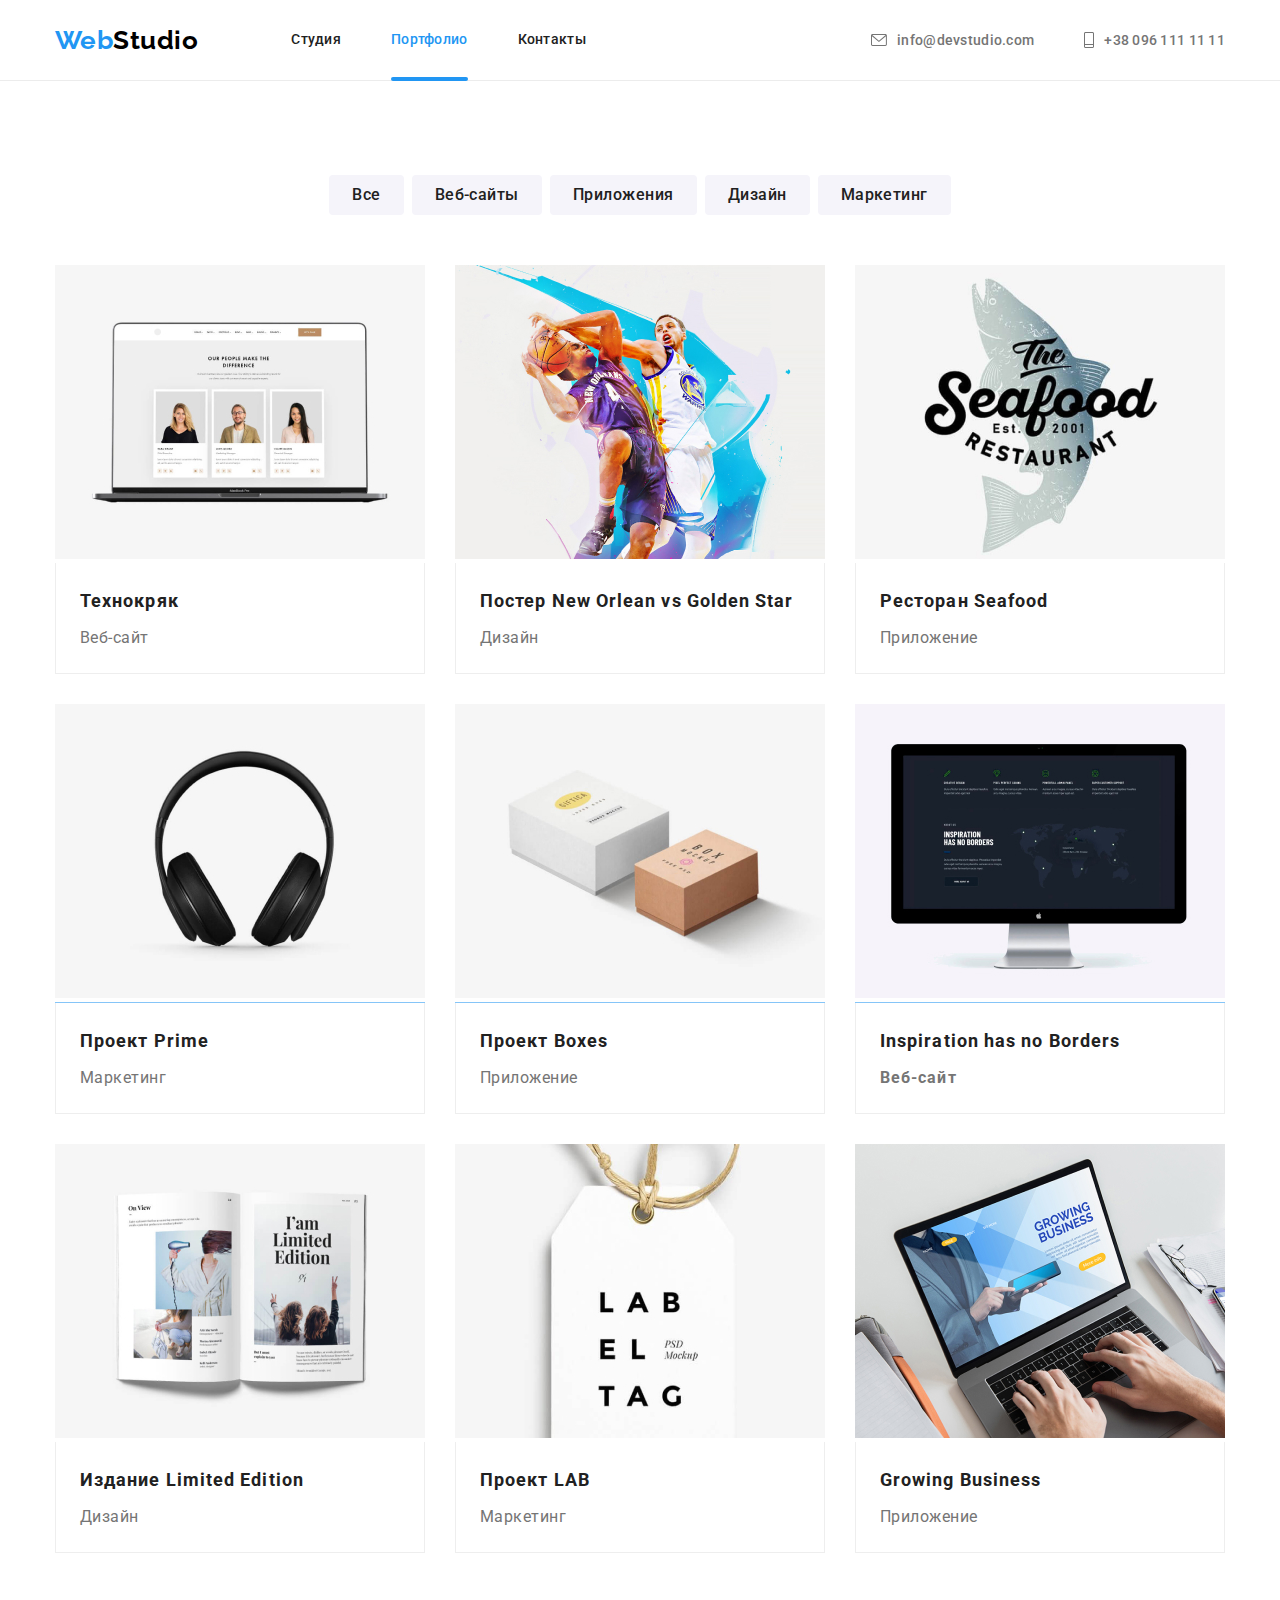
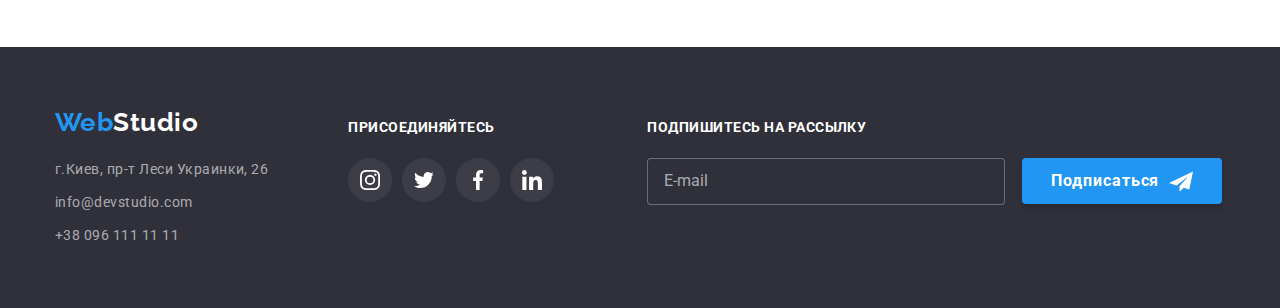
==== portfolio.html @ db6e4381 "start-08" ====
<!DOCTYPE html>
<html lang="ru">
  <head>
    <meta charset="UTF-8" />
    <meta http-equiv="X-UA-Compatible" content="IE=edge" />
    <meta name="viewport" content="width=device-width, initial-scale=1.0" />
    <title>Портфолио</title>
    <link rel="preconnect" href="https://fonts.googleapis.com" />
    <link rel="preconnect" href="https://fonts.gstatic.com" crossorigin />
    <link
      href="https://fonts.googleapis.com/css2?family=Raleway:wght@700&family=Roboto:wght@400;500;700;900&display=swap"
      rel="stylesheet"
    />
    <link rel="stylesheet" href="https://cdnjs.cloudflare.com/ajax/libs/modern-normalize/1.1.0/modern-normalize.min.css">
    <link rel="stylesheet" href="./css/main.min.css">
  </head>
  <body>
     <!-- Шапка -->
    <header class="header">
      <div class="container header__section">
        <nav class="header__nav">
          <a class="header__logo logo link" href="./index.html"
            >Web<span class="header__logo--black">Studio</span></a
          >
          <ul class="nav list">
            <li class="nav__item">
              <a class="nav__link link" href="./index.html"
                >Студия</a
              >
            </li>
            <li class="nav__item">
              <a class="nav__link link nav__link--current link" href="./portfolio.html"
                >Портфолио</a
              >
            </li>
            <li class="nav__item">
              <a class="nav__link link" href="">Контакты</a>
            </li>
          </ul>
        </nav>
        <ul class="header-contact header-contack__list list">
          <li class="header-contact__item">
            <a class="header-contact__link link" href="mailto:info@devstudio.com"
              ><svg class="header-contact__icon" width="16" height="12">
                <use href="./images/icons.svg#icon-envelope"></use>
              </svg>
              info@devstudio.com</a
            >
          </li>
          <li class="header-contact__item">
            <a class="header-contact__link link" href="tel:+380961111111"
              ><svg class="header-contact__icon" width="10" height="16">
                <use href="./images/icons.svg#icon-mobile"></use>
              </svg>
              +38 096 111 11 11</a
            >
          </li>
        </ul>
      </div> 
    </header>
      <!-- Основной контент -->
    <main>
      <section class="portfolio-section">
        <div class="container">
          <h1 hidden>Примеры работ</h1>
          <ul class="portfolio-btn-list list">
            <li class="portfolio-btn-item">
              <button class="portfolio-btn" type="button">Все</button>
            </li>
            <li class="portfolio-btn-item">
              <button class="portfolio-btn" type="button">Веб-сайты</button>
            </li>
            <li class="portfolio-btn-item">
              <button class="portfolio-btn" type="button">Приложения</button>
            </li>
            <li class="portfolio-btn-item">
              <button class="portfolio-btn" type="button">Дизайн</button>
            </li>
            <li class="portfolio-btn-item">
              <button class="portfolio-btn" type="button">Маркетинг</button>
            </li>
          </ul>
        </div>
        <div class="container">
          <ul class="portfolio-list list">
            <li class="portfolio-item">
              <div class="portfolio-description">
                <img
                src="./images/tehno.jpg"
                alt="открытый ноутбук с сайтом Технокряк"
                width="370"
                height="294"
                />
                <div class="portfolio-overlay">
                  <p class="portfolio-description-text">Технокряк это современная площадка распространения коронавируса. Компании используют эту платформу для цифрового шпионажа и атак на защищённые сервера конкурентов.</p>
                </div>
                </div>
              <div class="portfolio-border">
                <h2 class="portfolio-list-title">Технокряк</h2>
                <p class="portfolio-list-text">Веб-сайт</p>
              </div>
            </li>
            <li class="portfolio-item">
              <div class="portfolio-description">
                <img
                  src="./images/poster.jpg"
                  alt="парни играют в баскетбол"
                  width="370"
                  height="294"
                />
                <div class="portfolio-overlay">
                  <p class="portfolio-description-text">Технокряк это современная площадка распространения коронавируса. Компании используют эту платформу для цифрового шпионажа и атак на защищённые сервера конкурентов.</p>
                </div>
              </div>
                <div class="portfolio-border">
                <h2 class="portfolio-list-title">
                  Постер <span lang="en">New Orlean vs Golden Star</span> 
                </h2>
                <p class="portfolio-list-text">Дизайн</p>
              </div>
            </li>

            <li class="portfolio-item">
              <div class="portfolio-description">
                <img
                  src="./images/seafood.jpg"
                  alt="логотип ресторана Seafood"
                  width="370"
                  height="294"
                />
                <div class="portfolio-overlay">

                  <p class="portfolio-description-text">Технокряк это современная площадка распространения коронавируса. Компании используют эту платформу для цифрового шпионажа и атак на защищённые сервера конкурентов.</p>
                </div>
              </div>
              <div class="portfolio-border">
                <h2 class="portfolio-list-title">Ресторан <span lang="en">Seafood</span></h2>
                <p class="portfolio-list-text">Приложение</p>
              </div>
            </li>

            <li class="portfolio-item">
              <div class="portfolio-description">
                <img
                  src="./images/prime.jpg"
                  alt="наушники"
                  width="370"
                  height="294"
                />
                <div class="portfolio-overlay">
                  <p class="portfolio-description-text">Технокряк это современная площадка распространения коронавируса. Компании используют эту платформу для цифрового шпионажа и атак на защищённые сервера конкурентов.</p>
                </div>
              </div>
              <div class="portfolio-border">
                <h2 class="portfolio-list-title">Проект <span lang="en">Prime</span></h2>
                <p class="portfolio-list-text">Маркетинг</p>
              </div>
            </li>

            <li class="portfolio-item">
              <div class="portfolio-description">
                <img
                  src="./images/boxes.jpg"
                  alt="две коробки"
                  width="370"
                  height="294"
                />
                <div class="portfolio-overlay">
                  <p class="portfolio-description-text">Технокряк это современная площадка распространения коронавируса. Компании используют эту платформу для цифрового шпионажа и атак на защищённые сервера конкурентов.</p>
                </div>
              </div>
              <div class="portfolio-border">
                <h2 class="portfolio-list-title">Проект <span lang="en">Boxes</span></h2>
                <p class="portfolio-list-text">Приложение</p>
              </div>
            </li>

            <li class="portfolio-item">
              <div class="portfolio-description">
                <img
                  src="./images/monitor.jpg"
                  alt="компьютерный монитор"
                  width="370"
                  height="294"
                />
                <div class="portfolio-overlay">
                  <p class="portfolio-description-text">Технокряк это современная площадка распространения коронавируса. Компании используют эту платформу для цифрового шпионажа и атак на защищённые сервера конкурентов.</p>
                </div>
              </div>
              <div class="portfolio-border">
                <h2 class="portfolio-list-title"><span lang="en">Inspiration has no Borders</span</h2>
                <p class="portfolio-list-text">Веб-сайт</p>
              </div>
            </li>

            <li class="portfolio-item">
              <div class="portfolio-description">
                <img
                  src="./images/limited.jpg"
                  alt="открытый журнал"
                  width="370"
                  height="294"
                />
                <div class="portfolio-overlay">
                  <p class="portfolio-description-text">Технокряк это современная площадка распространения коронавируса. Компании используют эту платформу для цифрового шпионажа и атак на защищённые сервера конкурентов.</p>
                </div>
              </div>
              <div class="portfolio-border">
                <h2 class="portfolio-list-title">Издание <span lang="en">Limited Edition</span></h2>
                <p class="portfolio-list-text">Дизайн</p>
              </div>
            </li>

            <li class="portfolio-item">
              <div class="portfolio-description">
                <img
                  src="./images/lab.jpg"
                  alt="этикетка LAB"
                  width="370"
                  height="294"
                />
                <div class="portfolio-overlay">
                  <p class="portfolio-description-text">Технокряк это современная площадка распространения коронавируса. Компании используют эту платформу для цифрового шпионажа и атак на защищённые сервера конкурентов.</p>
                </div>
              </div>
              <div class="portfolio-border">
                <h2 class="portfolio-list-title">Проект <span lang="en">LAB</span></h2>
                <p class="portfolio-list-text">Маркетинг</p>
              </div>
            </li>

            <li class="portfolio-item border">
              <div class="portfolio-description">
                <img
                  src="./images/growing.jpg"
                  alt="человек работает на макбуке"
                  width="370"
                  height="294"
                />
                <div class="portfolio-overlay">
                  <p class="portfolio-description-text">Технокряк это современная площадка распространения коронавируса. Компании используют эту платформу для цифрового шпионажа и атак на защищённые сервера конкурентов.</p>
                </div>
              </div>
              <div class="portfolio-border">
                <h2 class="portfolio-list-title"><span lang="en">Growing Business</span></h2>
                <p class="portfolio-list-text">Приложение</p>
              </div>
            </li>
          </ul>
        </div>
      </section>
    </main>
      <!-- Подвал -->
      <footer class="footer">
        <div class="container">
          <div class="footer__flex">
            <div class="footer__contacts-flex">
              <a class="footer__logo logo link" href="./index.html"
                >Web<span class="footer__logo--white">Studio</span>
              </a>
              <!-- Список контактов -->
              <address class="footer-contact">
                <ul class="footer-contact__list list">
                  <li class="footer-contact__item">
                    <a
                      class="footer-contact__link footer-contact__address link"
                      href="https://goo.gl/maps/CdvJLRiEL6Q8Smko8"
                      target="_blank"
                      rel="noreferrer noopener"
                      >г.Киев, пр-т Леси Украинки, 26</a
                    >
                  </li>
                  <li class="footer-contact__item">
                    <a
                      class="footer-contact__link link"
                      href="mailto:info@devstudio.com"
                      >info@devstudio.com</a
                    >
                  </li>
                  <li class="footer-contact__item">
                    <a class="footer-contact__link link" href="tel:+380961111111"
                      >+38 096 111 11 11</a
                    >
                  </li>
                </ul>
              </address>
            </div>
            <div class="social-section">
              <p class="social-section__text">Присоединяйтесь</p>
              <ul class="footer-list list">
                <li class="footer-list__item">
                  <a class="footer-list__link" href="">
                    <svg class="footer-list__icon" width="20" height="20">
                      <use href="./images/icons.svg#icon-instagram"></use>
                    </svg>
                  </a>
                </li>
  
                <li class="footer-list__item">
                  <a class="footer-list__link" href="">
                    <svg class="footer-list__icon" width="20" height="20">
                      <use href="./images/icons.svg#icon-twitter"></use>
                    </svg>
                  </a>
                </li>
  
                <li class="footer-list__item">
                  <a class="footer-list__link" href="">
                    <svg class="footer-list__icon" width="20" height="20">
                      <use href="./images/icons.svg#icon-facebook"></use>
                    </svg>
                  </a>
                </li>
  
                <li class="footer-list__item">
                  <a class="footer-list__link" href="">
                    <svg class="footer-list__icon" width="20" height="20">
                      <use href="./images/icons.svg#icon-linkedin"></use>
                    </svg>
                  </a>
                </li>
              </ul>
            </div>
            <div class="footer-submit">
              <p class="footer-submit__text">Подпишитесь на рассылку</p>
              <div class="footer-submit__form">
                <label class="footer-submit__label" for="submit-mail"></label>
                <input class="footer-submit__input" type="email" name="submit-mail" id="submit-mail" placeholder="E-mail">
                <button class="footer-submit__btn" type="submit">Подписаться</button>
              </div>
            </div>
          </div>
        </div>
      </footer>
  </body>
</html>
---- css/main.min.css ----
:root{--primary-text-color: #212121;--secondary-text-color: #757575;--white-text-color: #ffffff;--accent-color: #2196f3;--black-logo-color: #000000;--footer-text-color: rgba(255, 255, 255, 0.6);--white-background-color: #ffffff;--hero-background-color: #2f303a;--team-background-color: #f5f4fa}body{font-family:"Roboto";letter-spacing:0.03em;background-color:var(--white-background-color);color:var(--primary-text-color)}.list{list-style:none}.link{text-decoration:none}h1,h2,h3,h4,h5,h6,p,ul{margin:0;padding:0}.container{width:1200px;margin-left:auto;margin-right:auto;padding-left:15px;padding-right:15px}.section-title{font-weight:700;font-size:36px;line-height:1.17;text-align:center;color:var(--primary-text-color)}.logo{font-family:"Raleway";font-weight:700;font-size:26px;line-height:1.19;align-items:center;text-align:center;color:var(--accent-color)}.visually-hidden{position:absolute;width:1px;height:1px;margin:-1px;padding:0;overflow:hidden;border:0;clip:rect(0 0 0 0)}.header{border-bottom:1px solid #ececec}.header__section{display:flex;align-items:center}.header__nav{display:flex;align-items:center}.header__logo{margin-right:93px}.header__logo--black{color:var(--black-logo-color)}.nav{display:flex}.nav__item:not(:last-child){margin-right:50px}.nav__link{display:block;padding-top:32px;padding-bottom:32px;font-weight:500;font-size:14px;line-height:1.14;letter-spacing:0.02em;color:var(--primary-text-color);position:relative;transition:color 250ms cubic-bezier(0.4, 0, 0.2, 1)}.nav__link:focus,.nav__link:hover{color:var(--accent-color)}.nav__link--current{color:var(--accent-color)}.nav__link--current::after{position:absolute;display:block;content:"";width:100%;height:4px;border-radius:2px;bottom:-1px;background-color:var(--accent-color)}.header-contact{display:flex}.header-contack__list{margin-left:auto}.header-contact__item+.header-contact__item{margin-left:50px}.header-contact__link{display:inline-flex;padding:32px 0px 32px;align-items:center;font-weight:500;font-size:14px;line-height:16px;letter-spacing:0.02em;color:var(--secondary-text-color);transition:color 250ms cubic-bezier(0.4, 0, 0.2, 1)}.header-contact__link:hover,.header-contact__link:focus{color:var(--accent-color)}.header-contact__icon{margin-right:10px;fill:currentColor}.hero{padding-top:200px;padding-bottom:200px;max-width:1600px;min-height:600px;margin-left:auto;margin-right:auto;background-image:linear-gradient(to right, rgba(47,48,58,0.4), rgba(47,48,58,0.4)),url(../images/hero.jpg);background-color:var(--hero-background-color);background-repeat:no-repeat;background-position:center;background-size:cover;text-align:center}.hero__title{margin-bottom:30px;margin-left:auto;margin-right:auto;max-width:696px;font-weight:900;font-size:44px;line-height:1.36;letter-spacing:0.06em;text-transform:uppercase;color:var(--white-text-color)}.hero__btn{display:inline-block;min-width:200px;border-radius:4px;border:1px solid transparent;padding:10px 32px;background-color:var(--accent-color);color:var(--white-text-color);font-family:"Roboto";font-weight:700;font-size:16px;line-height:1.88;align-items:center;text-align:center;letter-spacing:0.06em;cursor:pointer;transition:background-color 250ms cubic-bezier(0.4, 0, 0.2, 1),color 250ms cubic-bezier(0.4, 0, 0.2, 1)}.hero__btn:hover,.hero__btn:focus{background-color:var(--white-text-color);color:var(--accent-color)}.features{padding-top:94px;padding-bottom:94px}.features-list{display:flex}.features-list__item:not(:last-child){margin-right:30px;max-width:270px}.features-list__icon-fon{display:flex;width:270px;height:120px;align-items:center;justify-content:center;flex-direction:column;margin-bottom:30px;background-color:var(--team-background-color)}.features-list__icon{align-items:center}.features-list__title{margin-bottom:10px;font-weight:700;font-size:14px;line-height:1.14;text-transform:uppercase}.features-list__text{font-size:14px;line-height:1.71;color:var(--secondary-text-color)}.work{padding-bottom:94px}.work__title{margin-bottom:50px}.work-list{display:flex}.work-list__item{position:relative}.work-list__item:not(:last-child){margin-right:30px}.work-list__text{width:100%;position:absolute;bottom:0;left:0;padding:27px 0px;font-weight:bold;font-size:14px;line-height:1.14;text-align:center;text-transform:uppercase;color:var(--white-text-color);background-color:rgba(47,48,58,0.8)}.team{padding-top:94px;padding-bottom:94px;background-color:var(--team-background-color)}.team__title{margin-bottom:50px}.team-list{display:flex}.team-list__item{box-shadow:0px 1px 3px rgba(0,0,0,0.12),0px 1px 1px rgba(0,0,0,0.14),0px 2px 1px rgba(0,0,0,0.2);background-color:var(--white-background-color)}.team-list__item:not(:last-child){margin-right:30px}.team-list__workers{padding:30px 0px}.team-list__worker{font-weight:500;font-size:16px;line-height:1.19;text-align:center}.team-list__profession{margin-top:10px;font-size:16px;line-height:1.19;text-align:center;color:var(--secondary-text-color)}.team-list__social-list{display:flex;justify-content:space-between;align-items:center;padding:0px 32px;margin-top:16px;list-style:none}.team-list__social-item{width:44px;height:44px}.team-list__social-link{display:block;width:44px;height:44px;border-radius:50%;color:#afb1b8;background-color:#ffffff;transition:background-color 250ms cubic-bezier(0.4, 0, 0.2, 1),color 250ms cubic-bezier(0.4, 0, 0.2, 1)}.team-list__social-link:hover,.team-list__social-link:focus{color:#ffffff;background-color:var(--accent-color)}.team-list__social-icon{margin:12px 0px 0px 12px;fill:currentColor}.client{padding-top:94px;padding-bottom:94px}.client__title{margin-bottom:50px;font-weight:700;font-size:36px;line-height:1.17;text-align:center}.client__list{padding:0;margin:0;list-style:none;justify-content:space-between;align-items:center}.customers{display:flex}.customers__item{width:170px;height:90px;transition:border-color 250ms cubic-bezier(0.4, 0, 0.2, 1),color 250ms cubic-bezier(0.4, 0, 0.2, 1)}.customers__item:not(:last-child){margin-right:30px}.customers__item:focus,.customers__item:hover{color:var(--accent-color);border-color:var(--accent-color)}.customers__link{display:block;width:170px;height:90px;border:1px solid #afb1b8;color:#afb1b8;background-color:#fff;padding:16px 32px;transition:border-color 250ms cubic-bezier(0.4, 0, 0.2, 1),color 250ms cubic-bezier(0.4, 0, 0.2, 1)}.customers__link:focus,.customers__link:hover{color:var(--accent-color);border-color:var(--accent-color)}.customers__icon{fill:currentColor}.footer{padding-top:60px;padding-bottom:60px;background-color:var(--hero-background-color)}.footer__flex{display:flex;margin:0;padding:0;list-style:none}.footer__logo--white{color:var(--white-text-color)}.footer-contact{margin-top:20px}.footer-contact__address{color:var(--white-text-color)}.footer-contact__item{margin-top:9px}.footer-contact__link{font-style:normal;font-size:14px;line-height:1.71;color:var(--footer-text-color);transition:color 250ms cubic-bezier(0.4, 0, 0.2, 1)}.footer-contact__link:hover,.footer-contact__link:focus{color:var(--accent-color)}.social-section{margin-left:80px;width:206px}.social-section__text{padding:20px 0px 10px 0px;margin-bottom:20px;font-weight:700;font-size:14px;line-height:1.14px;text-transform:uppercase;color:var(--white-text-color)}.footer-list{display:flex;justify-content:space-between;align-items:center;padding:0;margin-top:0;list-style:none}.footer-list__item{width:44px;height:44px}.footer-list__link{display:block;width:44px;height:44px;border-radius:50%;color:#ffffff;background-color:#ffffff10;transition:background-color 250ms cubic-bezier(0.4, 0, 0.2, 1),color 250ms cubic-bezier(0.4, 0, 0.2, 1)}.footer-list__link:hover,.footer-list__link:focus{color:#ffffff;background-color:var(--accent-color)}.footer-list__icon{margin:12px 0px 0px 12px;fill:currentColor}.footer-submit{margin-left:93px}.footer-submit__text{padding:20px 0px 10px 0px;margin-bottom:20px;font-weight:700;font-size:14px;line-height:1.14px;text-transform:uppercase;color:var(--white-text-color)}.footer-submit__input{width:358px;margin:0;padding:13px 16px;border-radius:4px;border:1px solid rgba(255,255,255,0.3);background-color:var(--hero-background-color);color:var(--white-text-color)}.footer-submit__input::placeholder{font-size:16px;line-height:1.25;color:rgba(255,255,255,0.6)}.footer-submit__btn{display:inline-flex;align-items:center;justify-content:center;border:none;margin:0;padding:8px 29px;border-radius:4px;background-color:var(--accent-color);box-shadow:0px 4px 4px rgba(0,0,0,0.15);color:var(--white-text-color);font-family:"Roboto";font-style:normal;font-weight:700;font-size:16px;line-height:1.87;letter-spacing:0.06em;cursor:pointer;min-height:43px;margin-left:12px}.footer-submit__btn::after{content:"";display:inline-block;width:24px;height:20px;margin-left:10px;background-image:url(../images/send.svg)}.portfolio-section{padding-top:94px;padding-bottom:94px}.portfolio-btn-list{display:flex;justify-content:center;margin-bottom:50px}.portfolio-btn-item:not(:last-child){margin-right:8px}.portfolio-item:hover .portfolio-overlay{transform:translateY(0)}.portfolio-description{position:relative;overflow:hidden}.portfolio-overlay{position:absolute;display:inline-block;content:"";width:100%;height:100%;top:0;left:0;background-color:rgba(33,150,243,0.9);transform:translateY(100%);transition:transform 250ms cubic-bezier(0.4, 0, 0.2, 1)}.portfolio-description-text{position:absolute;top:0;left:0;padding:63px 24px;font-size:18px;line-height:1.56;color:var(--white-text-color)}.portfolio-btn{display:inline-block;min-width:73px;border-radius:4px;border:1px solid transparent;padding:6px 22px;font-family:"Roboto";font-weight:500;font-size:16px;line-height:1.63;letter-spacing:0.03em;text-align:center;background-color:var(--team-background-color);color:var(--primary-text-color);cursor:pointer;transition:background-color 250ms cubic-bezier(0.4, 0, 0.2, 1),color 250ms cubic-bezier(0.4, 0, 0.2, 1),box-shadow 250ms cubic-bezier(0.4, 0, 0.2, 1)}.portfolio-btn:hover,.portfolio-btn:focus{background-color:var(--accent-color);color:var(--white-text-color);box-shadow:0px 3px 1px rgba(0,0,0,0.1),0px 1px 2px rgba(0,0,0,0.08),0px 2px 2px rgba(0,0,0,0.12)}.portfolio-list{display:flex;flex-wrap:wrap;margin:-15px}.portfolio-item{margin:15px;transition:box-shadow 250ms cubic-bezier(0.4, 0, 0.2, 1)}.portfolio-item:hover,.portfolio-item:focus{box-shadow:0px 3px 1px rgba(0,0,0,0.1),0px 1px 2px rgba(0,0,0,0.08),0px 2px 2px rgba(0,0,0,0.12)}.portfolio-border{border:1px solid #eeeeee;border-top:transparent;padding:20px 24px}.portfolio-list-title{font-weight:700;font-size:18px;line-height:2;letter-spacing:0.06em}.portfolio-list-text{margin-top:4px;font-size:16px;line-height:1.87;color:var(--secondary-text-color)}.backdrop{position:fixed;display:flex;align-items:center;justify-content:center;width:100vw;height:100vh;background-color:rgba(0,0,0,0.2);top:0;transition:opacity 250ms cubic-bezier(0.4, 0, 0.2, 1),visibility 250ms cubic-bezier(0.4, 0, 0.2, 1)}.backdrop.is-hidden{opacity:0;visibility:hidden;pointer-events:none}.backdrop.is-hidden .modal{transform:scale(2)}.modal{width:528px;min-height:581px;background-color:#ffffff;position:relative;transform:scale(1);transition:transform 250ms cubic-bezier(0.4, 0, 0.2, 1)}.modal-icon{fill:var(--black-logo-color);transition:fill 250ms cubic-bezier(0.4, 0, 0.2, 1)}.close-btn{position:absolute;display:flex;align-items:center;justify-content:center;right:8px;top:8px;background-color:transparent;border-radius:50%;width:30px;height:30px;border:1px solid rgba(0,0,0,0.1);cursor:pointer}.close-btn:hover .modal-icon{fill:var(--accent-color)}.form{width:528px;margin-left:auto;margin-right:auto;padding:40px}.form-title{font-weight:700;font-size:20px;line-height:1.15;text-align:center}.top-title{margin-top:12px}.form-field{position:relative;display:flex;flex-direction:column;margin-bottom:10px}.form-label,.comment-label{font-size:12px;line-height:1.17;letter-spacing:0.01em;color:var(--secondary-text-color);margin-bottom:4px}.form-input{width:100%;margin:0;padding:11px 42px;border:1px solid rgba(33,33,33,0.2);border-radius:4px;outline:none;transition:border-color 250ms cubic-bezier(0.4, 0, 0.2, 1)}.form-input:focus{border-color:var(--accent-color)}.form-input:focus ~ .input-icon{fill:var(--accent-color)}.input-icon{position:absolute;top:50%;left:15px;transform:translateY(25%);display:inline-block;width:12px;height:12px;transition:fill 250ms cubic-bezier(0.4, 0, 0.2, 1)}textarea{resize:none;border:1px solid rgba(33,33,33,0.2);border-radius:4px;padding:12px 16px;font-size:12px;line-height:1.17;letter-spacing:0.01em;height:120px;outline:none;transition:border-color 250ms cubic-bezier(0.4, 0, 0.2, 1)}textarea:focus{border-color:var(--accent-color)}.comment::placeholder{font-size:12px;line-height:1.17;letter-spacing:0.01em;color:#757575}.form-field-chek{padding-left:14px;margin-top:25px;margin-bottom:30px}.icon-chek{display:inline-block;width:16px;height:15px;border:2px solid #212121;border-radius:2px;margin-right:7px}.form-checkbox{position:absolute;width:1px;height:1px;margin:-1px;padding:0;overflow:hidden;border:0;clip:rect(0 0 0 0)}.form-checkbox:checked+.icon-chek{background-image:url(../images/icon-check.svg);background-position:center;background-repeat:no-repeat;background-color:var(--accent-color);background-origin:border-box;border-color:var(--accent-color)}.policy-label{display:flex;align-items:center;font-size:14px;line-height:1.71;color:var(--secondary-text-color)}.policy-link{margin-left:4px;color:#2196f3}.form-btn{display:flex;align-items:center;justify-content:center;margin:0 auto;padding:10px 56px;border:none;border-radius:4px;text-align:center;text-decoration:none;font-family:"Roboto";font-style:normal;font-weight:700;font-size:16px;line-height:1.87;letter-spacing:0.06em;cursor:pointer;background-color:var(--accent-color);box-shadow:0px 4px 4px rgba(0,0,0,0.15);color:var(--white-text-color);transition:background-color 250ms cubic-bezier(0.4, 0, 0.2, 1)}.form-btn:focus,.form-btn:hover{background-color:#188ce8}
/*# sourceMappingURL=main.min.css.map */
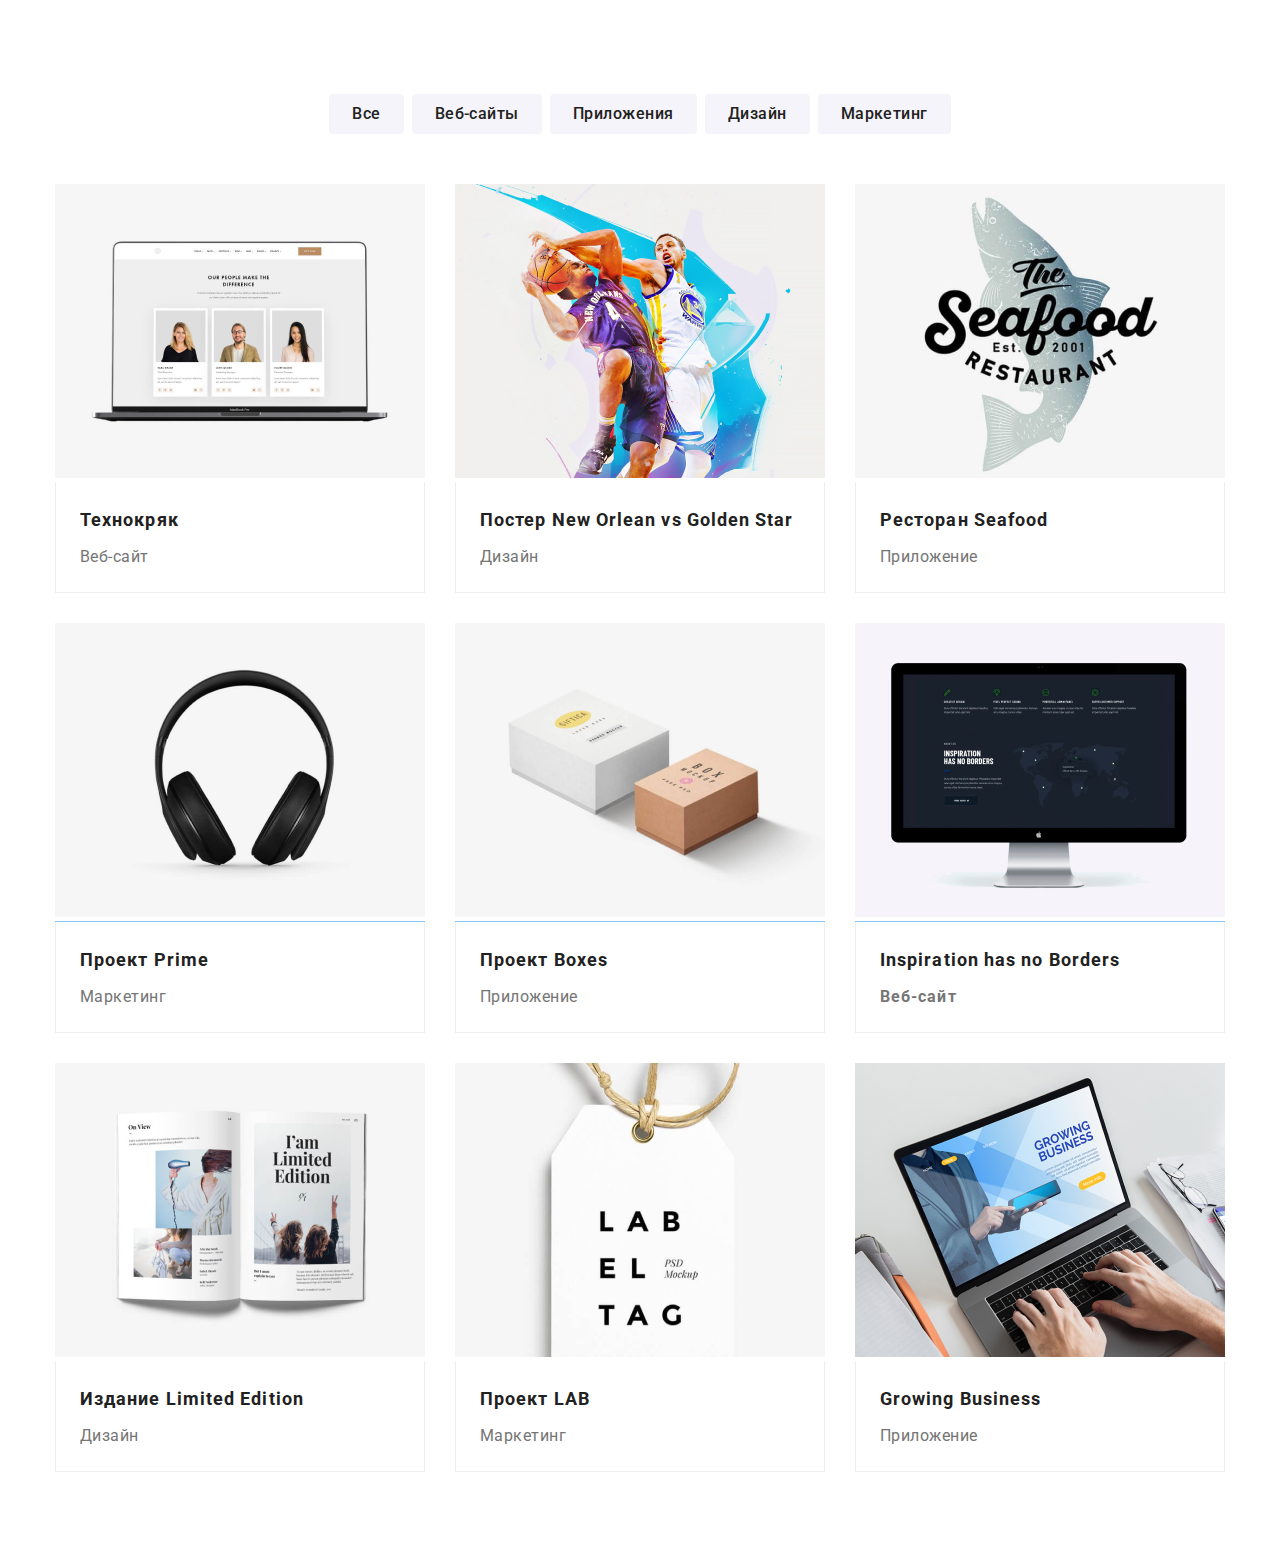
==== commit 61242ff7: "add btn portfolio" ====
--- a/portfolio.html
+++ b/portfolio.html
@@ -16,7 +16,7 @@
   </head>
   <body>
      <!-- Шапка -->
-    <header class="header">
+    <!-- <header class="header">
       <div class="container header__section">
         <nav class="header__nav">
           <a class="header__logo logo link" href="./index.html"
@@ -57,7 +57,7 @@
           </li>
         </ul>
       </div> 
-    </header>
+    </header> -->
       <!-- Основной контент -->
     <main>
       <section class="portfolio-section">
@@ -250,15 +250,15 @@
         </div>
       </section>
     </main>
-      <!-- Подвал -->
-      <footer class="footer">
+      
+      <!-- <footer class="footer">
         <div class="container">
           <div class="footer__flex">
             <div class="footer__contacts-flex">
               <a class="footer__logo logo link" href="./index.html"
                 >Web<span class="footer__logo--white">Studio</span>
               </a>
-              <!-- Список контактов -->
+              
               <address class="footer-contact">
                 <ul class="footer-contact__list list">
                   <li class="footer-contact__item">
@@ -331,6 +331,6 @@
             </div>
           </div>
         </div>
-      </footer>
+      </footer> -->
   </body>
 </html>
--- a/css/main.min.css
+++ b/css/main.min.css
@@ -1,2 +1,2 @@
-:root{--primary-text-color: #212121;--secondary-text-color: #757575;--white-text-color: #ffffff;--accent-color: #2196f3;--black-logo-color: #000000;--footer-text-color: rgba(255, 255, 255, 0.6);--white-background-color: #ffffff;--hero-background-color: #2f303a;--team-background-color: #f5f4fa}body{font-family:"Roboto";letter-spacing:0.03em;background-color:var(--white-background-color);color:var(--primary-text-color)}.list{list-style:none}.link{text-decoration:none}h1,h2,h3,h4,h5,h6,p,ul{margin:0;padding:0}.container{width:1200px;margin-left:auto;margin-right:auto;padding-left:15px;padding-right:15px}.section-title{font-weight:700;font-size:36px;line-height:1.17;text-align:center;color:var(--primary-text-color)}.logo{font-family:"Raleway";font-weight:700;font-size:26px;line-height:1.19;align-items:center;text-align:center;color:var(--accent-color)}.visually-hidden{position:absolute;width:1px;height:1px;margin:-1px;padding:0;overflow:hidden;border:0;clip:rect(0 0 0 0)}.header{border-bottom:1px solid #ececec}.header__section{display:flex;align-items:center}.header__nav{display:flex;align-items:center}.header__logo{margin-right:93px}.header__logo--black{color:var(--black-logo-color)}.nav{display:flex}.nav__item:not(:last-child){margin-right:50px}.nav__link{display:block;padding-top:32px;padding-bottom:32px;font-weight:500;font-size:14px;line-height:1.14;letter-spacing:0.02em;color:var(--primary-text-color);position:relative;transition:color 250ms cubic-bezier(0.4, 0, 0.2, 1)}.nav__link:focus,.nav__link:hover{color:var(--accent-color)}.nav__link--current{color:var(--accent-color)}.nav__link--current::after{position:absolute;display:block;content:"";width:100%;height:4px;border-radius:2px;bottom:-1px;background-color:var(--accent-color)}.header-contact{display:flex}.header-contack__list{margin-left:auto}.header-contact__item+.header-contact__item{margin-left:50px}.header-contact__link{display:inline-flex;padding:32px 0px 32px;align-items:center;font-weight:500;font-size:14px;line-height:16px;letter-spacing:0.02em;color:var(--secondary-text-color);transition:color 250ms cubic-bezier(0.4, 0, 0.2, 1)}.header-contact__link:hover,.header-contact__link:focus{color:var(--accent-color)}.header-contact__icon{margin-right:10px;fill:currentColor}.hero{padding-top:200px;padding-bottom:200px;max-width:1600px;min-height:600px;margin-left:auto;margin-right:auto;background-image:linear-gradient(to right, rgba(47,48,58,0.4), rgba(47,48,58,0.4)),url(../images/hero.jpg);background-color:var(--hero-background-color);background-repeat:no-repeat;background-position:center;background-size:cover;text-align:center}.hero__title{margin-bottom:30px;margin-left:auto;margin-right:auto;max-width:696px;font-weight:900;font-size:44px;line-height:1.36;letter-spacing:0.06em;text-transform:uppercase;color:var(--white-text-color)}.hero__btn{display:inline-block;min-width:200px;border-radius:4px;border:1px solid transparent;padding:10px 32px;background-color:var(--accent-color);color:var(--white-text-color);font-family:"Roboto";font-weight:700;font-size:16px;line-height:1.88;align-items:center;text-align:center;letter-spacing:0.06em;cursor:pointer;transition:background-color 250ms cubic-bezier(0.4, 0, 0.2, 1),color 250ms cubic-bezier(0.4, 0, 0.2, 1)}.hero__btn:hover,.hero__btn:focus{background-color:var(--white-text-color);color:var(--accent-color)}.features{padding-top:94px;padding-bottom:94px}.features-list{display:flex}.features-list__item:not(:last-child){margin-right:30px;max-width:270px}.features-list__icon-fon{display:flex;width:270px;height:120px;align-items:center;justify-content:center;flex-direction:column;margin-bottom:30px;background-color:var(--team-background-color)}.features-list__icon{align-items:center}.features-list__title{margin-bottom:10px;font-weight:700;font-size:14px;line-height:1.14;text-transform:uppercase}.features-list__text{font-size:14px;line-height:1.71;color:var(--secondary-text-color)}.work{padding-bottom:94px}.work__title{margin-bottom:50px}.work-list{display:flex}.work-list__item{position:relative}.work-list__item:not(:last-child){margin-right:30px}.work-list__text{width:100%;position:absolute;bottom:0;left:0;padding:27px 0px;font-weight:bold;font-size:14px;line-height:1.14;text-align:center;text-transform:uppercase;color:var(--white-text-color);background-color:rgba(47,48,58,0.8)}.team{padding-top:94px;padding-bottom:94px;background-color:var(--team-background-color)}.team__title{margin-bottom:50px}.team-list{display:flex}.team-list__item{box-shadow:0px 1px 3px rgba(0,0,0,0.12),0px 1px 1px rgba(0,0,0,0.14),0px 2px 1px rgba(0,0,0,0.2);background-color:var(--white-background-color)}.team-list__item:not(:last-child){margin-right:30px}.team-list__workers{padding:30px 0px}.team-list__worker{font-weight:500;font-size:16px;line-height:1.19;text-align:center}.team-list__profession{margin-top:10px;font-size:16px;line-height:1.19;text-align:center;color:var(--secondary-text-color)}.team-list__social-list{display:flex;justify-content:space-between;align-items:center;padding:0px 32px;margin-top:16px;list-style:none}.team-list__social-item{width:44px;height:44px}.team-list__social-link{display:block;width:44px;height:44px;border-radius:50%;color:#afb1b8;background-color:#ffffff;transition:background-color 250ms cubic-bezier(0.4, 0, 0.2, 1),color 250ms cubic-bezier(0.4, 0, 0.2, 1)}.team-list__social-link:hover,.team-list__social-link:focus{color:#ffffff;background-color:var(--accent-color)}.team-list__social-icon{margin:12px 0px 0px 12px;fill:currentColor}.client{padding-top:94px;padding-bottom:94px}.client__title{margin-bottom:50px;font-weight:700;font-size:36px;line-height:1.17;text-align:center}.client__list{padding:0;margin:0;list-style:none;justify-content:space-between;align-items:center}.customers{display:flex}.customers__item{width:170px;height:90px;transition:border-color 250ms cubic-bezier(0.4, 0, 0.2, 1),color 250ms cubic-bezier(0.4, 0, 0.2, 1)}.customers__item:not(:last-child){margin-right:30px}.customers__item:focus,.customers__item:hover{color:var(--accent-color);border-color:var(--accent-color)}.customers__link{display:block;width:170px;height:90px;border:1px solid #afb1b8;color:#afb1b8;background-color:#fff;padding:16px 32px;transition:border-color 250ms cubic-bezier(0.4, 0, 0.2, 1),color 250ms cubic-bezier(0.4, 0, 0.2, 1)}.customers__link:focus,.customers__link:hover{color:var(--accent-color);border-color:var(--accent-color)}.customers__icon{fill:currentColor}.footer{padding-top:60px;padding-bottom:60px;background-color:var(--hero-background-color)}.footer__flex{display:flex;margin:0;padding:0;list-style:none}.footer__logo--white{color:var(--white-text-color)}.footer-contact{margin-top:20px}.footer-contact__address{color:var(--white-text-color)}.footer-contact__item{margin-top:9px}.footer-contact__link{font-style:normal;font-size:14px;line-height:1.71;color:var(--footer-text-color);transition:color 250ms cubic-bezier(0.4, 0, 0.2, 1)}.footer-contact__link:hover,.footer-contact__link:focus{color:var(--accent-color)}.social-section{margin-left:80px;width:206px}.social-section__text{padding:20px 0px 10px 0px;margin-bottom:20px;font-weight:700;font-size:14px;line-height:1.14px;text-transform:uppercase;color:var(--white-text-color)}.footer-list{display:flex;justify-content:space-between;align-items:center;padding:0;margin-top:0;list-style:none}.footer-list__item{width:44px;height:44px}.footer-list__link{display:block;width:44px;height:44px;border-radius:50%;color:#ffffff;background-color:#ffffff10;transition:background-color 250ms cubic-bezier(0.4, 0, 0.2, 1),color 250ms cubic-bezier(0.4, 0, 0.2, 1)}.footer-list__link:hover,.footer-list__link:focus{color:#ffffff;background-color:var(--accent-color)}.footer-list__icon{margin:12px 0px 0px 12px;fill:currentColor}.footer-submit{margin-left:93px}.footer-submit__text{padding:20px 0px 10px 0px;margin-bottom:20px;font-weight:700;font-size:14px;line-height:1.14px;text-transform:uppercase;color:var(--white-text-color)}.footer-submit__input{width:358px;margin:0;padding:13px 16px;border-radius:4px;border:1px solid rgba(255,255,255,0.3);background-color:var(--hero-background-color);color:var(--white-text-color)}.footer-submit__input::placeholder{font-size:16px;line-height:1.25;color:rgba(255,255,255,0.6)}.footer-submit__btn{display:inline-flex;align-items:center;justify-content:center;border:none;margin:0;padding:8px 29px;border-radius:4px;background-color:var(--accent-color);box-shadow:0px 4px 4px rgba(0,0,0,0.15);color:var(--white-text-color);font-family:"Roboto";font-style:normal;font-weight:700;font-size:16px;line-height:1.87;letter-spacing:0.06em;cursor:pointer;min-height:43px;margin-left:12px}.footer-submit__btn::after{content:"";display:inline-block;width:24px;height:20px;margin-left:10px;background-image:url(../images/send.svg)}.portfolio-section{padding-top:94px;padding-bottom:94px}.portfolio-btn-list{display:flex;justify-content:center;margin-bottom:50px}.portfolio-btn-item:not(:last-child){margin-right:8px}.portfolio-item:hover .portfolio-overlay{transform:translateY(0)}.portfolio-description{position:relative;overflow:hidden}.portfolio-overlay{position:absolute;display:inline-block;content:"";width:100%;height:100%;top:0;left:0;background-color:rgba(33,150,243,0.9);transform:translateY(100%);transition:transform 250ms cubic-bezier(0.4, 0, 0.2, 1)}.portfolio-description-text{position:absolute;top:0;left:0;padding:63px 24px;font-size:18px;line-height:1.56;color:var(--white-text-color)}.portfolio-btn{display:inline-block;min-width:73px;border-radius:4px;border:1px solid transparent;padding:6px 22px;font-family:"Roboto";font-weight:500;font-size:16px;line-height:1.63;letter-spacing:0.03em;text-align:center;background-color:var(--team-background-color);color:var(--primary-text-color);cursor:pointer;transition:background-color 250ms cubic-bezier(0.4, 0, 0.2, 1),color 250ms cubic-bezier(0.4, 0, 0.2, 1),box-shadow 250ms cubic-bezier(0.4, 0, 0.2, 1)}.portfolio-btn:hover,.portfolio-btn:focus{background-color:var(--accent-color);color:var(--white-text-color);box-shadow:0px 3px 1px rgba(0,0,0,0.1),0px 1px 2px rgba(0,0,0,0.08),0px 2px 2px rgba(0,0,0,0.12)}.portfolio-list{display:flex;flex-wrap:wrap;margin:-15px}.portfolio-item{margin:15px;transition:box-shadow 250ms cubic-bezier(0.4, 0, 0.2, 1)}.portfolio-item:hover,.portfolio-item:focus{box-shadow:0px 3px 1px rgba(0,0,0,0.1),0px 1px 2px rgba(0,0,0,0.08),0px 2px 2px rgba(0,0,0,0.12)}.portfolio-border{border:1px solid #eeeeee;border-top:transparent;padding:20px 24px}.portfolio-list-title{font-weight:700;font-size:18px;line-height:2;letter-spacing:0.06em}.portfolio-list-text{margin-top:4px;font-size:16px;line-height:1.87;color:var(--secondary-text-color)}.backdrop{position:fixed;display:flex;align-items:center;justify-content:center;width:100vw;height:100vh;background-color:rgba(0,0,0,0.2);top:0;transition:opacity 250ms cubic-bezier(0.4, 0, 0.2, 1),visibility 250ms cubic-bezier(0.4, 0, 0.2, 1)}.backdrop.is-hidden{opacity:0;visibility:hidden;pointer-events:none}.backdrop.is-hidden .modal{transform:scale(2)}.modal{width:528px;min-height:581px;background-color:#ffffff;position:relative;transform:scale(1);transition:transform 250ms cubic-bezier(0.4, 0, 0.2, 1)}.modal-icon{fill:var(--black-logo-color);transition:fill 250ms cubic-bezier(0.4, 0, 0.2, 1)}.close-btn{position:absolute;display:flex;align-items:center;justify-content:center;right:8px;top:8px;background-color:transparent;border-radius:50%;width:30px;height:30px;border:1px solid rgba(0,0,0,0.1);cursor:pointer}.close-btn:hover .modal-icon{fill:var(--accent-color)}.form{width:528px;margin-left:auto;margin-right:auto;padding:40px}.form-title{font-weight:700;font-size:20px;line-height:1.15;text-align:center}.top-title{margin-top:12px}.form-field{position:relative;display:flex;flex-direction:column;margin-bottom:10px}.form-label,.comment-label{font-size:12px;line-height:1.17;letter-spacing:0.01em;color:var(--secondary-text-color);margin-bottom:4px}.form-input{width:100%;margin:0;padding:11px 42px;border:1px solid rgba(33,33,33,0.2);border-radius:4px;outline:none;transition:border-color 250ms cubic-bezier(0.4, 0, 0.2, 1)}.form-input:focus{border-color:var(--accent-color)}.form-input:focus ~ .input-icon{fill:var(--accent-color)}.input-icon{position:absolute;top:50%;left:15px;transform:translateY(25%);display:inline-block;width:12px;height:12px;transition:fill 250ms cubic-bezier(0.4, 0, 0.2, 1)}textarea{resize:none;border:1px solid rgba(33,33,33,0.2);border-radius:4px;padding:12px 16px;font-size:12px;line-height:1.17;letter-spacing:0.01em;height:120px;outline:none;transition:border-color 250ms cubic-bezier(0.4, 0, 0.2, 1)}textarea:focus{border-color:var(--accent-color)}.comment::placeholder{font-size:12px;line-height:1.17;letter-spacing:0.01em;color:#757575}.form-field-chek{padding-left:14px;margin-top:25px;margin-bottom:30px}.icon-chek{display:inline-block;width:16px;height:15px;border:2px solid #212121;border-radius:2px;margin-right:7px}.form-checkbox{position:absolute;width:1px;height:1px;margin:-1px;padding:0;overflow:hidden;border:0;clip:rect(0 0 0 0)}.form-checkbox:checked+.icon-chek{background-image:url(../images/icon-check.svg);background-position:center;background-repeat:no-repeat;background-color:var(--accent-color);background-origin:border-box;border-color:var(--accent-color)}.policy-label{display:flex;align-items:center;font-size:14px;line-height:1.71;color:var(--secondary-text-color)}.policy-link{margin-left:4px;color:#2196f3}.form-btn{display:flex;align-items:center;justify-content:center;margin:0 auto;padding:10px 56px;border:none;border-radius:4px;text-align:center;text-decoration:none;font-family:"Roboto";font-style:normal;font-weight:700;font-size:16px;line-height:1.87;letter-spacing:0.06em;cursor:pointer;background-color:var(--accent-color);box-shadow:0px 4px 4px rgba(0,0,0,0.15);color:var(--white-text-color);transition:background-color 250ms cubic-bezier(0.4, 0, 0.2, 1)}.form-btn:focus,.form-btn:hover{background-color:#188ce8}
+:root{--primary-text-color: #212121;--secondary-text-color: #757575;--white-text-color: #ffffff;--accent-color: #2196f3;--black-logo-color: #000000;--footer-text-color: rgba(255, 255, 255, 0.6);--white-background-color: #ffffff;--hero-background-color: #2f303a;--team-background-color: #f5f4fa}body{font-family:"Roboto";letter-spacing:0.03em;background-color:var(--white-background-color);color:var(--primary-text-color)}.list{list-style:none}.link{text-decoration:none}h1,h2,h3,h4,h5,h6,p,ul{margin:0;padding:0}.container{width:100%;margin-left:auto;margin-right:auto}@media screen and (min-width: 480px){.container{width:480px}}@media screen and (min-width: 768px){.container{width:768px}}@media screen and (min-width: 1200px){.container{width:1200px;padding-left:15px;padding-right:15px}}.section-title{font-weight:700;font-size:36px;line-height:1.17;text-align:center;color:var(--primary-text-color)}.logo{font-family:"Raleway";font-weight:700;font-size:26px;line-height:1.19;align-items:center;text-align:center;color:var(--accent-color)}.visually-hidden{position:absolute;width:1px;height:1px;margin:-1px;padding:0;overflow:hidden;border:0;clip:rect(0 0 0 0)}.header{border-bottom:1px solid #ececec}.header__section{display:flex;align-items:center}.header__nav{display:flex;align-items:center}.header__logo{margin-right:93px}.header__logo--black{color:var(--black-logo-color)}.nav{display:flex}.nav__item:not(:last-child){margin-right:50px}.nav__link{display:block;padding-top:32px;padding-bottom:32px;font-weight:500;font-size:14px;line-height:1.14;letter-spacing:0.02em;color:var(--primary-text-color);position:relative;transition:color 250ms cubic-bezier(0.4, 0, 0.2, 1)}.nav__link:focus,.nav__link:hover{color:var(--accent-color)}.nav__link--current{color:var(--accent-color)}.nav__link--current::after{position:absolute;display:block;content:"";width:100%;height:4px;border-radius:2px;bottom:-1px;background-color:var(--accent-color)}.header-contact{display:flex}.header-contack__list{margin-left:auto}.header-contact__item+.header-contact__item{margin-left:50px}.header-contact__link{display:inline-flex;padding:32px 0px 32px;align-items:center;font-weight:500;font-size:14px;line-height:16px;letter-spacing:0.02em;color:var(--secondary-text-color);transition:color 250ms cubic-bezier(0.4, 0, 0.2, 1)}.header-contact__link:hover,.header-contact__link:focus{color:var(--accent-color)}.header-contact__icon{margin-right:10px;fill:currentColor}.hero{padding-top:118px;padding-bottom:118px;max-width:1600px;min-height:400px;background-image:linear-gradient(to right, rgba(47,48,58,0.4), rgba(47,48,58,0.4)),url(../images/hero.jpg);background-color:var(--hero-background-color);background-repeat:no-repeat;background-position:center;background-size:cover;text-align:center}@media screen and (min-width: 1200px){.hero{min-height:600px;padding-top:200px;padding-bottom:200px}}.hero__title{padding:0;margin-bottom:30px;margin-left:auto;margin-right:auto;max-width:250px;font-weight:900;font-size:18px;line-height:1.62;letter-spacing:0.06em;text-transform:uppercase;color:var(--white-text-color)}@media screen and (min-width: 480px){.hero__title{font-size:26px;max-width:360px}}@media screen and (min-width: 1200px){.hero__title{font-size:44px;max-width:360px;line-height:1.36;max-width:696px;margin-left:auto;margin-right:auto}}.hero__btn{display:inline-block;min-width:140px;border-radius:4px;border:1px solid transparent;padding:7px;background-color:var(--accent-color);color:var(--white-text-color);font-family:"Roboto";font-weight:700;font-size:12px;line-height:1.87;align-items:center;text-align:center;letter-spacing:0.06em;cursor:pointer;transition:background-color 250ms cubic-bezier(0.4, 0, 0.2, 1),color 250ms cubic-bezier(0.4, 0, 0.2, 1)}.hero__btn:hover,.hero__btn:focus{background-color:var(--white-text-color);color:var(--accent-color)}@media screen and (min-width: 480px){.hero__btn{padding:10px 32px;font-size:16px;min-width:200px}}.features{padding-top:60px;padding-bottom:60px}@media screen and (min-width: 1200px){.features{padding-top:94px;padding-bottom:94px}}.features-list{display:block}@media screen and (min-width: 768px){.features-list{display:flex;flex-wrap:wrap;width:768px}}@media screen and (min-width: 1200px){.features-list{width:1200px}}.features-list__item{margin-left:15px;margin-right:15px}@media screen and (min-width: 480px){.features-list__item{width:450px}}@media screen and (min-width: 768px){.features-list__item{width:354px}}@media screen and (min-width: 1200px){.features-list__item{width:270px}}.features-list__icon-fon{display:flex;height:120px;align-items:center;justify-content:center;flex-direction:column;margin-bottom:30px;background-color:var(--team-background-color)}@media screen and (min-width: 480px){.features-list__icon-fon{width:450px}}@media screen and (min-width: 768px){.features-list__icon-fon{width:354px}}@media screen and (min-width: 1200px){.features-list__icon-fon{width:270px}}.features-list__icon{align-items:center}.features-list__title{margin-bottom:10px;font-weight:700;font-size:14px;line-height:1.14;text-transform:uppercase;text-align:center}@media screen and (min-width: 768px){.features-list__title{text-align:left}}.features-list__text{font-size:14px;line-height:1.71;color:var(--secondary-text-color)}.work{padding-bottom:94px;display:none}@media screen and (min-width: 1200px){.work{display:block}}.work__title{margin-bottom:50px}.work-list{display:flex}.work-list__item{position:relative}.work-list__item:not(:last-child){margin-right:30px}.work-list__text{width:100%;position:absolute;bottom:0;left:0;padding:27px 0px;font-weight:bold;font-size:14px;line-height:1.14;text-align:center;text-transform:uppercase;color:var(--white-text-color);background-color:rgba(47,48,58,0.8)}.team{padding-top:60px;padding-bottom:60px;background-color:var(--team-background-color)}@media screen and (min-width: 1200px){.team{padding-top:94px;padding-bottom:94px}}.team__title{margin-bottom:30px;font-weight:700;font-size:28px;line-height:1.17;text-align:center}@media screen and (min-width: 1200px){.team__title{margin-bottom:50px;font-size:36px}}.team-list{display:flex;flex-wrap:wrap;justify-content:center;align-items:center;grid-gap:30px}.team-list__item{box-shadow:0px 1px 3px rgba(0,0,0,0.12),0px 1px 1px rgba(0,0,0,0.14),0px 2px 1px rgba(0,0,0,0.2);background-color:var(--white-background-color)}@media screen and (max-width: 479px){.team-list__item{width:270px}}@media screen and (min-width: 480px){.team-list__item{width:450px}}@media screen and (min-width: 768px){.team-list__item{width:354px}}@media screen and (min-width: 1200px){.team-list__item{width:270px}}.team-list__workers{padding:30px 0px}.team-list__worker{font-weight:500;font-size:16px;line-height:1.19;text-align:center}.team-list__profession{margin-top:10px;font-size:16px;line-height:1.19;text-align:center;color:var(--secondary-text-color)}.team-list__social-list{display:flex;justify-content:space-between;align-items:center;padding:0px 32px;margin-top:16px;list-style:none}.team-list__social-item{width:44px;height:44px}.team-list__social-link{display:block;width:44px;height:44px;border-radius:50%;color:#afb1b8;background-color:#ffffff;transition:background-color 250ms cubic-bezier(0.4, 0, 0.2, 1),color 250ms cubic-bezier(0.4, 0, 0.2, 1)}.team-list__social-link:hover,.team-list__social-link:focus{color:#ffffff;background-color:var(--accent-color)}.team-list__social-icon{margin:12px 0px 0px 12px;fill:currentColor}.client{padding-top:60px;padding-bottom:60px}@media screen and (min-width: 1200px){.client{padding-top:94px;padding-bottom:94px}}.client__title{margin-bottom:30px;font-weight:700;font-size:28px;line-height:1.17;text-align:center}@media screen and (min-width: 1200px){.client__title{margin-bottom:50px;font-size:36px}}.client__list{justify-content:center;align-items:center;grid-gap:30px}.customers{display:flex;flex-wrap:wrap}@media screen and (min-width: 1200px){.customers{flex-wrap:nowrap}}.customers__item{height:90px;transition:border-color 250ms cubic-bezier(0.4, 0, 0.2, 1),color 250ms cubic-bezier(0.4, 0, 0.2, 1)}.customers__item:focus,.customers__item:hover{color:var(--accent-color);border-color:var(--accent-color)}@media screen and (max-width: 767px){.customers__item{width:210px}}@media screen and (min-width: 768px){.customers__item{width:226px}}@media screen and (min-width: 1200px){.customers__item{width:170px}}.customers__link{display:flex;justify-content:center;align-items:center;border:1px solid #afb1b8;color:#afb1b8;background-color:#fff;padding:16px 32px;transition:border-color 250ms cubic-bezier(0.4, 0, 0.2, 1),color 250ms cubic-bezier(0.4, 0, 0.2, 1)}.customers__link:focus,.customers__link:hover{color:var(--accent-color);border-color:var(--accent-color)}@media screen and (min-width: 1200px){.customers__link{width:170px}}.customers__icon{fill:currentColor}.footer{padding-top:60px;padding-bottom:60px;background-color:var(--hero-background-color)}.footer__flex{display:flex;margin:0;padding:0;list-style:none}.footer__logo--white{color:var(--white-text-color)}.footer-contact{margin-top:20px}.footer-contact__address{color:var(--white-text-color)}.footer-contact__item{margin-top:9px}.footer-contact__link{font-style:normal;font-size:14px;line-height:1.71;color:var(--footer-text-color);transition:color 250ms cubic-bezier(0.4, 0, 0.2, 1)}.footer-contact__link:hover,.footer-contact__link:focus{color:var(--accent-color)}.social-section{margin-left:80px;width:206px}.social-section__text{padding:20px 0px 10px 0px;margin-bottom:20px;font-weight:700;font-size:14px;line-height:1.14px;text-transform:uppercase;color:var(--white-text-color)}.footer-list{display:flex;justify-content:space-between;align-items:center;padding:0;margin-top:0;list-style:none}.footer-list__item{width:44px;height:44px}.footer-list__link{display:block;width:44px;height:44px;border-radius:50%;color:#ffffff;background-color:#ffffff10;transition:background-color 250ms cubic-bezier(0.4, 0, 0.2, 1),color 250ms cubic-bezier(0.4, 0, 0.2, 1)}.footer-list__link:hover,.footer-list__link:focus{color:#ffffff;background-color:var(--accent-color)}.footer-list__icon{margin:12px 0px 0px 12px;fill:currentColor}.footer-submit{margin-left:93px}.footer-submit__text{padding:20px 0px 10px 0px;margin-bottom:20px;font-weight:700;font-size:14px;line-height:1.14px;text-transform:uppercase;color:var(--white-text-color)}.footer-submit__input{width:358px;margin:0;padding:13px 16px;border-radius:4px;border:1px solid rgba(255,255,255,0.3);background-color:var(--hero-background-color);color:var(--white-text-color)}.footer-submit__input::placeholder{font-size:16px;line-height:1.25;color:rgba(255,255,255,0.6)}.footer-submit__btn{display:inline-flex;align-items:center;justify-content:center;border:none;margin:0;padding:8px 29px;border-radius:4px;background-color:var(--accent-color);box-shadow:0px 4px 4px rgba(0,0,0,0.15);color:var(--white-text-color);font-family:"Roboto";font-style:normal;font-weight:700;font-size:16px;line-height:1.87;letter-spacing:0.06em;cursor:pointer;min-height:43px;margin-left:12px}.footer-submit__btn::after{content:"";display:inline-block;width:24px;height:20px;margin-left:10px;background-image:url(../images/send.svg)}.portfolio-section{padding-top:60px;padding-bottom:60px}@media screen and (min-width: 1200px){.portfolio-section{padding-top:94px;padding-bottom:94px}}.portfolio-btn-list{display:flex;flex-wrap:wrap;justify-content:flex-start;margin-bottom:40px;grid-gap:8px;grid-row-gap:15px}@media (min-width: 768px){.portfolio-btn-list{justify-content:center;margin-bottom:30px}}@media (min-width: 1200px){.portfolio-btn-list{margin-bottom:50px}}.portfolio-item:hover .portfolio-overlay{transform:translateY(0)}.portfolio-description{position:relative;overflow:hidden}.portfolio-overlay{position:absolute;display:inline-block;content:"";width:100%;height:100%;top:0;left:0;background-color:rgba(33,150,243,0.9);transform:translateY(100%);transition:transform 250ms cubic-bezier(0.4, 0, 0.2, 1)}.portfolio-description-text{position:absolute;top:0;left:0;padding:63px 24px;font-size:18px;line-height:1.56;color:var(--white-text-color)}.portfolio-btn{display:inline-block;min-width:73px;border-radius:4px;border:1px solid transparent;padding:6px 22px;font-family:"Roboto";font-weight:500;font-size:16px;line-height:1.63;letter-spacing:0.03em;text-align:center;background-color:var(--team-background-color);color:var(--primary-text-color);cursor:pointer;transition:background-color 250ms cubic-bezier(0.4, 0, 0.2, 1),color 250ms cubic-bezier(0.4, 0, 0.2, 1),box-shadow 250ms cubic-bezier(0.4, 0, 0.2, 1)}.portfolio-btn:hover,.portfolio-btn:focus{background-color:var(--accent-color);color:var(--white-text-color);box-shadow:0px 3px 1px rgba(0,0,0,0.1),0px 1px 2px rgba(0,0,0,0.08),0px 2px 2px rgba(0,0,0,0.12)}.portfolio-list{display:flex;flex-wrap:wrap;margin:-15px}.portfolio-item{margin:15px;transition:box-shadow 250ms cubic-bezier(0.4, 0, 0.2, 1)}.portfolio-item:hover,.portfolio-item:focus{box-shadow:0px 3px 1px rgba(0,0,0,0.1),0px 1px 2px rgba(0,0,0,0.08),0px 2px 2px rgba(0,0,0,0.12)}.portfolio-border{border:1px solid #eeeeee;border-top:transparent;padding:20px 24px}.portfolio-list-title{font-weight:700;font-size:18px;line-height:2;letter-spacing:0.06em}.portfolio-list-text{margin-top:4px;font-size:16px;line-height:1.87;color:var(--secondary-text-color)}.backdrop{position:fixed;display:flex;align-items:center;justify-content:center;width:100vw;height:100vh;background-color:rgba(0,0,0,0.2);top:0;transition:opacity 250ms cubic-bezier(0.4, 0, 0.2, 1),visibility 250ms cubic-bezier(0.4, 0, 0.2, 1)}.backdrop.is-hidden{opacity:0;visibility:hidden;pointer-events:none}.backdrop.is-hidden .modal{transform:scale(2)}.modal{width:528px;min-height:581px;background-color:#ffffff;position:relative;transform:scale(1);transition:transform 250ms cubic-bezier(0.4, 0, 0.2, 1)}.modal-icon{fill:var(--black-logo-color);transition:fill 250ms cubic-bezier(0.4, 0, 0.2, 1)}.close-btn{position:absolute;display:flex;align-items:center;justify-content:center;right:8px;top:8px;background-color:transparent;border-radius:50%;width:30px;height:30px;border:1px solid rgba(0,0,0,0.1);cursor:pointer}.close-btn:hover .modal-icon{fill:var(--accent-color)}.form{width:528px;margin-left:auto;margin-right:auto;padding:40px}.form-title{font-weight:700;font-size:20px;line-height:1.15;text-align:center}.top-title{margin-top:12px}.form-field{position:relative;display:flex;flex-direction:column;margin-bottom:10px}.form-label,.comment-label{font-size:12px;line-height:1.17;letter-spacing:0.01em;color:var(--secondary-text-color);margin-bottom:4px}.form-input{width:100%;margin:0;padding:11px 42px;border:1px solid rgba(33,33,33,0.2);border-radius:4px;outline:none;transition:border-color 250ms cubic-bezier(0.4, 0, 0.2, 1)}.form-input:focus{border-color:var(--accent-color)}.form-input:focus ~ .input-icon{fill:var(--accent-color)}.input-icon{position:absolute;top:50%;left:15px;transform:translateY(25%);display:inline-block;width:12px;height:12px;transition:fill 250ms cubic-bezier(0.4, 0, 0.2, 1)}textarea{resize:none;border:1px solid rgba(33,33,33,0.2);border-radius:4px;padding:12px 16px;font-size:12px;line-height:1.17;letter-spacing:0.01em;height:120px;outline:none;transition:border-color 250ms cubic-bezier(0.4, 0, 0.2, 1)}textarea:focus{border-color:var(--accent-color)}.comment::placeholder{font-size:12px;line-height:1.17;letter-spacing:0.01em;color:#757575}.form-field-chek{padding-left:14px;margin-top:25px;margin-bottom:30px}.icon-chek{display:inline-block;width:16px;height:15px;border:2px solid #212121;border-radius:2px;margin-right:7px}.form-checkbox{position:absolute;width:1px;height:1px;margin:-1px;padding:0;overflow:hidden;border:0;clip:rect(0 0 0 0)}.form-checkbox:checked+.icon-chek{background-image:url(../images/icon-check.svg);background-position:center;background-repeat:no-repeat;background-color:var(--accent-color);background-origin:border-box;border-color:var(--accent-color)}.policy-label{display:flex;align-items:center;font-size:14px;line-height:1.71;color:var(--secondary-text-color)}.policy-link{margin-left:4px;color:#2196f3}.form-btn{display:flex;align-items:center;justify-content:center;margin:0 auto;padding:10px 56px;border:none;border-radius:4px;text-align:center;text-decoration:none;font-family:"Roboto";font-style:normal;font-weight:700;font-size:16px;line-height:1.87;letter-spacing:0.06em;cursor:pointer;background-color:var(--accent-color);box-shadow:0px 4px 4px rgba(0,0,0,0.15);color:var(--white-text-color);transition:background-color 250ms cubic-bezier(0.4, 0, 0.2, 1)}.form-btn:focus,.form-btn:hover{background-color:#188ce8}
 /*# sourceMappingURL=main.min.css.map */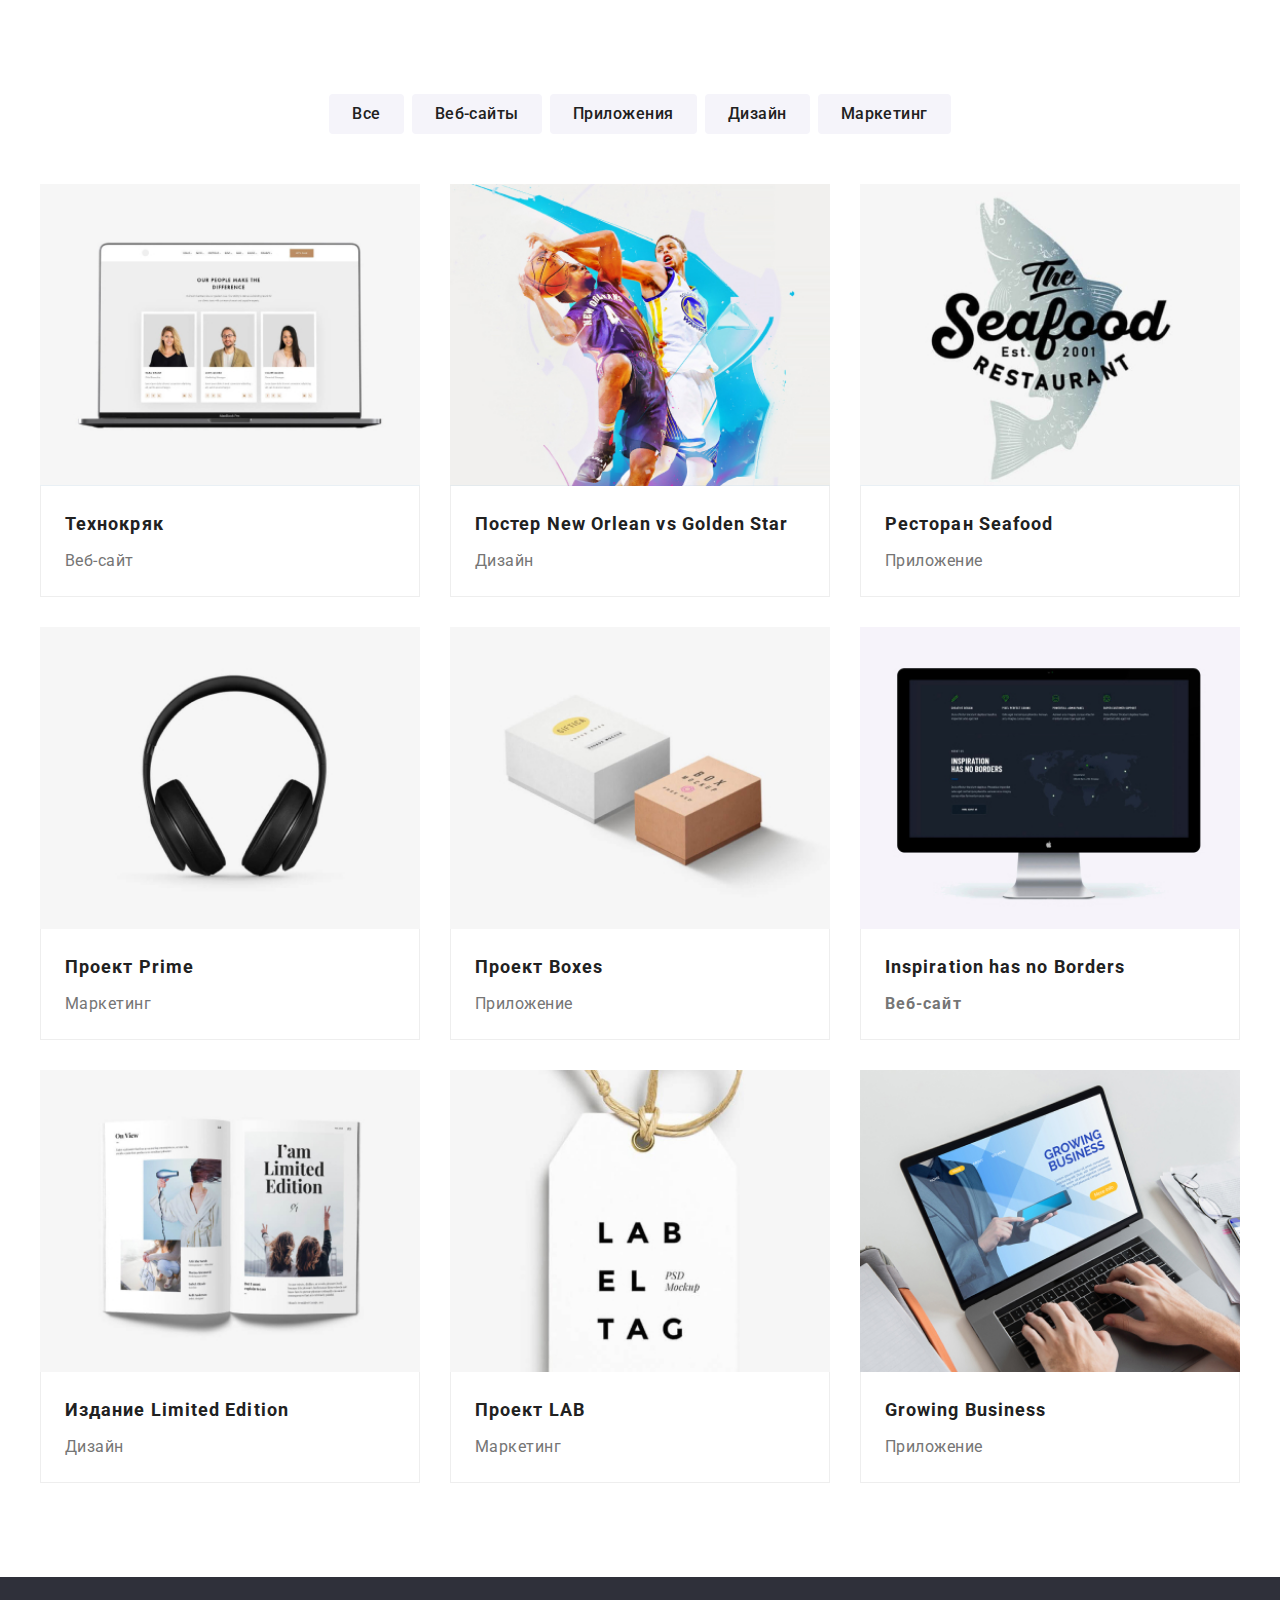
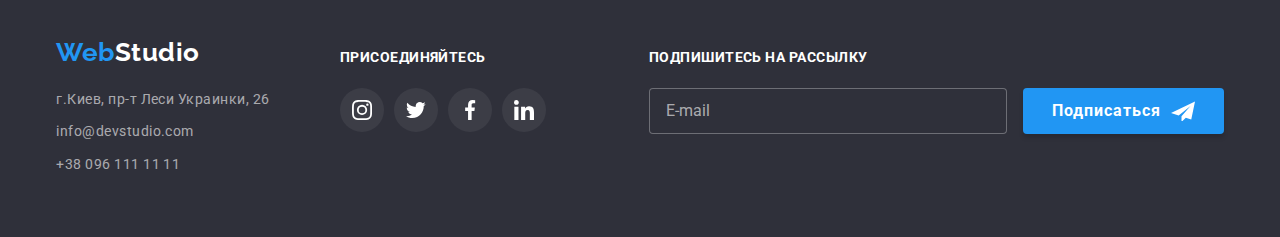
==== commit f5d78c20: "add portfolio footer" ====
--- a/portfolio.html
+++ b/portfolio.html
@@ -251,7 +251,7 @@
       </section>
     </main>
       
-      <!-- <footer class="footer">
+      <footer class="footer">
         <div class="container">
           <div class="footer__flex">
             <div class="footer__contacts-flex">
@@ -331,6 +331,6 @@
             </div>
           </div>
         </div>
-      </footer> -->
+      </footer>
   </body>
 </html>
--- a/css/main.min.css
+++ b/css/main.min.css
@@ -1,2 +1,2 @@
-:root{--primary-text-color: #212121;--secondary-text-color: #757575;--white-text-color: #ffffff;--accent-color: #2196f3;--black-logo-color: #000000;--footer-text-color: rgba(255, 255, 255, 0.6);--white-background-color: #ffffff;--hero-background-color: #2f303a;--team-background-color: #f5f4fa}body{font-family:"Roboto";letter-spacing:0.03em;background-color:var(--white-background-color);color:var(--primary-text-color)}.list{list-style:none}.link{text-decoration:none}h1,h2,h3,h4,h5,h6,p,ul{margin:0;padding:0}.container{width:100%;margin-left:auto;margin-right:auto}@media screen and (min-width: 480px){.container{width:480px}}@media screen and (min-width: 768px){.container{width:768px}}@media screen and (min-width: 1200px){.container{width:1200px;padding-left:15px;padding-right:15px}}.section-title{font-weight:700;font-size:36px;line-height:1.17;text-align:center;color:var(--primary-text-color)}.logo{font-family:"Raleway";font-weight:700;font-size:26px;line-height:1.19;align-items:center;text-align:center;color:var(--accent-color)}.visually-hidden{position:absolute;width:1px;height:1px;margin:-1px;padding:0;overflow:hidden;border:0;clip:rect(0 0 0 0)}.header{border-bottom:1px solid #ececec}.header__section{display:flex;align-items:center}.header__nav{display:flex;align-items:center}.header__logo{margin-right:93px}.header__logo--black{color:var(--black-logo-color)}.nav{display:flex}.nav__item:not(:last-child){margin-right:50px}.nav__link{display:block;padding-top:32px;padding-bottom:32px;font-weight:500;font-size:14px;line-height:1.14;letter-spacing:0.02em;color:var(--primary-text-color);position:relative;transition:color 250ms cubic-bezier(0.4, 0, 0.2, 1)}.nav__link:focus,.nav__link:hover{color:var(--accent-color)}.nav__link--current{color:var(--accent-color)}.nav__link--current::after{position:absolute;display:block;content:"";width:100%;height:4px;border-radius:2px;bottom:-1px;background-color:var(--accent-color)}.header-contact{display:flex}.header-contack__list{margin-left:auto}.header-contact__item+.header-contact__item{margin-left:50px}.header-contact__link{display:inline-flex;padding:32px 0px 32px;align-items:center;font-weight:500;font-size:14px;line-height:16px;letter-spacing:0.02em;color:var(--secondary-text-color);transition:color 250ms cubic-bezier(0.4, 0, 0.2, 1)}.header-contact__link:hover,.header-contact__link:focus{color:var(--accent-color)}.header-contact__icon{margin-right:10px;fill:currentColor}.hero{padding-top:118px;padding-bottom:118px;max-width:1600px;min-height:400px;background-image:linear-gradient(to right, rgba(47,48,58,0.4), rgba(47,48,58,0.4)),url(../images/hero.jpg);background-color:var(--hero-background-color);background-repeat:no-repeat;background-position:center;background-size:cover;text-align:center}@media screen and (min-width: 1200px){.hero{min-height:600px;padding-top:200px;padding-bottom:200px}}.hero__title{padding:0;margin-bottom:30px;margin-left:auto;margin-right:auto;max-width:250px;font-weight:900;font-size:18px;line-height:1.62;letter-spacing:0.06em;text-transform:uppercase;color:var(--white-text-color)}@media screen and (min-width: 480px){.hero__title{font-size:26px;max-width:360px}}@media screen and (min-width: 1200px){.hero__title{font-size:44px;max-width:360px;line-height:1.36;max-width:696px;margin-left:auto;margin-right:auto}}.hero__btn{display:inline-block;min-width:140px;border-radius:4px;border:1px solid transparent;padding:7px;background-color:var(--accent-color);color:var(--white-text-color);font-family:"Roboto";font-weight:700;font-size:12px;line-height:1.87;align-items:center;text-align:center;letter-spacing:0.06em;cursor:pointer;transition:background-color 250ms cubic-bezier(0.4, 0, 0.2, 1),color 250ms cubic-bezier(0.4, 0, 0.2, 1)}.hero__btn:hover,.hero__btn:focus{background-color:var(--white-text-color);color:var(--accent-color)}@media screen and (min-width: 480px){.hero__btn{padding:10px 32px;font-size:16px;min-width:200px}}.features{padding-top:60px;padding-bottom:60px}@media screen and (min-width: 1200px){.features{padding-top:94px;padding-bottom:94px}}.features-list{display:block}@media screen and (min-width: 768px){.features-list{display:flex;flex-wrap:wrap;width:768px}}@media screen and (min-width: 1200px){.features-list{width:1200px}}.features-list__item{margin-left:15px;margin-right:15px}@media screen and (min-width: 480px){.features-list__item{width:450px}}@media screen and (min-width: 768px){.features-list__item{width:354px}}@media screen and (min-width: 1200px){.features-list__item{width:270px}}.features-list__icon-fon{display:flex;height:120px;align-items:center;justify-content:center;flex-direction:column;margin-bottom:30px;background-color:var(--team-background-color)}@media screen and (min-width: 480px){.features-list__icon-fon{width:450px}}@media screen and (min-width: 768px){.features-list__icon-fon{width:354px}}@media screen and (min-width: 1200px){.features-list__icon-fon{width:270px}}.features-list__icon{align-items:center}.features-list__title{margin-bottom:10px;font-weight:700;font-size:14px;line-height:1.14;text-transform:uppercase;text-align:center}@media screen and (min-width: 768px){.features-list__title{text-align:left}}.features-list__text{font-size:14px;line-height:1.71;color:var(--secondary-text-color)}.work{padding-bottom:94px;display:none}@media screen and (min-width: 1200px){.work{display:block}}.work__title{margin-bottom:50px}.work-list{display:flex}.work-list__item{position:relative}.work-list__item:not(:last-child){margin-right:30px}.work-list__text{width:100%;position:absolute;bottom:0;left:0;padding:27px 0px;font-weight:bold;font-size:14px;line-height:1.14;text-align:center;text-transform:uppercase;color:var(--white-text-color);background-color:rgba(47,48,58,0.8)}.team{padding-top:60px;padding-bottom:60px;background-color:var(--team-background-color)}@media screen and (min-width: 1200px){.team{padding-top:94px;padding-bottom:94px}}.team__title{margin-bottom:30px;font-weight:700;font-size:28px;line-height:1.17;text-align:center}@media screen and (min-width: 1200px){.team__title{margin-bottom:50px;font-size:36px}}.team-list{display:flex;flex-wrap:wrap;justify-content:center;align-items:center;grid-gap:30px}.team-list__item{box-shadow:0px 1px 3px rgba(0,0,0,0.12),0px 1px 1px rgba(0,0,0,0.14),0px 2px 1px rgba(0,0,0,0.2);background-color:var(--white-background-color)}@media screen and (max-width: 479px){.team-list__item{width:270px}}@media screen and (min-width: 480px){.team-list__item{width:450px}}@media screen and (min-width: 768px){.team-list__item{width:354px}}@media screen and (min-width: 1200px){.team-list__item{width:270px}}.team-list__workers{padding:30px 0px}.team-list__worker{font-weight:500;font-size:16px;line-height:1.19;text-align:center}.team-list__profession{margin-top:10px;font-size:16px;line-height:1.19;text-align:center;color:var(--secondary-text-color)}.team-list__social-list{display:flex;justify-content:space-between;align-items:center;padding:0px 32px;margin-top:16px;list-style:none}.team-list__social-item{width:44px;height:44px}.team-list__social-link{display:block;width:44px;height:44px;border-radius:50%;color:#afb1b8;background-color:#ffffff;transition:background-color 250ms cubic-bezier(0.4, 0, 0.2, 1),color 250ms cubic-bezier(0.4, 0, 0.2, 1)}.team-list__social-link:hover,.team-list__social-link:focus{color:#ffffff;background-color:var(--accent-color)}.team-list__social-icon{margin:12px 0px 0px 12px;fill:currentColor}.client{padding-top:60px;padding-bottom:60px}@media screen and (min-width: 1200px){.client{padding-top:94px;padding-bottom:94px}}.client__title{margin-bottom:30px;font-weight:700;font-size:28px;line-height:1.17;text-align:center}@media screen and (min-width: 1200px){.client__title{margin-bottom:50px;font-size:36px}}.client__list{justify-content:center;align-items:center;grid-gap:30px}.customers{display:flex;flex-wrap:wrap}@media screen and (min-width: 1200px){.customers{flex-wrap:nowrap}}.customers__item{height:90px;transition:border-color 250ms cubic-bezier(0.4, 0, 0.2, 1),color 250ms cubic-bezier(0.4, 0, 0.2, 1)}.customers__item:focus,.customers__item:hover{color:var(--accent-color);border-color:var(--accent-color)}@media screen and (max-width: 767px){.customers__item{width:210px}}@media screen and (min-width: 768px){.customers__item{width:226px}}@media screen and (min-width: 1200px){.customers__item{width:170px}}.customers__link{display:flex;justify-content:center;align-items:center;border:1px solid #afb1b8;color:#afb1b8;background-color:#fff;padding:16px 32px;transition:border-color 250ms cubic-bezier(0.4, 0, 0.2, 1),color 250ms cubic-bezier(0.4, 0, 0.2, 1)}.customers__link:focus,.customers__link:hover{color:var(--accent-color);border-color:var(--accent-color)}@media screen and (min-width: 1200px){.customers__link{width:170px}}.customers__icon{fill:currentColor}.footer{padding-top:60px;padding-bottom:60px;background-color:var(--hero-background-color)}.footer__flex{display:flex;margin:0;padding:0;list-style:none}.footer__logo--white{color:var(--white-text-color)}.footer-contact{margin-top:20px}.footer-contact__address{color:var(--white-text-color)}.footer-contact__item{margin-top:9px}.footer-contact__link{font-style:normal;font-size:14px;line-height:1.71;color:var(--footer-text-color);transition:color 250ms cubic-bezier(0.4, 0, 0.2, 1)}.footer-contact__link:hover,.footer-contact__link:focus{color:var(--accent-color)}.social-section{margin-left:80px;width:206px}.social-section__text{padding:20px 0px 10px 0px;margin-bottom:20px;font-weight:700;font-size:14px;line-height:1.14px;text-transform:uppercase;color:var(--white-text-color)}.footer-list{display:flex;justify-content:space-between;align-items:center;padding:0;margin-top:0;list-style:none}.footer-list__item{width:44px;height:44px}.footer-list__link{display:block;width:44px;height:44px;border-radius:50%;color:#ffffff;background-color:#ffffff10;transition:background-color 250ms cubic-bezier(0.4, 0, 0.2, 1),color 250ms cubic-bezier(0.4, 0, 0.2, 1)}.footer-list__link:hover,.footer-list__link:focus{color:#ffffff;background-color:var(--accent-color)}.footer-list__icon{margin:12px 0px 0px 12px;fill:currentColor}.footer-submit{margin-left:93px}.footer-submit__text{padding:20px 0px 10px 0px;margin-bottom:20px;font-weight:700;font-size:14px;line-height:1.14px;text-transform:uppercase;color:var(--white-text-color)}.footer-submit__input{width:358px;margin:0;padding:13px 16px;border-radius:4px;border:1px solid rgba(255,255,255,0.3);background-color:var(--hero-background-color);color:var(--white-text-color)}.footer-submit__input::placeholder{font-size:16px;line-height:1.25;color:rgba(255,255,255,0.6)}.footer-submit__btn{display:inline-flex;align-items:center;justify-content:center;border:none;margin:0;padding:8px 29px;border-radius:4px;background-color:var(--accent-color);box-shadow:0px 4px 4px rgba(0,0,0,0.15);color:var(--white-text-color);font-family:"Roboto";font-style:normal;font-weight:700;font-size:16px;line-height:1.87;letter-spacing:0.06em;cursor:pointer;min-height:43px;margin-left:12px}.footer-submit__btn::after{content:"";display:inline-block;width:24px;height:20px;margin-left:10px;background-image:url(../images/send.svg)}.portfolio-section{padding-top:60px;padding-bottom:60px}@media screen and (min-width: 1200px){.portfolio-section{padding-top:94px;padding-bottom:94px}}.portfolio-btn-list{display:flex;flex-wrap:wrap;justify-content:flex-start;margin-bottom:40px;grid-gap:8px;grid-row-gap:15px}@media (min-width: 768px){.portfolio-btn-list{justify-content:center;margin-bottom:30px}}@media (min-width: 1200px){.portfolio-btn-list{margin-bottom:50px}}.portfolio-item:hover .portfolio-overlay{transform:translateY(0)}.portfolio-description{position:relative;overflow:hidden}.portfolio-overlay{position:absolute;display:inline-block;content:"";width:100%;height:100%;top:0;left:0;background-color:rgba(33,150,243,0.9);transform:translateY(100%);transition:transform 250ms cubic-bezier(0.4, 0, 0.2, 1)}.portfolio-description-text{position:absolute;top:0;left:0;padding:63px 24px;font-size:18px;line-height:1.56;color:var(--white-text-color)}.portfolio-btn{display:inline-block;min-width:73px;border-radius:4px;border:1px solid transparent;padding:6px 22px;font-family:"Roboto";font-weight:500;font-size:16px;line-height:1.63;letter-spacing:0.03em;text-align:center;background-color:var(--team-background-color);color:var(--primary-text-color);cursor:pointer;transition:background-color 250ms cubic-bezier(0.4, 0, 0.2, 1),color 250ms cubic-bezier(0.4, 0, 0.2, 1),box-shadow 250ms cubic-bezier(0.4, 0, 0.2, 1)}.portfolio-btn:hover,.portfolio-btn:focus{background-color:var(--accent-color);color:var(--white-text-color);box-shadow:0px 3px 1px rgba(0,0,0,0.1),0px 1px 2px rgba(0,0,0,0.08),0px 2px 2px rgba(0,0,0,0.12)}.portfolio-list{display:flex;flex-wrap:wrap;margin:-15px}.portfolio-item{margin:15px;transition:box-shadow 250ms cubic-bezier(0.4, 0, 0.2, 1)}.portfolio-item:hover,.portfolio-item:focus{box-shadow:0px 3px 1px rgba(0,0,0,0.1),0px 1px 2px rgba(0,0,0,0.08),0px 2px 2px rgba(0,0,0,0.12)}.portfolio-border{border:1px solid #eeeeee;border-top:transparent;padding:20px 24px}.portfolio-list-title{font-weight:700;font-size:18px;line-height:2;letter-spacing:0.06em}.portfolio-list-text{margin-top:4px;font-size:16px;line-height:1.87;color:var(--secondary-text-color)}.backdrop{position:fixed;display:flex;align-items:center;justify-content:center;width:100vw;height:100vh;background-color:rgba(0,0,0,0.2);top:0;transition:opacity 250ms cubic-bezier(0.4, 0, 0.2, 1),visibility 250ms cubic-bezier(0.4, 0, 0.2, 1)}.backdrop.is-hidden{opacity:0;visibility:hidden;pointer-events:none}.backdrop.is-hidden .modal{transform:scale(2)}.modal{width:528px;min-height:581px;background-color:#ffffff;position:relative;transform:scale(1);transition:transform 250ms cubic-bezier(0.4, 0, 0.2, 1)}.modal-icon{fill:var(--black-logo-color);transition:fill 250ms cubic-bezier(0.4, 0, 0.2, 1)}.close-btn{position:absolute;display:flex;align-items:center;justify-content:center;right:8px;top:8px;background-color:transparent;border-radius:50%;width:30px;height:30px;border:1px solid rgba(0,0,0,0.1);cursor:pointer}.close-btn:hover .modal-icon{fill:var(--accent-color)}.form{width:528px;margin-left:auto;margin-right:auto;padding:40px}.form-title{font-weight:700;font-size:20px;line-height:1.15;text-align:center}.top-title{margin-top:12px}.form-field{position:relative;display:flex;flex-direction:column;margin-bottom:10px}.form-label,.comment-label{font-size:12px;line-height:1.17;letter-spacing:0.01em;color:var(--secondary-text-color);margin-bottom:4px}.form-input{width:100%;margin:0;padding:11px 42px;border:1px solid rgba(33,33,33,0.2);border-radius:4px;outline:none;transition:border-color 250ms cubic-bezier(0.4, 0, 0.2, 1)}.form-input:focus{border-color:var(--accent-color)}.form-input:focus ~ .input-icon{fill:var(--accent-color)}.input-icon{position:absolute;top:50%;left:15px;transform:translateY(25%);display:inline-block;width:12px;height:12px;transition:fill 250ms cubic-bezier(0.4, 0, 0.2, 1)}textarea{resize:none;border:1px solid rgba(33,33,33,0.2);border-radius:4px;padding:12px 16px;font-size:12px;line-height:1.17;letter-spacing:0.01em;height:120px;outline:none;transition:border-color 250ms cubic-bezier(0.4, 0, 0.2, 1)}textarea:focus{border-color:var(--accent-color)}.comment::placeholder{font-size:12px;line-height:1.17;letter-spacing:0.01em;color:#757575}.form-field-chek{padding-left:14px;margin-top:25px;margin-bottom:30px}.icon-chek{display:inline-block;width:16px;height:15px;border:2px solid #212121;border-radius:2px;margin-right:7px}.form-checkbox{position:absolute;width:1px;height:1px;margin:-1px;padding:0;overflow:hidden;border:0;clip:rect(0 0 0 0)}.form-checkbox:checked+.icon-chek{background-image:url(../images/icon-check.svg);background-position:center;background-repeat:no-repeat;background-color:var(--accent-color);background-origin:border-box;border-color:var(--accent-color)}.policy-label{display:flex;align-items:center;font-size:14px;line-height:1.71;color:var(--secondary-text-color)}.policy-link{margin-left:4px;color:#2196f3}.form-btn{display:flex;align-items:center;justify-content:center;margin:0 auto;padding:10px 56px;border:none;border-radius:4px;text-align:center;text-decoration:none;font-family:"Roboto";font-style:normal;font-weight:700;font-size:16px;line-height:1.87;letter-spacing:0.06em;cursor:pointer;background-color:var(--accent-color);box-shadow:0px 4px 4px rgba(0,0,0,0.15);color:var(--white-text-color);transition:background-color 250ms cubic-bezier(0.4, 0, 0.2, 1)}.form-btn:focus,.form-btn:hover{background-color:#188ce8}
+:root{--primary-text-color: #212121;--secondary-text-color: #757575;--white-text-color: #ffffff;--accent-color: #2196f3;--black-logo-color: #000000;--footer-text-color: rgba(255, 255, 255, 0.6);--white-background-color: #ffffff;--hero-background-color: #2f303a;--team-background-color: #f5f4fa}body{font-family:"Roboto";letter-spacing:0.03em;background-color:var(--white-background-color);color:var(--primary-text-color)}.list{list-style:none}.link{text-decoration:none}h1,h2,h3,h4,h5,h6,p,ul{margin:0;padding:0}img{display:block;width:100%;height:auto}.container{width:100%;margin-left:auto;margin-right:auto}@media screen and (min-width: 480px){.container{width:480px}}@media screen and (min-width: 768px){.container{width:768px}}@media screen and (min-width: 1200px){.container{width:1200px}}.section-title{font-weight:700;font-size:36px;line-height:1.17;text-align:center;color:var(--primary-text-color)}.logo{font-family:"Raleway";font-weight:700;font-size:26px;line-height:1.19;align-items:center;text-align:center;color:var(--accent-color)}.visually-hidden{position:absolute;width:1px;height:1px;margin:-1px;padding:0;overflow:hidden;border:0;clip:rect(0 0 0 0)}.header{border-bottom:1px solid #ececec}.header__section{display:flex;align-items:center}.header__nav{display:flex;align-items:center}.header__logo{margin-right:93px}.header__logo--black{color:var(--black-logo-color)}.nav{display:flex}.nav__item:not(:last-child){margin-right:50px}.nav__link{display:block;padding-top:32px;padding-bottom:32px;font-weight:500;font-size:14px;line-height:1.14;letter-spacing:0.02em;color:var(--primary-text-color);position:relative;transition:color 250ms cubic-bezier(0.4, 0, 0.2, 1)}.nav__link:focus,.nav__link:hover{color:var(--accent-color)}.nav__link--current{color:var(--accent-color)}.nav__link--current::after{position:absolute;display:block;content:"";width:100%;height:4px;border-radius:2px;bottom:-1px;background-color:var(--accent-color)}.header-contact{display:flex}.header-contack__list{margin-left:auto}.header-contact__item+.header-contact__item{margin-left:50px}.header-contact__link{display:inline-flex;padding:32px 0px 32px;align-items:center;font-weight:500;font-size:14px;line-height:16px;letter-spacing:0.02em;color:var(--secondary-text-color);transition:color 250ms cubic-bezier(0.4, 0, 0.2, 1)}.header-contact__link:hover,.header-contact__link:focus{color:var(--accent-color)}.header-contact__icon{margin-right:10px;fill:currentColor}.hero{padding-top:118px;padding-bottom:118px;max-width:1600px;min-height:400px;background-image:linear-gradient(to right, rgba(47,48,58,0.4), rgba(47,48,58,0.4)),url(../images/hero.jpg);background-color:var(--hero-background-color);background-repeat:no-repeat;background-position:center;background-size:cover;text-align:center}@media screen and (min-width: 1200px){.hero{min-height:600px;padding-top:200px;padding-bottom:200px}}.hero__title{padding:0;margin-bottom:30px;margin-left:auto;margin-right:auto;max-width:250px;font-weight:900;font-size:18px;line-height:1.62;letter-spacing:0.06em;text-transform:uppercase;color:var(--white-text-color)}@media screen and (min-width: 480px){.hero__title{font-size:26px;max-width:360px}}@media screen and (min-width: 1200px){.hero__title{font-size:44px;max-width:360px;line-height:1.36;max-width:696px;margin-left:auto;margin-right:auto}}.hero__btn{display:inline-block;min-width:140px;border-radius:4px;border:1px solid transparent;padding:7px;background-color:var(--accent-color);color:var(--white-text-color);font-family:"Roboto";font-weight:700;font-size:12px;line-height:1.87;align-items:center;text-align:center;letter-spacing:0.06em;cursor:pointer;transition:background-color 250ms cubic-bezier(0.4, 0, 0.2, 1),color 250ms cubic-bezier(0.4, 0, 0.2, 1)}.hero__btn:hover,.hero__btn:focus{background-color:var(--white-text-color);color:var(--accent-color)}@media screen and (min-width: 480px){.hero__btn{padding:10px 32px;font-size:16px;min-width:200px}}.features{padding-top:60px;padding-bottom:60px}@media screen and (min-width: 1200px){.features{padding-top:94px;padding-bottom:94px}}.features-list{display:flex;flex-wrap:wrap;justify-content:center;grid-gap:30px}@media screen and (min-width: 1200px){.features-list{width:1200px}}@media screen and (min-width: 480px){.features-list__item{width:450px}}@media screen and (min-width: 768px){.features-list__item{width:354px}}@media screen and (min-width: 1200px){.features-list__item{width:270px}}.features-list__icon-fon{display:flex;height:120px;align-items:center;justify-content:center;flex-direction:column;margin-bottom:30px;background-color:var(--team-background-color)}@media screen and (min-width: 480px){.features-list__icon-fon{width:450px}}@media screen and (min-width: 768px){.features-list__icon-fon{width:354px}}@media screen and (min-width: 1200px){.features-list__icon-fon{width:270px}}.features-list__icon{align-items:center}.features-list__title{margin-bottom:10px;font-weight:700;font-size:14px;line-height:1.14;text-transform:uppercase;text-align:center}@media screen and (min-width: 768px){.features-list__title{text-align:left}}.features-list__text{font-size:14px;line-height:1.71;color:var(--secondary-text-color)}.work{padding-bottom:94px;display:none}@media screen and (min-width: 1200px){.work{display:block}}.work__title{margin-bottom:50px}.work-list{display:flex;justify-content:center;align-items:center;grid-gap:30px}.work-list__item{position:relative}.work-list__text{width:100%;position:absolute;bottom:0;left:0;padding:27px 0px;font-weight:bold;font-size:14px;line-height:1.14;text-align:center;text-transform:uppercase;color:var(--white-text-color);background-color:rgba(47,48,58,0.8)}.team{padding-top:60px;padding-bottom:60px;background-color:var(--team-background-color)}@media screen and (min-width: 1200px){.team{padding-top:94px;padding-bottom:94px}}.team__title{margin-bottom:30px;font-weight:700;font-size:28px;line-height:1.17;text-align:center}@media screen and (min-width: 1200px){.team__title{margin-bottom:50px;font-size:36px}}.team-list{display:flex;flex-wrap:wrap;justify-content:center;align-items:center;grid-gap:30px}.team-list__item{box-shadow:0px 1px 3px rgba(0,0,0,0.12),0px 1px 1px rgba(0,0,0,0.14),0px 2px 1px rgba(0,0,0,0.2);background-color:var(--white-background-color)}@media screen and (max-width: 479px){.team-list__item{width:270px}}@media screen and (min-width: 480px){.team-list__item{width:450px}}@media screen and (min-width: 768px){.team-list__item{width:354px}}@media screen and (min-width: 1200px){.team-list__item{width:270px}}.team-list__workers{padding:30px 0px}.team-list__worker{font-weight:500;font-size:16px;line-height:1.19;text-align:center}.team-list__profession{margin-top:10px;font-size:16px;line-height:1.19;text-align:center;color:var(--secondary-text-color)}.team-list__social-list{display:flex;justify-content:space-between;align-items:center;padding:0px 32px;margin-top:16px;list-style:none}.team-list__social-item{width:44px;height:44px}.team-list__social-link{display:block;width:44px;height:44px;border-radius:50%;color:#afb1b8;background-color:#ffffff;transition:background-color 250ms cubic-bezier(0.4, 0, 0.2, 1),color 250ms cubic-bezier(0.4, 0, 0.2, 1)}.team-list__social-link:hover,.team-list__social-link:focus{color:#ffffff;background-color:var(--accent-color)}.team-list__social-icon{margin:12px 0px 0px 12px;fill:currentColor}.client{padding-top:60px;padding-bottom:60px}@media screen and (min-width: 1200px){.client{padding-top:94px;padding-bottom:94px}}.client__title{margin-bottom:30px;font-weight:700;font-size:28px;line-height:1.17;text-align:center}@media screen and (min-width: 1200px){.client__title{margin-bottom:50px;font-size:36px}}.client__list{justify-content:center;align-items:center;grid-gap:30px}.customers{display:flex;flex-wrap:wrap}@media screen and (min-width: 1200px){.customers{flex-wrap:nowrap}}.customers__item{height:90px;transition:border-color 250ms cubic-bezier(0.4, 0, 0.2, 1),color 250ms cubic-bezier(0.4, 0, 0.2, 1)}.customers__item:focus,.customers__item:hover{color:var(--accent-color);border-color:var(--accent-color)}@media screen and (max-width: 767px){.customers__item{width:210px}}@media screen and (min-width: 768px){.customers__item{width:226px}}@media screen and (min-width: 1200px){.customers__item{width:170px}}.customers__link{display:flex;justify-content:center;align-items:center;border:1px solid #afb1b8;color:#afb1b8;background-color:#fff;padding:16px 32px;transition:border-color 250ms cubic-bezier(0.4, 0, 0.2, 1),color 250ms cubic-bezier(0.4, 0, 0.2, 1)}.customers__link:focus,.customers__link:hover{color:var(--accent-color);border-color:var(--accent-color)}@media screen and (min-width: 1200px){.customers__link{width:170px}}.customers__icon{fill:currentColor}.footer{padding-top:60px;padding-bottom:60px;text-align:center;background-color:var(--hero-background-color)}.footer__flex{display:block;margin:0;padding:0;list-style:none}@media (min-width: 768px){.footer__flex{display:flex;justify-content:center;flex-wrap:wrap;gap:30px 165px}}@media (min-width: 1200px){.footer__flex{display:flex;justify-content:center;text-align:left;gap:70px}}.footer__logo--white{color:var(--white-text-color)}.footer-contact{margin-top:20px}.footer-contact__address{color:var(--white-text-color)}.footer-contact__item{margin-top:9px}.footer-contact__link{font-style:normal;font-size:14px;line-height:1.71;color:var(--footer-text-color);transition:color 250ms cubic-bezier(0.4, 0, 0.2, 1)}.footer-contact__link:hover,.footer-contact__link:focus{color:var(--accent-color)}.social-section{display:block;margin-top:60px;text-align:center}@media (min-width: 768px){.social-section{margin-top:0px}}.social-section__text{padding:20px 0px 10px 0px;margin-bottom:20px;font-weight:700;font-size:14px;line-height:1.14px;text-transform:uppercase;color:var(--white-text-color)}@media (min-width: 768px){.social-section__text{padding-bottom:10px}}@media (min-width: 1200px){.social-section__text{text-align:left}}.footer-list{display:flex;justify-content:space-between;justify-content:center;padding:0;margin-top:0;list-style:none}.footer-list__item{width:44px;height:44px;margin-right:10px}.footer-list__link{display:flex;width:44px;height:44px;border-radius:50%;color:#ffffff;background-color:#ffffff10;transition:background-color 250ms cubic-bezier(0.4, 0, 0.2, 1),color 250ms cubic-bezier(0.4, 0, 0.2, 1)}.footer-list__link:hover,.footer-list__link:focus{color:#ffffff;background-color:var(--accent-color)}.footer-list__icon{margin:12px 0px 0px 12px;fill:currentColor}.footer-submit{margin-top:60px;padding:0px 15px}@media (min-width: 768px){.footer-submit{margin-top:0px;padding:0}}@media (min-width: 1200px){.footer-submit{margin-left:23px}}.footer-submit__text{padding:20px 0px 10px 0px;margin-bottom:20px;font-weight:700;font-size:14px;line-height:1.14px;text-transform:uppercase;color:var(--white-text-color)}.footer-submit__input{margin-bottom:20px;width:100%;margin:0;padding:13px 16px;border-radius:4px;border:1px solid rgba(255,255,255,0.3);background-color:var(--hero-background-color);color:var(--white-text-color)}.footer-submit__input::placeholder{font-size:16px;line-height:1.25;color:rgba(255,255,255,0.6)}@media (min-width: 1200px){.footer-submit__input{width:358px;margin-right:12px}}.footer-submit__btn{display:inline-flex;align-items:center;justify-content:center;border:none;margin-top:20px;padding:8px 29px;border-radius:4px;background-color:var(--accent-color);box-shadow:0px 4px 4px rgba(0,0,0,0.15);color:var(--white-text-color);font-family:"Roboto";font-style:normal;font-weight:700;font-size:16px;line-height:1.87;letter-spacing:0.06em;cursor:pointer;min-height:43px}@media (min-width: 1200px){.footer-submit__btn{margin-top:0px}}.footer-submit__btn::after{content:"";display:inline-block;width:24px;height:20px;margin-left:10px;background-image:url(../images/send.svg)}.portfolio-section{padding-top:60px;padding-bottom:60px}@media screen and (min-width: 1200px){.portfolio-section{padding-top:94px;padding-bottom:94px}}.portfolio-btn-list{display:flex;flex-wrap:wrap;justify-content:flex-start;margin-bottom:40px;grid-gap:8px;grid-row-gap:15px}@media (max-width: 767px){.portfolio-btn-list{padding:0px 15px}}@media (min-width: 768px){.portfolio-btn-list{justify-content:center;margin-bottom:30px}}@media (min-width: 1200px){.portfolio-btn-list{margin-bottom:50px}}.portfolio-item:hover .portfolio-overlay{transform:translateY(0)}.portfolio-description{position:relative;overflow:hidden}.portfolio-overlay{position:absolute;display:inline-block;content:"";width:100%;height:100%;top:0;left:0;background-color:rgba(33,150,243,0.9);transform:translateY(100%);transition:transform 250ms cubic-bezier(0.4, 0, 0.2, 1)}.portfolio-description-text{position:absolute;top:0;left:0;padding:63px 24px;font-size:18px;line-height:1.56;color:var(--white-text-color)}.portfolio-btn{display:inline-block;min-width:73px;border-radius:4px;border:1px solid transparent;padding:6px 22px;font-family:"Roboto";font-weight:500;font-size:16px;line-height:1.63;letter-spacing:0.03em;text-align:center;background-color:var(--team-background-color);color:var(--primary-text-color);cursor:pointer;transition:background-color 250ms cubic-bezier(0.4, 0, 0.2, 1),color 250ms cubic-bezier(0.4, 0, 0.2, 1),box-shadow 250ms cubic-bezier(0.4, 0, 0.2, 1)}.portfolio-btn:hover,.portfolio-btn:focus{background-color:var(--accent-color);color:var(--white-text-color);box-shadow:0px 3px 1px rgba(0,0,0,0.1),0px 1px 2px rgba(0,0,0,0.08),0px 2px 2px rgba(0,0,0,0.12)}.portfolio-list{display:grid;grid-template-columns:auto;gap:30px 30px;padding:0px 15px}@media screen and (min-width: 768px){.portfolio-list{grid-template-columns:auto auto}}@media screen and (min-width: 1200px){.portfolio-list{grid-template-columns:auto auto auto;padding:0px}}.portfolio-item{transition:box-shadow 250ms cubic-bezier(0.4, 0, 0.2, 1)}.portfolio-item:hover,.portfolio-item:focus{box-shadow:0px 3px 1px rgba(0,0,0,0.1),0px 1px 2px rgba(0,0,0,0.08),0px 2px 2px rgba(0,0,0,0.12)}.portfolio-border{border:1px solid #eeeeee;border-top:transparent;padding:20px 24px}.portfolio-list-title{font-weight:700;font-size:18px;line-height:2;letter-spacing:0.06em}.portfolio-list-text{margin-top:4px;font-size:16px;line-height:1.87;color:var(--secondary-text-color)}.backdrop{position:fixed;display:flex;align-items:center;justify-content:center;width:100vw;height:100vh;background-color:rgba(0,0,0,0.2);top:0;transition:opacity 250ms cubic-bezier(0.4, 0, 0.2, 1),visibility 250ms cubic-bezier(0.4, 0, 0.2, 1)}.backdrop.is-hidden{opacity:0;visibility:hidden;pointer-events:none}.backdrop.is-hidden .modal{transform:scale(2)}.modal{width:528px;min-height:581px;background-color:#ffffff;position:relative;transform:scale(1);transition:transform 250ms cubic-bezier(0.4, 0, 0.2, 1)}.modal-icon{fill:var(--black-logo-color);transition:fill 250ms cubic-bezier(0.4, 0, 0.2, 1)}.close-btn{position:absolute;display:flex;align-items:center;justify-content:center;right:8px;top:8px;background-color:transparent;border-radius:50%;width:30px;height:30px;border:1px solid rgba(0,0,0,0.1);cursor:pointer}.close-btn:hover .modal-icon{fill:var(--accent-color)}.form{width:528px;margin-left:auto;margin-right:auto;padding:40px}.form-title{font-weight:700;font-size:20px;line-height:1.15;text-align:center}.top-title{margin-top:12px}.form-field{position:relative;display:flex;flex-direction:column;margin-bottom:10px}.form-label,.comment-label{font-size:12px;line-height:1.17;letter-spacing:0.01em;color:var(--secondary-text-color);margin-bottom:4px}.form-input{width:100%;margin:0;padding:11px 42px;border:1px solid rgba(33,33,33,0.2);border-radius:4px;outline:none;transition:border-color 250ms cubic-bezier(0.4, 0, 0.2, 1)}.form-input:focus{border-color:var(--accent-color)}.form-input:focus ~ .input-icon{fill:var(--accent-color)}.input-icon{position:absolute;top:50%;left:15px;transform:translateY(25%);display:inline-block;width:12px;height:12px;transition:fill 250ms cubic-bezier(0.4, 0, 0.2, 1)}textarea{resize:none;border:1px solid rgba(33,33,33,0.2);border-radius:4px;padding:12px 16px;font-size:12px;line-height:1.17;letter-spacing:0.01em;height:120px;outline:none;transition:border-color 250ms cubic-bezier(0.4, 0, 0.2, 1)}textarea:focus{border-color:var(--accent-color)}.comment::placeholder{font-size:12px;line-height:1.17;letter-spacing:0.01em;color:#757575}.form-field-chek{padding-left:14px;margin-top:25px;margin-bottom:30px}.icon-chek{display:inline-block;width:16px;height:15px;border:2px solid #212121;border-radius:2px;margin-right:7px}.form-checkbox{position:absolute;width:1px;height:1px;margin:-1px;padding:0;overflow:hidden;border:0;clip:rect(0 0 0 0)}.form-checkbox:checked+.icon-chek{background-image:url(../images/icon-check.svg);background-position:center;background-repeat:no-repeat;background-color:var(--accent-color);background-origin:border-box;border-color:var(--accent-color)}.policy-label{display:flex;align-items:center;font-size:14px;line-height:1.71;color:var(--secondary-text-color)}.policy-link{margin-left:4px;color:#2196f3}.form-btn{display:flex;align-items:center;justify-content:center;margin:0 auto;padding:10px 56px;border:none;border-radius:4px;text-align:center;text-decoration:none;font-family:"Roboto";font-style:normal;font-weight:700;font-size:16px;line-height:1.87;letter-spacing:0.06em;cursor:pointer;background-color:var(--accent-color);box-shadow:0px 4px 4px rgba(0,0,0,0.15);color:var(--white-text-color);transition:background-color 250ms cubic-bezier(0.4, 0, 0.2, 1)}.form-btn:focus,.form-btn:hover{background-color:#188ce8}
 /*# sourceMappingURL=main.min.css.map */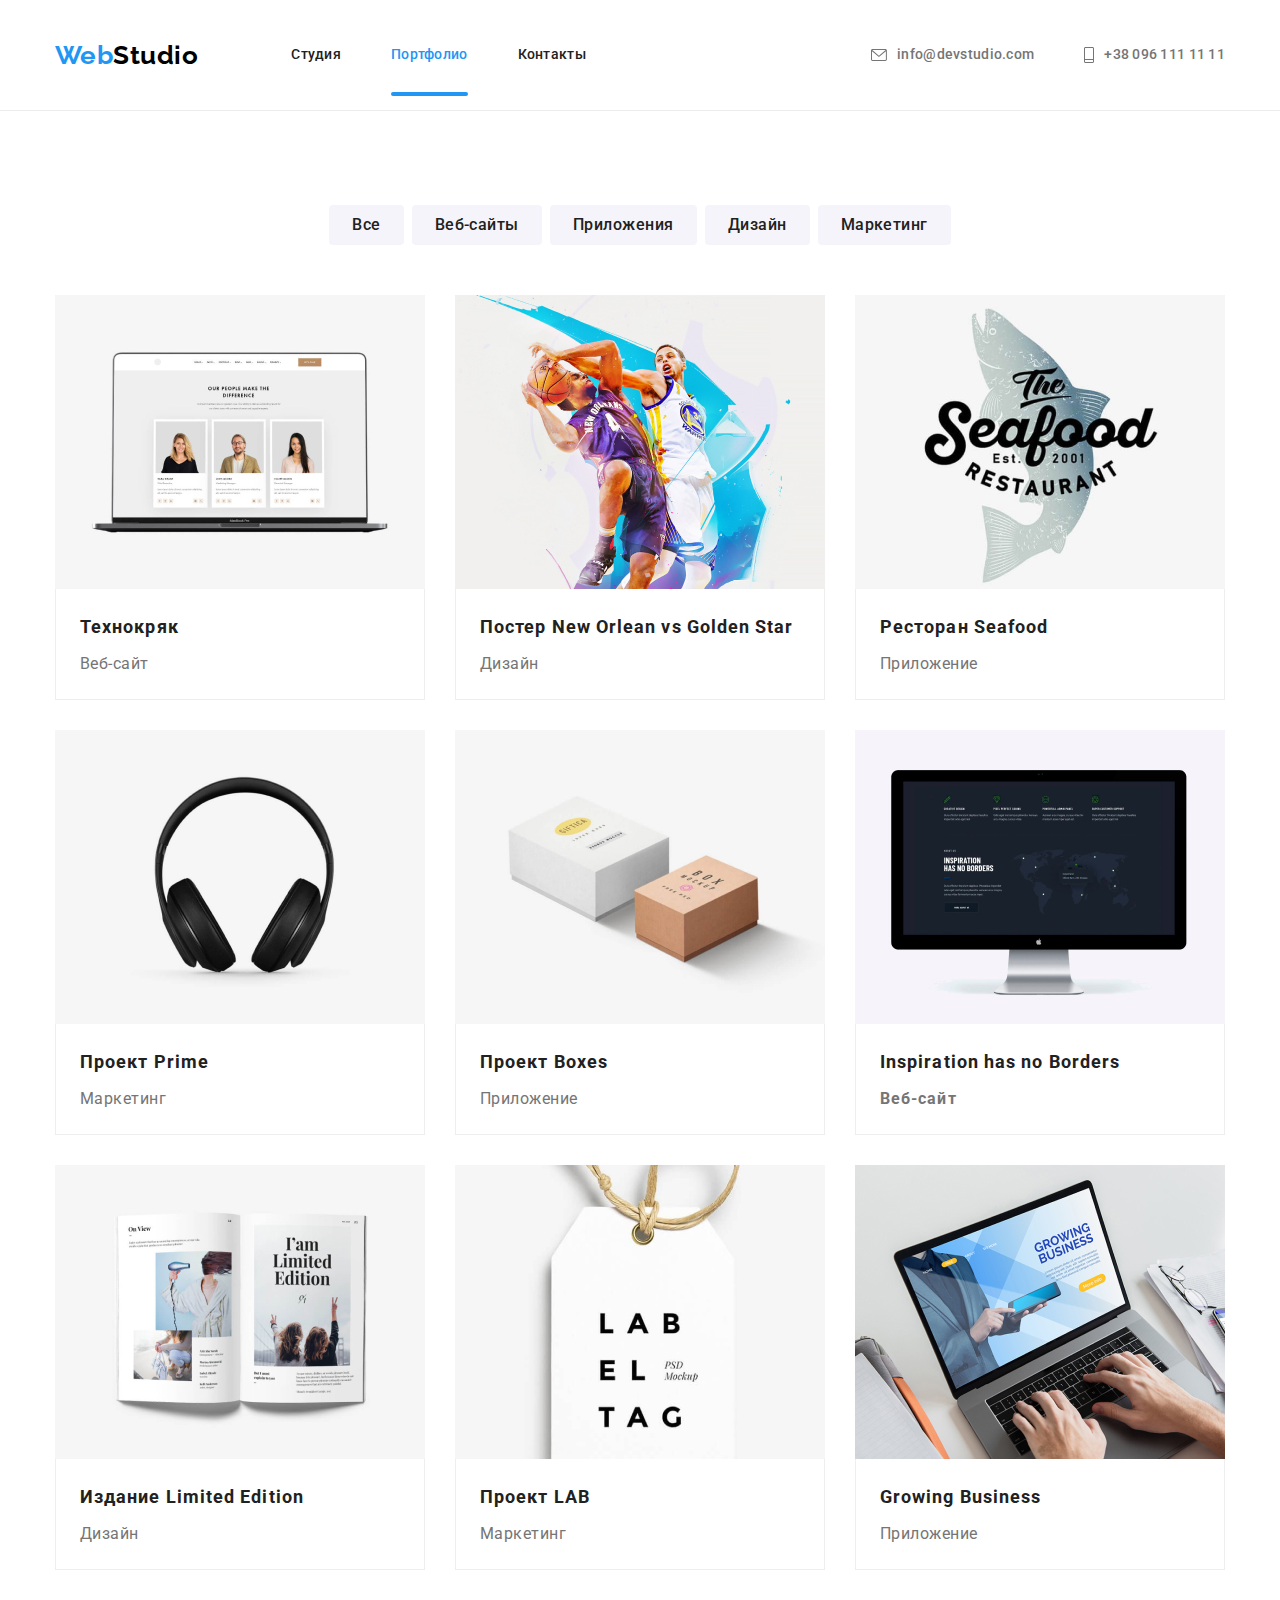
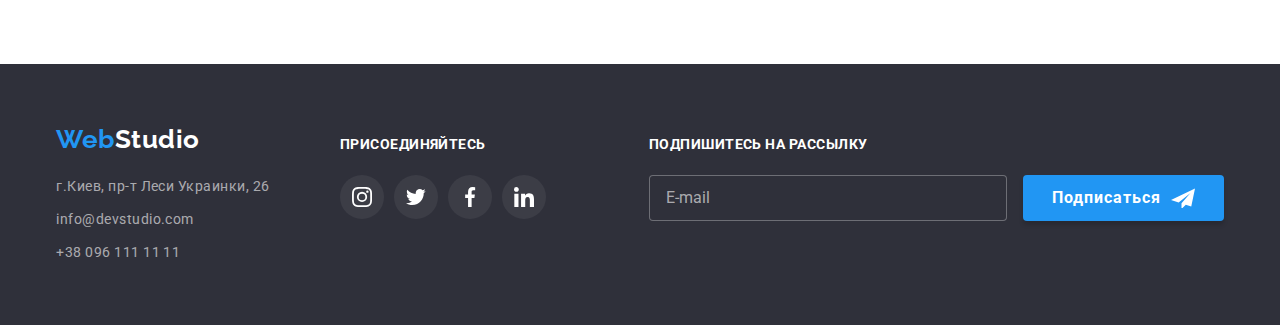
==== commit 7f81ae66: "add mob-menu portfolio" ====
--- a/portfolio.html
+++ b/portfolio.html
@@ -16,7 +16,7 @@
   </head>
   <body>
      <!-- Шапка -->
-    <!-- <header class="header">
+    <header class="header">
       <div class="container header__section">
         <nav class="header__nav">
           <a class="header__logo logo link" href="./index.html"
@@ -29,7 +29,7 @@
               >
             </li>
             <li class="nav__item">
-              <a class="nav__link link nav__link--current link" href="./portfolio.html"
+              <a class="nav__link link nav__link--current" href="./portfolio.html"
                 >Портфолио</a
               >
             </li>
@@ -56,8 +56,44 @@
             >
           </li>
         </ul>
-      </div> 
-    </header> -->
+        <button class="menu-open" data-menu-open>
+        <svg class="menu-burger" width="24" height="16">
+          <use href="./images/icons.svg#icon-burger"></use>
+        </svg>
+        </button>
+      </div>
+      <div class="mob-menu flex is-hidden" data-menu>
+        <div>
+          <button class="menu-close" data-menu-close>
+            <svg class="menu-close" width="40" height="40">
+              <use href="./images/icons.svg#icon-close"></use>
+            </svg>
+          </button>
+          <ul class="mob-menu-list list">
+            <li class="mob-menu-list__item">
+              <a class="mob-menu-list__link link " href="./index.html">Студия</a>
+            </li>
+            <li class="mob-menu-list__item">
+              <a class="mob-menu-list__link link mob-menu-list__link--current" href="./portfolio.html">Портфолио</a>
+            </li>
+            <li class="mob-menu-list__item">
+              <a class="mob-menu-list__link link" href="">Контакты</a>
+            </li>
+          </ul>
+        </div>
+        <div class="mob-menu-list__down">
+          <a class="mob-menu-list__tell link" href="tel:+380961111111">
+            +38 096 111 11 11</a>
+          <a class="mob-menu-list__mail link" href="mailto:info@devstudio.com">info@devstudio.com</a>
+          <ul class="mob-menu-list__social list">
+            <li class="mob-menu-list__social-item">Instagram</li>
+            <li class="mob-menu-list__social-item">Twitter</li>
+            <li class="mob-menu-list__social-item">Facebook</li>
+            <li class="mob-menu-list__social-item">LinkedIn</li>
+          </ul>
+        </div>
+      </div>
+    </header>
       <!-- Основной контент -->
     <main>
       <section class="portfolio-section">
@@ -332,5 +368,6 @@
           </div>
         </div>
       </footer>
+    <script src="./js/menu.js"></script>
   </body>
 </html>
--- a/css/main.min.css
+++ b/css/main.min.css
@@ -1,2 +1,2 @@
-:root{--primary-text-color: #212121;--secondary-text-color: #757575;--white-text-color: #ffffff;--accent-color: #2196f3;--black-logo-color: #000000;--footer-text-color: rgba(255, 255, 255, 0.6);--white-background-color: #ffffff;--hero-background-color: #2f303a;--team-background-color: #f5f4fa}body{font-family:"Roboto";letter-spacing:0.03em;background-color:var(--white-background-color);color:var(--primary-text-color)}.list{list-style:none}.link{text-decoration:none}h1,h2,h3,h4,h5,h6,p,ul{margin:0;padding:0}img{display:block;width:100%;height:auto}.container{width:100%;margin-left:auto;margin-right:auto}@media screen and (min-width: 480px){.container{width:480px}}@media screen and (min-width: 768px){.container{width:768px}}@media screen and (min-width: 1200px){.container{width:1200px}}.section-title{font-weight:700;font-size:36px;line-height:1.17;text-align:center;color:var(--primary-text-color)}.logo{font-family:"Raleway";font-weight:700;font-size:26px;line-height:1.19;align-items:center;text-align:center;color:var(--accent-color)}.visually-hidden{position:absolute;width:1px;height:1px;margin:-1px;padding:0;overflow:hidden;border:0;clip:rect(0 0 0 0)}.header{border-bottom:1px solid #ececec}.header__section{display:flex;align-items:center}.header__nav{display:flex;align-items:center}.header__logo{margin-right:93px}.header__logo--black{color:var(--black-logo-color)}.nav{display:flex}.nav__item:not(:last-child){margin-right:50px}.nav__link{display:block;padding-top:32px;padding-bottom:32px;font-weight:500;font-size:14px;line-height:1.14;letter-spacing:0.02em;color:var(--primary-text-color);position:relative;transition:color 250ms cubic-bezier(0.4, 0, 0.2, 1)}.nav__link:focus,.nav__link:hover{color:var(--accent-color)}.nav__link--current{color:var(--accent-color)}.nav__link--current::after{position:absolute;display:block;content:"";width:100%;height:4px;border-radius:2px;bottom:-1px;background-color:var(--accent-color)}.header-contact{display:flex}.header-contack__list{margin-left:auto}.header-contact__item+.header-contact__item{margin-left:50px}.header-contact__link{display:inline-flex;padding:32px 0px 32px;align-items:center;font-weight:500;font-size:14px;line-height:16px;letter-spacing:0.02em;color:var(--secondary-text-color);transition:color 250ms cubic-bezier(0.4, 0, 0.2, 1)}.header-contact__link:hover,.header-contact__link:focus{color:var(--accent-color)}.header-contact__icon{margin-right:10px;fill:currentColor}.hero{padding-top:118px;padding-bottom:118px;max-width:1600px;min-height:400px;background-image:linear-gradient(to right, rgba(47,48,58,0.4), rgba(47,48,58,0.4)),url(../images/hero.jpg);background-color:var(--hero-background-color);background-repeat:no-repeat;background-position:center;background-size:cover;text-align:center}@media screen and (min-width: 1200px){.hero{min-height:600px;padding-top:200px;padding-bottom:200px}}.hero__title{padding:0;margin-bottom:30px;margin-left:auto;margin-right:auto;max-width:250px;font-weight:900;font-size:18px;line-height:1.62;letter-spacing:0.06em;text-transform:uppercase;color:var(--white-text-color)}@media screen and (min-width: 480px){.hero__title{font-size:26px;max-width:360px}}@media screen and (min-width: 1200px){.hero__title{font-size:44px;max-width:360px;line-height:1.36;max-width:696px;margin-left:auto;margin-right:auto}}.hero__btn{display:inline-block;min-width:140px;border-radius:4px;border:1px solid transparent;padding:7px;background-color:var(--accent-color);color:var(--white-text-color);font-family:"Roboto";font-weight:700;font-size:12px;line-height:1.87;align-items:center;text-align:center;letter-spacing:0.06em;cursor:pointer;transition:background-color 250ms cubic-bezier(0.4, 0, 0.2, 1),color 250ms cubic-bezier(0.4, 0, 0.2, 1)}.hero__btn:hover,.hero__btn:focus{background-color:var(--white-text-color);color:var(--accent-color)}@media screen and (min-width: 480px){.hero__btn{padding:10px 32px;font-size:16px;min-width:200px}}.features{padding-top:60px;padding-bottom:60px}@media screen and (min-width: 1200px){.features{padding-top:94px;padding-bottom:94px}}.features-list{display:flex;flex-wrap:wrap;justify-content:center;grid-gap:30px}@media screen and (min-width: 1200px){.features-list{width:1200px}}@media screen and (min-width: 480px){.features-list__item{width:450px}}@media screen and (min-width: 768px){.features-list__item{width:354px}}@media screen and (min-width: 1200px){.features-list__item{width:270px}}.features-list__icon-fon{display:flex;height:120px;align-items:center;justify-content:center;flex-direction:column;margin-bottom:30px;background-color:var(--team-background-color)}@media screen and (min-width: 480px){.features-list__icon-fon{width:450px}}@media screen and (min-width: 768px){.features-list__icon-fon{width:354px}}@media screen and (min-width: 1200px){.features-list__icon-fon{width:270px}}.features-list__icon{align-items:center}.features-list__title{margin-bottom:10px;font-weight:700;font-size:14px;line-height:1.14;text-transform:uppercase;text-align:center}@media screen and (min-width: 768px){.features-list__title{text-align:left}}.features-list__text{font-size:14px;line-height:1.71;color:var(--secondary-text-color)}.work{padding-bottom:94px;display:none}@media screen and (min-width: 1200px){.work{display:block}}.work__title{margin-bottom:50px}.work-list{display:flex;justify-content:center;align-items:center;grid-gap:30px}.work-list__item{position:relative}.work-list__text{width:100%;position:absolute;bottom:0;left:0;padding:27px 0px;font-weight:bold;font-size:14px;line-height:1.14;text-align:center;text-transform:uppercase;color:var(--white-text-color);background-color:rgba(47,48,58,0.8)}.team{padding-top:60px;padding-bottom:60px;background-color:var(--team-background-color)}@media screen and (min-width: 1200px){.team{padding-top:94px;padding-bottom:94px}}.team__title{margin-bottom:30px;font-weight:700;font-size:28px;line-height:1.17;text-align:center}@media screen and (min-width: 1200px){.team__title{margin-bottom:50px;font-size:36px}}.team-list{display:flex;flex-wrap:wrap;justify-content:center;align-items:center;grid-gap:30px}.team-list__item{box-shadow:0px 1px 3px rgba(0,0,0,0.12),0px 1px 1px rgba(0,0,0,0.14),0px 2px 1px rgba(0,0,0,0.2);background-color:var(--white-background-color)}@media screen and (max-width: 479px){.team-list__item{width:270px}}@media screen and (min-width: 480px){.team-list__item{width:450px}}@media screen and (min-width: 768px){.team-list__item{width:354px}}@media screen and (min-width: 1200px){.team-list__item{width:270px}}.team-list__workers{padding:30px 0px}.team-list__worker{font-weight:500;font-size:16px;line-height:1.19;text-align:center}.team-list__profession{margin-top:10px;font-size:16px;line-height:1.19;text-align:center;color:var(--secondary-text-color)}.team-list__social-list{display:flex;justify-content:space-between;align-items:center;padding:0px 32px;margin-top:16px;list-style:none}.team-list__social-item{width:44px;height:44px}.team-list__social-link{display:block;width:44px;height:44px;border-radius:50%;color:#afb1b8;background-color:#ffffff;transition:background-color 250ms cubic-bezier(0.4, 0, 0.2, 1),color 250ms cubic-bezier(0.4, 0, 0.2, 1)}.team-list__social-link:hover,.team-list__social-link:focus{color:#ffffff;background-color:var(--accent-color)}.team-list__social-icon{margin:12px 0px 0px 12px;fill:currentColor}.client{padding-top:60px;padding-bottom:60px}@media screen and (min-width: 1200px){.client{padding-top:94px;padding-bottom:94px}}.client__title{margin-bottom:30px;font-weight:700;font-size:28px;line-height:1.17;text-align:center}@media screen and (min-width: 1200px){.client__title{margin-bottom:50px;font-size:36px}}.client__list{justify-content:center;align-items:center;grid-gap:30px}.customers{display:flex;flex-wrap:wrap}@media screen and (min-width: 1200px){.customers{flex-wrap:nowrap}}.customers__item{height:90px;transition:border-color 250ms cubic-bezier(0.4, 0, 0.2, 1),color 250ms cubic-bezier(0.4, 0, 0.2, 1)}.customers__item:focus,.customers__item:hover{color:var(--accent-color);border-color:var(--accent-color)}@media screen and (max-width: 767px){.customers__item{width:210px}}@media screen and (min-width: 768px){.customers__item{width:226px}}@media screen and (min-width: 1200px){.customers__item{width:170px}}.customers__link{display:flex;justify-content:center;align-items:center;border:1px solid #afb1b8;color:#afb1b8;background-color:#fff;padding:16px 32px;transition:border-color 250ms cubic-bezier(0.4, 0, 0.2, 1),color 250ms cubic-bezier(0.4, 0, 0.2, 1)}.customers__link:focus,.customers__link:hover{color:var(--accent-color);border-color:var(--accent-color)}@media screen and (min-width: 1200px){.customers__link{width:170px}}.customers__icon{fill:currentColor}.footer{padding-top:60px;padding-bottom:60px;text-align:center;background-color:var(--hero-background-color)}.footer__flex{display:block;margin:0;padding:0;list-style:none}@media (min-width: 768px){.footer__flex{display:flex;justify-content:center;flex-wrap:wrap;gap:30px 165px}}@media (min-width: 1200px){.footer__flex{display:flex;justify-content:center;text-align:left;gap:70px}}.footer__logo--white{color:var(--white-text-color)}.footer-contact{margin-top:20px}.footer-contact__address{color:var(--white-text-color)}.footer-contact__item{margin-top:9px}.footer-contact__link{font-style:normal;font-size:14px;line-height:1.71;color:var(--footer-text-color);transition:color 250ms cubic-bezier(0.4, 0, 0.2, 1)}.footer-contact__link:hover,.footer-contact__link:focus{color:var(--accent-color)}.social-section{display:block;margin-top:60px;text-align:center}@media (min-width: 768px){.social-section{margin-top:0px}}.social-section__text{padding:20px 0px 10px 0px;margin-bottom:20px;font-weight:700;font-size:14px;line-height:1.14px;text-transform:uppercase;color:var(--white-text-color)}@media (min-width: 768px){.social-section__text{padding-bottom:10px}}@media (min-width: 1200px){.social-section__text{text-align:left}}.footer-list{display:flex;justify-content:space-between;justify-content:center;padding:0;margin-top:0;list-style:none}.footer-list__item{width:44px;height:44px;margin-right:10px}.footer-list__link{display:flex;width:44px;height:44px;border-radius:50%;color:#ffffff;background-color:#ffffff10;transition:background-color 250ms cubic-bezier(0.4, 0, 0.2, 1),color 250ms cubic-bezier(0.4, 0, 0.2, 1)}.footer-list__link:hover,.footer-list__link:focus{color:#ffffff;background-color:var(--accent-color)}.footer-list__icon{margin:12px 0px 0px 12px;fill:currentColor}.footer-submit{margin-top:60px;padding:0px 15px}@media (min-width: 768px){.footer-submit{margin-top:0px;padding:0}}@media (min-width: 1200px){.footer-submit{margin-left:23px}}.footer-submit__text{padding:20px 0px 10px 0px;margin-bottom:20px;font-weight:700;font-size:14px;line-height:1.14px;text-transform:uppercase;color:var(--white-text-color)}.footer-submit__input{margin-bottom:20px;width:100%;margin:0;padding:13px 16px;border-radius:4px;border:1px solid rgba(255,255,255,0.3);background-color:var(--hero-background-color);color:var(--white-text-color)}.footer-submit__input::placeholder{font-size:16px;line-height:1.25;color:rgba(255,255,255,0.6)}@media (min-width: 1200px){.footer-submit__input{width:358px;margin-right:12px}}.footer-submit__btn{display:inline-flex;align-items:center;justify-content:center;border:none;margin-top:20px;padding:8px 29px;border-radius:4px;background-color:var(--accent-color);box-shadow:0px 4px 4px rgba(0,0,0,0.15);color:var(--white-text-color);font-family:"Roboto";font-style:normal;font-weight:700;font-size:16px;line-height:1.87;letter-spacing:0.06em;cursor:pointer;min-height:43px}@media (min-width: 1200px){.footer-submit__btn{margin-top:0px}}.footer-submit__btn::after{content:"";display:inline-block;width:24px;height:20px;margin-left:10px;background-image:url(../images/send.svg)}.portfolio-section{padding-top:60px;padding-bottom:60px}@media screen and (min-width: 1200px){.portfolio-section{padding-top:94px;padding-bottom:94px}}.portfolio-btn-list{display:flex;flex-wrap:wrap;justify-content:flex-start;margin-bottom:40px;grid-gap:8px;grid-row-gap:15px}@media (max-width: 767px){.portfolio-btn-list{padding:0px 15px}}@media (min-width: 768px){.portfolio-btn-list{justify-content:center;margin-bottom:30px}}@media (min-width: 1200px){.portfolio-btn-list{margin-bottom:50px}}.portfolio-item:hover .portfolio-overlay{transform:translateY(0)}.portfolio-description{position:relative;overflow:hidden}.portfolio-overlay{position:absolute;display:inline-block;content:"";width:100%;height:100%;top:0;left:0;background-color:rgba(33,150,243,0.9);transform:translateY(100%);transition:transform 250ms cubic-bezier(0.4, 0, 0.2, 1)}.portfolio-description-text{position:absolute;top:0;left:0;padding:63px 24px;font-size:18px;line-height:1.56;color:var(--white-text-color)}.portfolio-btn{display:inline-block;min-width:73px;border-radius:4px;border:1px solid transparent;padding:6px 22px;font-family:"Roboto";font-weight:500;font-size:16px;line-height:1.63;letter-spacing:0.03em;text-align:center;background-color:var(--team-background-color);color:var(--primary-text-color);cursor:pointer;transition:background-color 250ms cubic-bezier(0.4, 0, 0.2, 1),color 250ms cubic-bezier(0.4, 0, 0.2, 1),box-shadow 250ms cubic-bezier(0.4, 0, 0.2, 1)}.portfolio-btn:hover,.portfolio-btn:focus{background-color:var(--accent-color);color:var(--white-text-color);box-shadow:0px 3px 1px rgba(0,0,0,0.1),0px 1px 2px rgba(0,0,0,0.08),0px 2px 2px rgba(0,0,0,0.12)}.portfolio-list{display:grid;grid-template-columns:auto;gap:30px 30px;padding:0px 15px}@media screen and (min-width: 768px){.portfolio-list{grid-template-columns:auto auto}}@media screen and (min-width: 1200px){.portfolio-list{grid-template-columns:auto auto auto;padding:0px}}.portfolio-item{transition:box-shadow 250ms cubic-bezier(0.4, 0, 0.2, 1)}.portfolio-item:hover,.portfolio-item:focus{box-shadow:0px 3px 1px rgba(0,0,0,0.1),0px 1px 2px rgba(0,0,0,0.08),0px 2px 2px rgba(0,0,0,0.12)}.portfolio-border{border:1px solid #eeeeee;border-top:transparent;padding:20px 24px}.portfolio-list-title{font-weight:700;font-size:18px;line-height:2;letter-spacing:0.06em}.portfolio-list-text{margin-top:4px;font-size:16px;line-height:1.87;color:var(--secondary-text-color)}.backdrop{position:fixed;display:flex;align-items:center;justify-content:center;width:100vw;height:100vh;background-color:rgba(0,0,0,0.2);top:0;transition:opacity 250ms cubic-bezier(0.4, 0, 0.2, 1),visibility 250ms cubic-bezier(0.4, 0, 0.2, 1)}.backdrop.is-hidden{opacity:0;visibility:hidden;pointer-events:none}.backdrop.is-hidden .modal{transform:scale(2)}.modal{width:528px;min-height:581px;background-color:#ffffff;position:relative;transform:scale(1);transition:transform 250ms cubic-bezier(0.4, 0, 0.2, 1)}.modal-icon{fill:var(--black-logo-color);transition:fill 250ms cubic-bezier(0.4, 0, 0.2, 1)}.close-btn{position:absolute;display:flex;align-items:center;justify-content:center;right:8px;top:8px;background-color:transparent;border-radius:50%;width:30px;height:30px;border:1px solid rgba(0,0,0,0.1);cursor:pointer}.close-btn:hover .modal-icon{fill:var(--accent-color)}.form{width:528px;margin-left:auto;margin-right:auto;padding:40px}.form-title{font-weight:700;font-size:20px;line-height:1.15;text-align:center}.top-title{margin-top:12px}.form-field{position:relative;display:flex;flex-direction:column;margin-bottom:10px}.form-label,.comment-label{font-size:12px;line-height:1.17;letter-spacing:0.01em;color:var(--secondary-text-color);margin-bottom:4px}.form-input{width:100%;margin:0;padding:11px 42px;border:1px solid rgba(33,33,33,0.2);border-radius:4px;outline:none;transition:border-color 250ms cubic-bezier(0.4, 0, 0.2, 1)}.form-input:focus{border-color:var(--accent-color)}.form-input:focus ~ .input-icon{fill:var(--accent-color)}.input-icon{position:absolute;top:50%;left:15px;transform:translateY(25%);display:inline-block;width:12px;height:12px;transition:fill 250ms cubic-bezier(0.4, 0, 0.2, 1)}textarea{resize:none;border:1px solid rgba(33,33,33,0.2);border-radius:4px;padding:12px 16px;font-size:12px;line-height:1.17;letter-spacing:0.01em;height:120px;outline:none;transition:border-color 250ms cubic-bezier(0.4, 0, 0.2, 1)}textarea:focus{border-color:var(--accent-color)}.comment::placeholder{font-size:12px;line-height:1.17;letter-spacing:0.01em;color:#757575}.form-field-chek{padding-left:14px;margin-top:25px;margin-bottom:30px}.icon-chek{display:inline-block;width:16px;height:15px;border:2px solid #212121;border-radius:2px;margin-right:7px}.form-checkbox{position:absolute;width:1px;height:1px;margin:-1px;padding:0;overflow:hidden;border:0;clip:rect(0 0 0 0)}.form-checkbox:checked+.icon-chek{background-image:url(../images/icon-check.svg);background-position:center;background-repeat:no-repeat;background-color:var(--accent-color);background-origin:border-box;border-color:var(--accent-color)}.policy-label{display:flex;align-items:center;font-size:14px;line-height:1.71;color:var(--secondary-text-color)}.policy-link{margin-left:4px;color:#2196f3}.form-btn{display:flex;align-items:center;justify-content:center;margin:0 auto;padding:10px 56px;border:none;border-radius:4px;text-align:center;text-decoration:none;font-family:"Roboto";font-style:normal;font-weight:700;font-size:16px;line-height:1.87;letter-spacing:0.06em;cursor:pointer;background-color:var(--accent-color);box-shadow:0px 4px 4px rgba(0,0,0,0.15);color:var(--white-text-color);transition:background-color 250ms cubic-bezier(0.4, 0, 0.2, 1)}.form-btn:focus,.form-btn:hover{background-color:#188ce8}
+:root{--primary-text-color: #212121;--secondary-text-color: #757575;--white-text-color: #ffffff;--accent-color: #2196f3;--black-logo-color: #000000;--footer-text-color: rgba(255, 255, 255, 0.6);--white-background-color: #ffffff;--hero-background-color: #2f303a;--team-background-color: #f5f4fa}body{font-family:"Roboto";letter-spacing:0.03em;background-color:var(--white-background-color);color:var(--primary-text-color)}.list{list-style:none}.link{text-decoration:none}h1,h2,h3,h4,h5,h6,p,ul{margin:0;padding:0}img{display:block;width:100%;height:auto}.container{width:100%;margin-left:auto;margin-right:auto}@media screen and (min-width: 480px){.container{padding-left:15px;padding-right:15px}}@media screen and (min-width: 480px){.container{width:480px}}@media screen and (min-width: 768px){.container{width:768px}}@media screen and (min-width: 1200px){.container{width:1200px}}.section-title{font-weight:700;font-size:36px;line-height:1.17;text-align:center;color:var(--primary-text-color)}.logo{font-family:"Raleway";font-weight:700;font-size:26px;line-height:1.19;align-items:center;text-align:center;color:var(--accent-color)}.visually-hidden{position:absolute;width:1px;height:1px;margin:-1px;padding:0;overflow:hidden;border:0;clip:rect(0 0 0 0)}.header{border-bottom:1px solid #ececec;padding-top:15px;padding-bottom:15px}.header__section{display:flex;align-items:center;justify-content:space-between;padding-left:15px;padding-right:15px}@media screen and (max-width: 767px){.header__section{max-width:767px}}.header__nav{display:flex;align-items:center}.header__logo{margin-right:93px}.header__logo--black{color:var(--black-logo-color)}.nav{display:flex}@media screen and (max-width: 767px){.nav{display:none}}.nav__item:not(:last-child){margin-right:50px}.nav__link{display:block;padding-top:32px;padding-bottom:32px;font-weight:500;font-size:14px;line-height:1.14;letter-spacing:0.02em;color:var(--primary-text-color);position:relative;transition:color 250ms cubic-bezier(0.4, 0, 0.2, 1)}.nav__link:focus,.nav__link:hover{color:var(--accent-color)}.nav__link--current{color:var(--accent-color)}.nav__link--current::after{position:absolute;display:block;content:"";width:100%;height:4px;border-radius:2px;bottom:-1px;background-color:var(--accent-color)}.header-contact{display:flex}@media screen and (max-width: 767px){.header-contact{display:none}}@media screen and (min-width: 768px) and (max-width: 1199px){.header-contact{flex-direction:column;align-content:center}}.header-contack__list{margin-left:auto}.header-contact__item+.header-contact__item{margin-left:50px}@media screen and (min-width: 768px) and (max-width: 1199px){.header-contact__item+.header-contact__item{margin-left:0px}}@media screen and (min-width: 768px) and (max-width: 1199px){.header-contact__item{margin-left:0px}}.header-contact__link{display:inline-flex;padding:32px 0px 32px;align-items:center;font-weight:500;font-size:14px;line-height:1.14;letter-spacing:0.02em;color:var(--secondary-text-color);transition:color 250ms cubic-bezier(0.4, 0, 0.2, 1)}.header-contact__link:hover,.header-contact__link:focus{color:var(--accent-color)}@media screen and (min-width: 768px) and (max-width: 1199px){.header-contact__link{padding:0}}@media screen and (min-width: 768px) and (max-width: 1199px){.header-contact__item:not(:last-child){margin-bottom:10px}}.header-contact__icon{margin-right:10px;fill:currentColor}.mob-menu{width:100vw;height:100vh;position:fixed;background-color:#fff;top:0;right:0;padding:15px 10px 48px 40px;z-index:999}.flex{display:flex;flex-direction:column;justify-content:space-between}.menu-open{display:flex;align-items:center;justify-content:center;width:40px;height:40px;background-color:transparent;color:#212121;border:none;margin-left:auto;cursor:pointer}.menu-open:hover,.menu-open:focus{fill:var(--accent-color)}@media screen and (min-width: 768px){.menu-open{display:none}}.menu-close{display:flex;align-items:center;justify-content:center;background-color:transparent;color:#212121;border:none;margin-left:auto;cursor:pointer}.menu-close:hover,.menu-close:focus{fill:var(--accent-color)}.mob-menu-list__item:not(:last-child){margin-bottom:32px}.mob-menu-list__link{font-family:Roboto;font-weight:500;font-size:40px;line-height:1.18;letter-spacing:0.02em;color:#212121}.mob-menu-list__link:focus,.mob-menu-list__link:hover{color:var(--accent-color)}.mob-menu-list__link--current{color:var(--accent-color)}.mob-menu-list__tell{display:block;margin-bottom:32px;font-family:Roboto;font-style:normal;font-weight:500;font-size:34px;line-height:1.18;letter-spacing:0.02em;color:#2196f3}.mob-menu-list__mail{display:block;font-family:Roboto;font-style:normal;font-weight:500;font-size:24px;line-height:1.17;letter-spacing:0.02em;color:#757575;margin-bottom:64px}.mob-menu-list__social{display:flex;flex-direction:row;column-gap:20px}.mob-menu-list__social-item{position:relative;font-weight:500;font-size:18px;line-height:1.22;letter-spacing:0.02em;color:#2196f3}.mob-menu-list__social-item:not(:first-child)::before{content:"";display:block;position:absolute;top:0;left:-10px;width:1px;height:22px;background-color:rgba(33,33,33,0.2)}.mob-menu.is-hidden{opacity:0;visibility:hidden;pointer-events:none}.hero{padding-top:118px;padding-bottom:118px;max-width:1600px;min-height:400px;background-image:linear-gradient(to right, rgba(47,48,58,0.4), rgba(47,48,58,0.4)),url(../images/hero.jpg);background-color:var(--hero-background-color);background-repeat:no-repeat;background-position:center;background-size:cover;text-align:center}@media screen and (min-width: 1200px){.hero{min-height:600px;padding-top:200px;padding-bottom:200px}}.hero__title{padding:0;margin-bottom:30px;margin-left:auto;margin-right:auto;max-width:250px;font-weight:900;font-size:18px;line-height:1.62;letter-spacing:0.06em;text-transform:uppercase;color:var(--white-text-color)}@media screen and (min-width: 480px){.hero__title{font-size:26px;max-width:360px}}@media screen and (min-width: 1200px){.hero__title{font-size:44px;max-width:360px;line-height:1.36;max-width:696px;margin-left:auto;margin-right:auto}}.hero__btn{display:inline-block;min-width:140px;border-radius:4px;border:1px solid transparent;padding:7px;background-color:var(--accent-color);color:var(--white-text-color);font-family:"Roboto";font-weight:700;font-size:12px;line-height:1.87;align-items:center;text-align:center;letter-spacing:0.06em;cursor:pointer;transition:background-color 250ms cubic-bezier(0.4, 0, 0.2, 1),color 250ms cubic-bezier(0.4, 0, 0.2, 1)}.hero__btn:hover,.hero__btn:focus{background-color:var(--white-text-color);color:var(--accent-color)}@media screen and (min-width: 480px){.hero__btn{padding:10px 32px;font-size:16px;min-width:200px}}.features{padding-top:60px;padding-bottom:60px}@media screen and (min-width: 1200px){.features{padding-top:94px;padding-bottom:94px}}@media screen and (max-width: 479px){.features{padding-left:15px;padding-right:15px}}.features-flex{display:flex;flex-wrap:wrap}.features-list{justify-content:center;grid-gap:30px}@media screen and (min-width: 480px){.features-list__item{width:450px}}@media screen and (min-width: 768px){.features-list__item{width:354px}}@media screen and (min-width: 1200px){.features-list__item{width:270px}}.features-list__icon-fon{display:flex;height:120px;align-items:center;justify-content:center;flex-direction:column;margin-bottom:30px;background-color:var(--team-background-color)}@media screen and (min-width: 480px){.features-list__icon-fon{width:450px}}@media screen and (min-width: 768px){.features-list__icon-fon{width:354px}}@media screen and (min-width: 1200px){.features-list__icon-fon{width:270px}}.features-list__icon{align-items:center}.features-list__title{margin-bottom:10px;font-weight:700;font-size:14px;line-height:1.14;text-transform:uppercase;text-align:center}@media screen and (min-width: 768px){.features-list__title{text-align:left}}.features-list__text{font-size:14px;line-height:1.71;color:var(--secondary-text-color)}.work{padding-bottom:94px;display:none}@media screen and (min-width: 1200px){.work{display:block}}.work__title{margin-bottom:50px}.work-list{display:flex;justify-content:center;align-items:center;grid-gap:30px}.work-list__item{position:relative}.work-list__text{width:100%;position:absolute;bottom:0;left:0;padding:27px 0px;font-weight:bold;font-size:14px;line-height:1.14;text-align:center;text-transform:uppercase;color:var(--white-text-color);background-color:rgba(47,48,58,0.8)}.team{padding-top:60px;padding-bottom:60px;background-color:var(--team-background-color)}@media screen and (min-width: 1200px){.team{padding-top:94px;padding-bottom:94px}}.team__title{margin-bottom:30px;font-weight:700;font-size:28px;line-height:1.17;text-align:center}@media screen and (min-width: 1200px){.team__title{margin-bottom:50px;font-size:36px}}.team-list{display:flex;flex-wrap:wrap;justify-content:center;align-items:center;grid-gap:30px}.team-list__item{box-shadow:0px 1px 3px rgba(0,0,0,0.12),0px 1px 1px rgba(0,0,0,0.14),0px 2px 1px rgba(0,0,0,0.2);background-color:var(--white-background-color)}@media screen and (max-width: 479px){.team-list__item{width:270px}}@media screen and (min-width: 480px){.team-list__item{width:450px}}@media screen and (min-width: 768px){.team-list__item{width:354px}}@media screen and (min-width: 1200px){.team-list__item{width:270px}}.team-list__workers{padding:30px 0px}.team-list__worker{font-weight:500;font-size:16px;line-height:1.19;text-align:center}.team-list__profession{margin-top:10px;font-size:16px;line-height:1.19;text-align:center;color:var(--secondary-text-color)}.team-list__social-list{display:flex;justify-content:space-between;align-items:center;padding:0px 32px;margin-top:16px;list-style:none}.team-list__social-item{width:44px;height:44px}.team-list__social-link{display:block;width:44px;height:44px;border-radius:50%;color:#afb1b8;background-color:#ffffff;transition:background-color 250ms cubic-bezier(0.4, 0, 0.2, 1),color 250ms cubic-bezier(0.4, 0, 0.2, 1)}.team-list__social-link:hover,.team-list__social-link:focus{color:#ffffff;background-color:var(--accent-color)}.team-list__social-icon{margin:12px 0px 0px 12px;fill:currentColor}.client{padding-top:60px;padding-bottom:60px}@media screen and (min-width: 1200px){.client{padding-top:94px;padding-bottom:94px}}.client__title{margin-bottom:30px;font-weight:700;font-size:28px;line-height:1.17;text-align:center}@media screen and (min-width: 1200px){.client__title{margin-bottom:50px;font-size:36px}}.client__list{justify-content:center;align-items:center;grid-gap:30px}.customers{display:flex;flex-wrap:wrap}@media screen and (min-width: 1200px){.customers{flex-wrap:nowrap}}.customers__item{height:90px;transition:border-color 250ms cubic-bezier(0.4, 0, 0.2, 1),color 250ms cubic-bezier(0.4, 0, 0.2, 1)}.customers__item:focus,.customers__item:hover{color:var(--accent-color);border-color:var(--accent-color)}@media screen and (max-width: 767px){.customers__item{width:210px}}@media screen and (min-width: 768px){.customers__item{width:226px}}@media screen and (min-width: 1200px){.customers__item{width:170px}}.customers__link{display:flex;justify-content:center;align-items:center;border:1px solid #afb1b8;color:#afb1b8;background-color:#fff;padding:16px 32px;transition:border-color 250ms cubic-bezier(0.4, 0, 0.2, 1),color 250ms cubic-bezier(0.4, 0, 0.2, 1)}.customers__link:focus,.customers__link:hover{color:var(--accent-color);border-color:var(--accent-color)}@media screen and (min-width: 1200px){.customers__link{width:170px}}.customers__icon{fill:currentColor}.footer{padding-top:60px;padding-bottom:60px;text-align:center;background-color:var(--hero-background-color)}.footer__flex{display:block;margin:0;padding:0;list-style:none}@media (min-width: 768px){.footer__flex{display:flex;justify-content:center;flex-wrap:wrap;gap:30px 165px}}@media (min-width: 1200px){.footer__flex{display:flex;justify-content:center;text-align:left;gap:70px}}.footer__logo--white{color:var(--white-text-color)}.footer-contact{margin-top:20px}.footer-contact__address{color:var(--white-text-color)}.footer-contact__item{margin-top:9px}.footer-contact__link{font-style:normal;font-size:14px;line-height:1.71;color:var(--footer-text-color);transition:color 250ms cubic-bezier(0.4, 0, 0.2, 1)}.footer-contact__link:hover,.footer-contact__link:focus{color:var(--accent-color)}.social-section{display:block;margin-top:60px;text-align:center}@media (min-width: 768px){.social-section{margin-top:0px}}.social-section__text{padding:20px 0px 10px 0px;margin-bottom:20px;font-weight:700;font-size:14px;line-height:1.14px;text-transform:uppercase;color:var(--white-text-color)}@media (min-width: 768px){.social-section__text{padding-bottom:10px}}@media (min-width: 1200px){.social-section__text{text-align:left}}.footer-list{display:flex;justify-content:space-between;justify-content:center;padding:0;margin-top:0;list-style:none}.footer-list__item{width:44px;height:44px;margin-right:10px}.footer-list__link{display:flex;width:44px;height:44px;border-radius:50%;color:#ffffff;background-color:#ffffff10;transition:background-color 250ms cubic-bezier(0.4, 0, 0.2, 1),color 250ms cubic-bezier(0.4, 0, 0.2, 1)}.footer-list__link:hover,.footer-list__link:focus{color:#ffffff;background-color:var(--accent-color)}.footer-list__icon{margin:12px 0px 0px 12px;fill:currentColor}.footer-submit{margin-top:60px}@media (min-width: 768px){.footer-submit{margin-top:0px;padding:0}}@media (min-width: 1200px){.footer-submit{margin-left:23px}}.footer-submit__text{padding:20px 0px 10px 0px;margin-bottom:20px;font-weight:700;font-size:14px;line-height:1.14px;text-transform:uppercase;color:var(--white-text-color)}.footer-submit__input{margin-bottom:20px;width:100%;margin:0;padding:13px 16px;border-radius:4px;border:1px solid rgba(255,255,255,0.3);background-color:var(--hero-background-color);color:var(--white-text-color)}.footer-submit__input::placeholder{font-size:16px;line-height:1.25;color:rgba(255,255,255,0.6)}@media (min-width: 1200px){.footer-submit__input{width:358px;margin-right:12px}}.footer-submit__btn{display:inline-flex;align-items:center;justify-content:center;border:none;margin-top:20px;padding:8px 29px;border-radius:4px;background-color:var(--accent-color);box-shadow:0px 4px 4px rgba(0,0,0,0.15);color:var(--white-text-color);font-family:"Roboto";font-style:normal;font-weight:700;font-size:16px;line-height:1.87;letter-spacing:0.06em;cursor:pointer;min-height:43px}@media (min-width: 1200px){.footer-submit__btn{margin-top:0px}}.footer-submit__btn::after{content:"";display:inline-block;width:24px;height:20px;margin-left:10px;background-image:url(../images/send.svg)}.portfolio-section{padding-top:60px;padding-bottom:60px}@media screen and (min-width: 1200px){.portfolio-section{padding-top:94px;padding-bottom:94px}}@media screen and (max-width: 479px){.portfolio-section{padding-left:15px;padding-right:15px}}.portfolio-btn-list{display:flex;flex-wrap:wrap;justify-content:flex-start;margin-bottom:40px;grid-gap:8px;grid-row-gap:15px}@media (min-width: 768px){.portfolio-btn-list{justify-content:center;margin-bottom:30px}}@media (min-width: 1200px){.portfolio-btn-list{margin-bottom:50px}}.portfolio-item:hover .portfolio-overlay{transform:translateY(0)}.portfolio-description{position:relative;overflow:hidden}.portfolio-overlay{position:absolute;display:inline-block;content:"";width:100%;height:100%;top:0;left:0;background-color:rgba(33,150,243,0.9);transform:translateY(100%);transition:transform 250ms cubic-bezier(0.4, 0, 0.2, 1)}.portfolio-description-text{position:absolute;top:0;left:0;padding:63px 24px;font-size:18px;line-height:1.56;color:var(--white-text-color)}.portfolio-btn{display:inline-block;min-width:73px;border-radius:4px;border:1px solid transparent;padding:6px 22px;font-family:"Roboto";font-weight:500;font-size:16px;line-height:1.63;letter-spacing:0.03em;text-align:center;background-color:var(--team-background-color);color:var(--primary-text-color);cursor:pointer;transition:background-color 250ms cubic-bezier(0.4, 0, 0.2, 1),color 250ms cubic-bezier(0.4, 0, 0.2, 1),box-shadow 250ms cubic-bezier(0.4, 0, 0.2, 1)}.portfolio-btn:hover,.portfolio-btn:focus{background-color:var(--accent-color);color:var(--white-text-color);box-shadow:0px 3px 1px rgba(0,0,0,0.1),0px 1px 2px rgba(0,0,0,0.08),0px 2px 2px rgba(0,0,0,0.12)}.portfolio-list{display:grid;grid-template-columns:auto;gap:30px 30px;align-items:stretch}@media screen and (min-width: 480px){.portfolio-list{grid-template-columns:auto}}@media screen and (min-width: 768px){.portfolio-list{grid-template-columns:auto auto}}@media screen and (min-width: 1200px){.portfolio-list{grid-template-columns:auto auto auto}}.portfolio-item{transition:box-shadow 250ms cubic-bezier(0.4, 0, 0.2, 1)}.portfolio-item:hover,.portfolio-item:focus{box-shadow:0px 3px 1px rgba(0,0,0,0.1),0px 1px 2px rgba(0,0,0,0.08),0px 2px 2px rgba(0,0,0,0.12)}.portfolio-border{border:1px solid #eeeeee;border-top:transparent;padding:20px 24px}.portfolio-list-title{font-weight:700;font-size:18px;line-height:2;letter-spacing:0.06em}.portfolio-list-text{margin-top:4px;font-size:16px;line-height:1.87;color:var(--secondary-text-color)}.backdrop{position:fixed;display:flex;align-items:center;justify-content:center;width:100vw;height:100vh;background-color:rgba(0,0,0,0.2);top:0;transition:opacity 250ms cubic-bezier(0.4, 0, 0.2, 1),visibility 250ms cubic-bezier(0.4, 0, 0.2, 1)}.backdrop.is-hidden{opacity:0;visibility:hidden;pointer-events:none}.backdrop.is-hidden .modal{transform:scale(2)}.modal{width:320px;min-height:581px;background-color:#ffffff;position:relative;transform:scale(1);transition:transform 250ms cubic-bezier(0.4, 0, 0.2, 1)}@media screen and (min-width: 480px){.modal{width:450px;min-height:609px}}@media screen and (min-width: 1200px){.modal{width:528px;min-height:581px}}.modal-icon{fill:var(--black-logo-color);transition:fill 250ms cubic-bezier(0.4, 0, 0.2, 1)}.close-btn{position:absolute;display:flex;align-items:center;justify-content:center;right:8px;top:8px;background-color:transparent;border-radius:50%;width:30px;height:30px;border:1px solid rgba(0,0,0,0.1);cursor:pointer}.close-btn:hover .modal-icon{fill:var(--accent-color)}.form{margin-left:auto;margin-right:auto;padding:40px}@media screen and (min-width: 480px){.form{width:450px}}@media screen and (min-width: 1200px){.form{width:528px}}.form-title{display:block;font-weight:700;font-size:20px;line-height:1.15;text-align:center}.top-title{margin-top:12px}.form-field{position:relative;display:flex;flex-direction:column;margin-bottom:10px}.form-label,.comment-label{font-size:12px;line-height:1.16;letter-spacing:0.01em;color:var(--secondary-text-color);margin-bottom:4px}.form-input{width:100%;margin:0;padding:11px 42px;border:1px solid rgba(33,33,33,0.2);border-radius:4px;outline:none;transition:border-color 250ms cubic-bezier(0.4, 0, 0.2, 1)}.form-input:focus{border-color:var(--accent-color)}.form-input:focus ~ .input-icon{fill:var(--accent-color)}.input-icon{position:absolute;top:50%;left:15px;transform:translateY(25%);display:inline-block;width:12px;height:12px;transition:fill 250ms cubic-bezier(0.4, 0, 0.2, 1)}textarea{resize:none;border:1px solid rgba(33,33,33,0.2);border-radius:4px;padding:12px 16px;font-size:12px;line-height:1.17;letter-spacing:0.01em;height:120px;outline:none;transition:border-color 250ms cubic-bezier(0.4, 0, 0.2, 1)}textarea:focus{border-color:var(--accent-color)}.comment::placeholder{font-size:12px;line-height:1.17;letter-spacing:0.01em;color:#757575}.form-field-chek{padding-left:0px;margin-top:25px;margin-bottom:30px}@media screen and (min-width: 1200px){.form-field-chek{padding-left:14px}}.icon-chek{display:inline-block;width:16px;height:15px;border:2px solid #212121;border-radius:2px;margin-right:7px}.form-checkbox{position:absolute;width:1px;height:1px;margin:-1px;padding:0;overflow:hidden;border:0;clip:rect(0 0 0 0)}.form-checkbox:checked+.icon-chek{background-image:url(../images/icon-check.svg);background-position:center;background-repeat:no-repeat;background-color:var(--accent-color);background-origin:border-box;border-color:var(--accent-color)}.policy-label{position:relative;display:flex;align-items:center;font-size:11px;line-height:1.14;color:var(--secondary-text-color)}@media screen and (max-width: 479px){.policy-label{font-size:10px;line-height:1.11}}@media screen and (min-width: 1200px){.policy-label{font-size:14px;line-height:1.71}}.policy-link{margin-left:3px;color:#2196f3}@media screen and (max-width: 479px){.policy-link{position:absolute;top:18px;left:21px}}.form-btn{display:flex;align-items:center;justify-content:center;margin:0 auto;padding:10px 56px;border:none;border-radius:4px;text-align:center;text-decoration:none;font-family:"Roboto";font-style:normal;font-weight:700;font-size:16px;line-height:1.87;letter-spacing:0.06em;cursor:pointer;background-color:var(--accent-color);box-shadow:0px 4px 4px rgba(0,0,0,0.15);color:var(--white-text-color);transition:background-color 250ms cubic-bezier(0.4, 0, 0.2, 1)}.form-btn:focus,.form-btn:hover{background-color:#188ce8}
 /*# sourceMappingURL=main.min.css.map */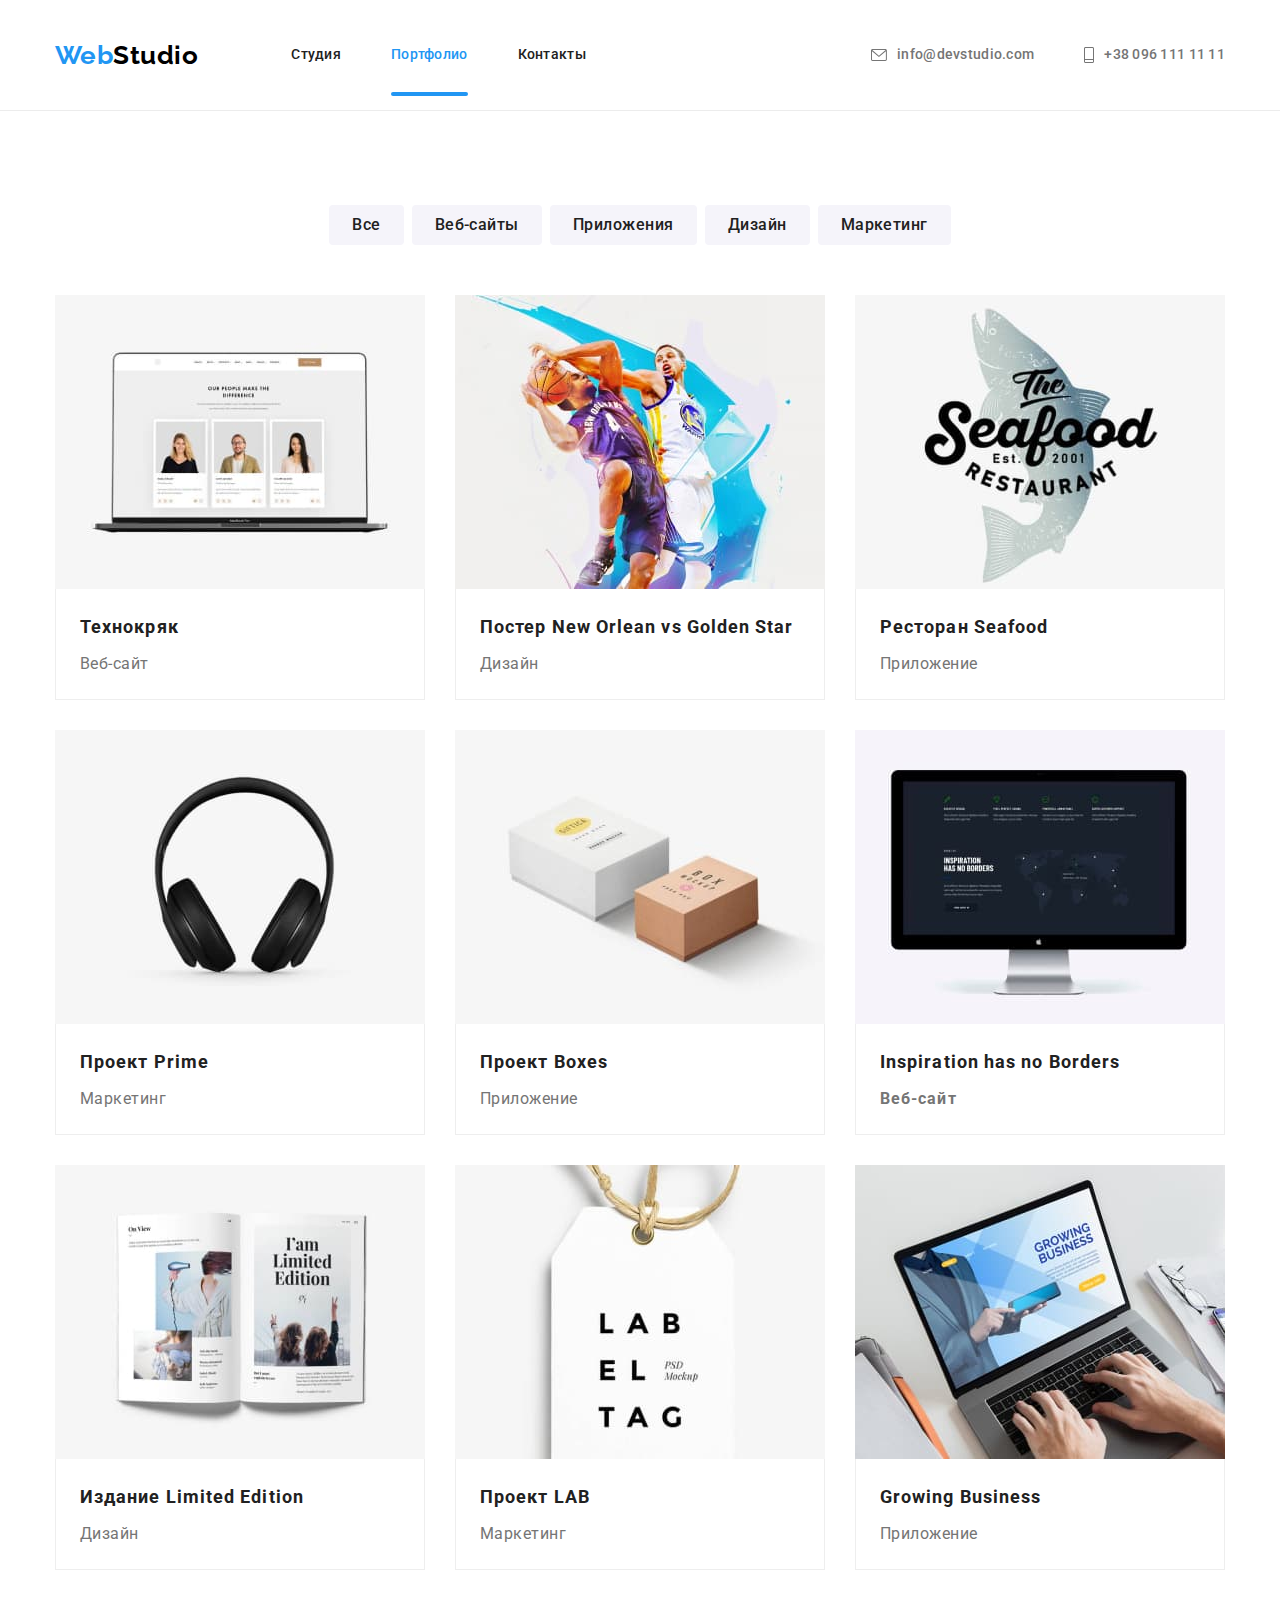
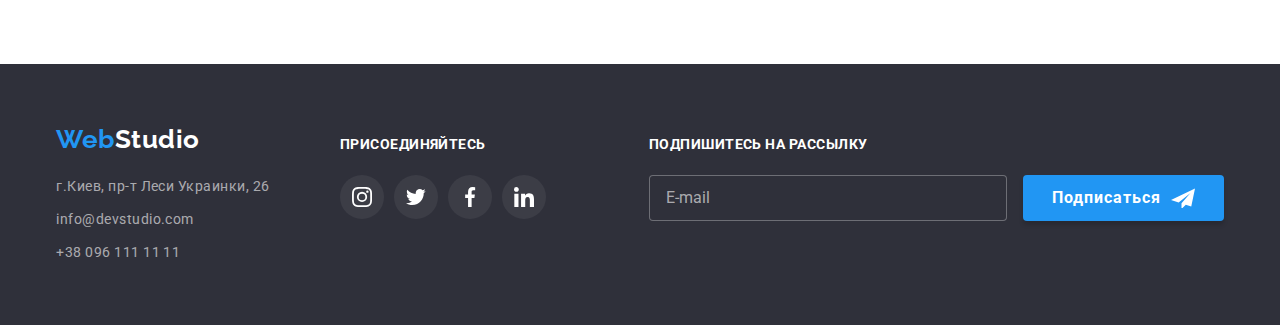
==== commit 298b0492: "add photo" ====
--- a/portfolio.html
+++ b/portfolio.html
@@ -122,10 +122,13 @@
             <li class="portfolio-item">
               <div class="portfolio-description">
                 <img
-                src="./images/tehno.jpg"
-                alt="открытый ноутбук с сайтом Технокряк"
-                width="370"
-                height="294"
+                  srcset="
+                    ./images/our-people.jpg 1x,                   
+                    ./images/our-people-2x.jpg 2x
+                  "
+                  src="./images/our-people.jpg"
+                  alt="фото сотрудников"
+                  width="450"
                 />
                 <div class="portfolio-overlay">
                   <p class="portfolio-description-text">Технокряк это современная площадка распространения коронавируса. Компании используют эту платформу для цифрового шпионажа и атак на защищённые сервера конкурентов.</p>
@@ -139,10 +142,13 @@
             <li class="portfolio-item">
               <div class="portfolio-description">
                 <img
-                  src="./images/poster.jpg"
+                  srcset="
+                    ./images/ball.jpg 1x,                   
+                    ./images/ball-2x.jpg 2x
+                  "
+                  src="./images/ball.jpg"
                   alt="парни играют в баскетбол"
-                  width="370"
-                  height="294"
+                  width="450"
                 />
                 <div class="portfolio-overlay">
                   <p class="portfolio-description-text">Технокряк это современная площадка распространения коронавируса. Компании используют эту платформу для цифрового шпионажа и атак на защищённые сервера конкурентов.</p>
@@ -159,10 +165,13 @@
             <li class="portfolio-item">
               <div class="portfolio-description">
                 <img
+                  srcset="
+                    ./images/seafood.jpg 1x,                   
+                    ./images/seafood-2x.jpg 2x
+                  "
                   src="./images/seafood.jpg"
-                  alt="логотип ресторана Seafood"
-                  width="370"
-                  height="294"
+                  alt="ресторан морепродуктов"
+                  width="450"
                 />
                 <div class="portfolio-overlay">
 
@@ -178,10 +187,13 @@
             <li class="portfolio-item">
               <div class="portfolio-description">
                 <img
-                  src="./images/prime.jpg"
+                  srcset="
+                    ./images/headphone.jpg 1x,                   
+                    ./images/headphone-2x.jpg 2x
+                  "
+                  src="./images/headphone.jpg"
                   alt="наушники"
-                  width="370"
-                  height="294"
+                  width="450"
                 />
                 <div class="portfolio-overlay">
                   <p class="portfolio-description-text">Технокряк это современная площадка распространения коронавируса. Компании используют эту платформу для цифрового шпионажа и атак на защищённые сервера конкурентов.</p>
@@ -196,10 +208,13 @@
             <li class="portfolio-item">
               <div class="portfolio-description">
                 <img
-                  src="./images/boxes.jpg"
+                  srcset="
+                    ./images/2-box.jpg 1x,                   
+                    ./images/2-box-2x.jpg 2x
+                  "
+                  src="./images/2-box.jpg"
                   alt="две коробки"
-                  width="370"
-                  height="294"
+                  width="450"
                 />
                 <div class="portfolio-overlay">
                   <p class="portfolio-description-text">Технокряк это современная площадка распространения коронавируса. Компании используют эту платформу для цифрового шпионажа и атак на защищённые сервера конкурентов.</p>
@@ -214,10 +229,13 @@
             <li class="portfolio-item">
               <div class="portfolio-description">
                 <img
-                  src="./images/monitor.jpg"
-                  alt="компьютерный монитор"
-                  width="370"
-                  height="294"
+                  srcset="
+                    ./images/screen.jpg 1x,                   
+                    ./images/screen-2x.jpg 2x
+                  "
+                  src="./images/screen.jpg"
+                  alt="экран"
+                  width="450"
                 />
                 <div class="portfolio-overlay">
                   <p class="portfolio-description-text">Технокряк это современная площадка распространения коронавируса. Компании используют эту платформу для цифрового шпионажа и атак на защищённые сервера конкурентов.</p>
@@ -232,10 +250,13 @@
             <li class="portfolio-item">
               <div class="portfolio-description">
                 <img
-                  src="./images/limited.jpg"
-                  alt="открытый журнал"
-                  width="370"
-                  height="294"
+                  srcset="
+                    ./images/book.jpg 1x,                   
+                    ./images/book-2x.jpg 2x
+                  "
+                  src="./images/book.jpg"
+                  alt="книга"
+                  width="450"
                 />
                 <div class="portfolio-overlay">
                   <p class="portfolio-description-text">Технокряк это современная площадка распространения коронавируса. Компании используют эту платформу для цифрового шпионажа и атак на защищённые сервера конкурентов.</p>
@@ -250,10 +271,13 @@
             <li class="portfolio-item">
               <div class="portfolio-description">
                 <img
-                  src="./images/lab.jpg"
-                  alt="этикетка LAB"
-                  width="370"
-                  height="294"
+                  srcset="
+                    ./images/label.jpg 1x,                   
+                    ./images/label-2x.jpg 2x
+                  "
+                  src="./images/label.jpg"
+                  alt="бирка для чемодана"
+                  width="450"
                 />
                 <div class="portfolio-overlay">
                   <p class="portfolio-description-text">Технокряк это современная площадка распространения коронавируса. Компании используют эту платформу для цифрового шпионажа и атак на защищённые сервера конкурентов.</p>
@@ -268,10 +292,13 @@
             <li class="portfolio-item border">
               <div class="portfolio-description">
                 <img
-                  src="./images/growing.jpg"
-                  alt="человек работает на макбуке"
-                  width="370"
-                  height="294"
+                  srcset="
+                    ./images/leptop.jpg 1x,                   
+                    ./images/leptop-2x.jpg 2x
+                  "
+                  src="./images/leptop.jpg"
+                  alt="ноутбук"
+                  width="450"
                 />
                 <div class="portfolio-overlay">
                   <p class="portfolio-description-text">Технокряк это современная площадка распространения коронавируса. Компании используют эту платформу для цифрового шпионажа и атак на защищённые сервера конкурентов.</p>
--- a/css/main.min.css
+++ b/css/main.min.css
@@ -1,2 +1,2 @@
-:root{--primary-text-color: #212121;--secondary-text-color: #757575;--white-text-color: #ffffff;--accent-color: #2196f3;--black-logo-color: #000000;--footer-text-color: rgba(255, 255, 255, 0.6);--white-background-color: #ffffff;--hero-background-color: #2f303a;--team-background-color: #f5f4fa}body{font-family:"Roboto";letter-spacing:0.03em;background-color:var(--white-background-color);color:var(--primary-text-color)}.list{list-style:none}.link{text-decoration:none}h1,h2,h3,h4,h5,h6,p,ul{margin:0;padding:0}img{display:block;width:100%;height:auto}.container{width:100%;margin-left:auto;margin-right:auto}@media screen and (min-width: 480px){.container{padding-left:15px;padding-right:15px}}@media screen and (min-width: 480px){.container{width:480px}}@media screen and (min-width: 768px){.container{width:768px}}@media screen and (min-width: 1200px){.container{width:1200px}}.section-title{font-weight:700;font-size:36px;line-height:1.17;text-align:center;color:var(--primary-text-color)}.logo{font-family:"Raleway";font-weight:700;font-size:26px;line-height:1.19;align-items:center;text-align:center;color:var(--accent-color)}.visually-hidden{position:absolute;width:1px;height:1px;margin:-1px;padding:0;overflow:hidden;border:0;clip:rect(0 0 0 0)}.header{border-bottom:1px solid #ececec;padding-top:15px;padding-bottom:15px}.header__section{display:flex;align-items:center;justify-content:space-between;padding-left:15px;padding-right:15px}@media screen and (max-width: 767px){.header__section{max-width:767px}}.header__nav{display:flex;align-items:center}.header__logo{margin-right:93px}.header__logo--black{color:var(--black-logo-color)}.nav{display:flex}@media screen and (max-width: 767px){.nav{display:none}}.nav__item:not(:last-child){margin-right:50px}.nav__link{display:block;padding-top:32px;padding-bottom:32px;font-weight:500;font-size:14px;line-height:1.14;letter-spacing:0.02em;color:var(--primary-text-color);position:relative;transition:color 250ms cubic-bezier(0.4, 0, 0.2, 1)}.nav__link:focus,.nav__link:hover{color:var(--accent-color)}.nav__link--current{color:var(--accent-color)}.nav__link--current::after{position:absolute;display:block;content:"";width:100%;height:4px;border-radius:2px;bottom:-1px;background-color:var(--accent-color)}.header-contact{display:flex}@media screen and (max-width: 767px){.header-contact{display:none}}@media screen and (min-width: 768px) and (max-width: 1199px){.header-contact{flex-direction:column;align-content:center}}.header-contack__list{margin-left:auto}.header-contact__item+.header-contact__item{margin-left:50px}@media screen and (min-width: 768px) and (max-width: 1199px){.header-contact__item+.header-contact__item{margin-left:0px}}@media screen and (min-width: 768px) and (max-width: 1199px){.header-contact__item{margin-left:0px}}.header-contact__link{display:inline-flex;padding:32px 0px 32px;align-items:center;font-weight:500;font-size:14px;line-height:1.14;letter-spacing:0.02em;color:var(--secondary-text-color);transition:color 250ms cubic-bezier(0.4, 0, 0.2, 1)}.header-contact__link:hover,.header-contact__link:focus{color:var(--accent-color)}@media screen and (min-width: 768px) and (max-width: 1199px){.header-contact__link{padding:0}}@media screen and (min-width: 768px) and (max-width: 1199px){.header-contact__item:not(:last-child){margin-bottom:10px}}.header-contact__icon{margin-right:10px;fill:currentColor}.mob-menu{width:100vw;height:100vh;position:fixed;background-color:#fff;top:0;right:0;padding:15px 10px 48px 40px;z-index:999}.flex{display:flex;flex-direction:column;justify-content:space-between}.menu-open{display:flex;align-items:center;justify-content:center;width:40px;height:40px;background-color:transparent;color:#212121;border:none;margin-left:auto;cursor:pointer}.menu-open:hover,.menu-open:focus{fill:var(--accent-color)}@media screen and (min-width: 768px){.menu-open{display:none}}.menu-close{display:flex;align-items:center;justify-content:center;background-color:transparent;color:#212121;border:none;margin-left:auto;cursor:pointer}.menu-close:hover,.menu-close:focus{fill:var(--accent-color)}.mob-menu-list__item:not(:last-child){margin-bottom:32px}.mob-menu-list__link{font-family:Roboto;font-weight:500;font-size:40px;line-height:1.18;letter-spacing:0.02em;color:#212121}.mob-menu-list__link:focus,.mob-menu-list__link:hover{color:var(--accent-color)}.mob-menu-list__link--current{color:var(--accent-color)}.mob-menu-list__tell{display:block;margin-bottom:32px;font-family:Roboto;font-style:normal;font-weight:500;font-size:34px;line-height:1.18;letter-spacing:0.02em;color:#2196f3}.mob-menu-list__mail{display:block;font-family:Roboto;font-style:normal;font-weight:500;font-size:24px;line-height:1.17;letter-spacing:0.02em;color:#757575;margin-bottom:64px}.mob-menu-list__social{display:flex;flex-direction:row;column-gap:20px}.mob-menu-list__social-item{position:relative;font-weight:500;font-size:18px;line-height:1.22;letter-spacing:0.02em;color:#2196f3}.mob-menu-list__social-item:not(:first-child)::before{content:"";display:block;position:absolute;top:0;left:-10px;width:1px;height:22px;background-color:rgba(33,33,33,0.2)}.mob-menu.is-hidden{opacity:0;visibility:hidden;pointer-events:none}.hero{padding-top:118px;padding-bottom:118px;max-width:1600px;min-height:400px;background-image:linear-gradient(to right, rgba(47,48,58,0.4), rgba(47,48,58,0.4)),url(../images/hero.jpg);background-color:var(--hero-background-color);background-repeat:no-repeat;background-position:center;background-size:cover;text-align:center}@media screen and (min-width: 1200px){.hero{min-height:600px;padding-top:200px;padding-bottom:200px}}.hero__title{padding:0;margin-bottom:30px;margin-left:auto;margin-right:auto;max-width:250px;font-weight:900;font-size:18px;line-height:1.62;letter-spacing:0.06em;text-transform:uppercase;color:var(--white-text-color)}@media screen and (min-width: 480px){.hero__title{font-size:26px;max-width:360px}}@media screen and (min-width: 1200px){.hero__title{font-size:44px;max-width:360px;line-height:1.36;max-width:696px;margin-left:auto;margin-right:auto}}.hero__btn{display:inline-block;min-width:140px;border-radius:4px;border:1px solid transparent;padding:7px;background-color:var(--accent-color);color:var(--white-text-color);font-family:"Roboto";font-weight:700;font-size:12px;line-height:1.87;align-items:center;text-align:center;letter-spacing:0.06em;cursor:pointer;transition:background-color 250ms cubic-bezier(0.4, 0, 0.2, 1),color 250ms cubic-bezier(0.4, 0, 0.2, 1)}.hero__btn:hover,.hero__btn:focus{background-color:var(--white-text-color);color:var(--accent-color)}@media screen and (min-width: 480px){.hero__btn{padding:10px 32px;font-size:16px;min-width:200px}}.features{padding-top:60px;padding-bottom:60px}@media screen and (min-width: 1200px){.features{padding-top:94px;padding-bottom:94px}}@media screen and (max-width: 479px){.features{padding-left:15px;padding-right:15px}}.features-flex{display:flex;flex-wrap:wrap}.features-list{justify-content:center;grid-gap:30px}@media screen and (min-width: 480px){.features-list__item{width:450px}}@media screen and (min-width: 768px){.features-list__item{width:354px}}@media screen and (min-width: 1200px){.features-list__item{width:270px}}.features-list__icon-fon{display:flex;height:120px;align-items:center;justify-content:center;flex-direction:column;margin-bottom:30px;background-color:var(--team-background-color)}@media screen and (min-width: 480px){.features-list__icon-fon{width:450px}}@media screen and (min-width: 768px){.features-list__icon-fon{width:354px}}@media screen and (min-width: 1200px){.features-list__icon-fon{width:270px}}.features-list__icon{align-items:center}.features-list__title{margin-bottom:10px;font-weight:700;font-size:14px;line-height:1.14;text-transform:uppercase;text-align:center}@media screen and (min-width: 768px){.features-list__title{text-align:left}}.features-list__text{font-size:14px;line-height:1.71;color:var(--secondary-text-color)}.work{padding-bottom:94px;display:none}@media screen and (min-width: 1200px){.work{display:block}}.work__title{margin-bottom:50px}.work-list{display:flex;justify-content:center;align-items:center;grid-gap:30px}.work-list__item{position:relative}.work-list__text{width:100%;position:absolute;bottom:0;left:0;padding:27px 0px;font-weight:bold;font-size:14px;line-height:1.14;text-align:center;text-transform:uppercase;color:var(--white-text-color);background-color:rgba(47,48,58,0.8)}.team{padding-top:60px;padding-bottom:60px;background-color:var(--team-background-color)}@media screen and (min-width: 1200px){.team{padding-top:94px;padding-bottom:94px}}.team__title{margin-bottom:30px;font-weight:700;font-size:28px;line-height:1.17;text-align:center}@media screen and (min-width: 1200px){.team__title{margin-bottom:50px;font-size:36px}}.team-list{display:flex;flex-wrap:wrap;justify-content:center;align-items:center;grid-gap:30px}.team-list__item{box-shadow:0px 1px 3px rgba(0,0,0,0.12),0px 1px 1px rgba(0,0,0,0.14),0px 2px 1px rgba(0,0,0,0.2);background-color:var(--white-background-color)}@media screen and (max-width: 479px){.team-list__item{width:270px}}@media screen and (min-width: 480px){.team-list__item{width:450px}}@media screen and (min-width: 768px){.team-list__item{width:354px}}@media screen and (min-width: 1200px){.team-list__item{width:270px}}.team-list__workers{padding:30px 0px}.team-list__worker{font-weight:500;font-size:16px;line-height:1.19;text-align:center}.team-list__profession{margin-top:10px;font-size:16px;line-height:1.19;text-align:center;color:var(--secondary-text-color)}.team-list__social-list{display:flex;justify-content:space-between;align-items:center;padding:0px 32px;margin-top:16px;list-style:none}.team-list__social-item{width:44px;height:44px}.team-list__social-link{display:block;width:44px;height:44px;border-radius:50%;color:#afb1b8;background-color:#ffffff;transition:background-color 250ms cubic-bezier(0.4, 0, 0.2, 1),color 250ms cubic-bezier(0.4, 0, 0.2, 1)}.team-list__social-link:hover,.team-list__social-link:focus{color:#ffffff;background-color:var(--accent-color)}.team-list__social-icon{margin:12px 0px 0px 12px;fill:currentColor}.client{padding-top:60px;padding-bottom:60px}@media screen and (min-width: 1200px){.client{padding-top:94px;padding-bottom:94px}}.client__title{margin-bottom:30px;font-weight:700;font-size:28px;line-height:1.17;text-align:center}@media screen and (min-width: 1200px){.client__title{margin-bottom:50px;font-size:36px}}.client__list{justify-content:center;align-items:center;grid-gap:30px}.customers{display:flex;flex-wrap:wrap}@media screen and (min-width: 1200px){.customers{flex-wrap:nowrap}}.customers__item{height:90px;transition:border-color 250ms cubic-bezier(0.4, 0, 0.2, 1),color 250ms cubic-bezier(0.4, 0, 0.2, 1)}.customers__item:focus,.customers__item:hover{color:var(--accent-color);border-color:var(--accent-color)}@media screen and (max-width: 767px){.customers__item{width:210px}}@media screen and (min-width: 768px){.customers__item{width:226px}}@media screen and (min-width: 1200px){.customers__item{width:170px}}.customers__link{display:flex;justify-content:center;align-items:center;border:1px solid #afb1b8;color:#afb1b8;background-color:#fff;padding:16px 32px;transition:border-color 250ms cubic-bezier(0.4, 0, 0.2, 1),color 250ms cubic-bezier(0.4, 0, 0.2, 1)}.customers__link:focus,.customers__link:hover{color:var(--accent-color);border-color:var(--accent-color)}@media screen and (min-width: 1200px){.customers__link{width:170px}}.customers__icon{fill:currentColor}.footer{padding-top:60px;padding-bottom:60px;text-align:center;background-color:var(--hero-background-color)}.footer__flex{display:block;margin:0;padding:0;list-style:none}@media (min-width: 768px){.footer__flex{display:flex;justify-content:center;flex-wrap:wrap;gap:30px 165px}}@media (min-width: 1200px){.footer__flex{display:flex;justify-content:center;text-align:left;gap:70px}}.footer__logo--white{color:var(--white-text-color)}.footer-contact{margin-top:20px}.footer-contact__address{color:var(--white-text-color)}.footer-contact__item{margin-top:9px}.footer-contact__link{font-style:normal;font-size:14px;line-height:1.71;color:var(--footer-text-color);transition:color 250ms cubic-bezier(0.4, 0, 0.2, 1)}.footer-contact__link:hover,.footer-contact__link:focus{color:var(--accent-color)}.social-section{display:block;margin-top:60px;text-align:center}@media (min-width: 768px){.social-section{margin-top:0px}}.social-section__text{padding:20px 0px 10px 0px;margin-bottom:20px;font-weight:700;font-size:14px;line-height:1.14px;text-transform:uppercase;color:var(--white-text-color)}@media (min-width: 768px){.social-section__text{padding-bottom:10px}}@media (min-width: 1200px){.social-section__text{text-align:left}}.footer-list{display:flex;justify-content:space-between;justify-content:center;padding:0;margin-top:0;list-style:none}.footer-list__item{width:44px;height:44px;margin-right:10px}.footer-list__link{display:flex;width:44px;height:44px;border-radius:50%;color:#ffffff;background-color:#ffffff10;transition:background-color 250ms cubic-bezier(0.4, 0, 0.2, 1),color 250ms cubic-bezier(0.4, 0, 0.2, 1)}.footer-list__link:hover,.footer-list__link:focus{color:#ffffff;background-color:var(--accent-color)}.footer-list__icon{margin:12px 0px 0px 12px;fill:currentColor}.footer-submit{margin-top:60px}@media (min-width: 768px){.footer-submit{margin-top:0px;padding:0}}@media (min-width: 1200px){.footer-submit{margin-left:23px}}.footer-submit__text{padding:20px 0px 10px 0px;margin-bottom:20px;font-weight:700;font-size:14px;line-height:1.14px;text-transform:uppercase;color:var(--white-text-color)}.footer-submit__input{margin-bottom:20px;width:100%;margin:0;padding:13px 16px;border-radius:4px;border:1px solid rgba(255,255,255,0.3);background-color:var(--hero-background-color);color:var(--white-text-color)}.footer-submit__input::placeholder{font-size:16px;line-height:1.25;color:rgba(255,255,255,0.6)}@media (min-width: 1200px){.footer-submit__input{width:358px;margin-right:12px}}.footer-submit__btn{display:inline-flex;align-items:center;justify-content:center;border:none;margin-top:20px;padding:8px 29px;border-radius:4px;background-color:var(--accent-color);box-shadow:0px 4px 4px rgba(0,0,0,0.15);color:var(--white-text-color);font-family:"Roboto";font-style:normal;font-weight:700;font-size:16px;line-height:1.87;letter-spacing:0.06em;cursor:pointer;min-height:43px}@media (min-width: 1200px){.footer-submit__btn{margin-top:0px}}.footer-submit__btn::after{content:"";display:inline-block;width:24px;height:20px;margin-left:10px;background-image:url(../images/send.svg)}.portfolio-section{padding-top:60px;padding-bottom:60px}@media screen and (min-width: 1200px){.portfolio-section{padding-top:94px;padding-bottom:94px}}@media screen and (max-width: 479px){.portfolio-section{padding-left:15px;padding-right:15px}}.portfolio-btn-list{display:flex;flex-wrap:wrap;justify-content:flex-start;margin-bottom:40px;grid-gap:8px;grid-row-gap:15px}@media (min-width: 768px){.portfolio-btn-list{justify-content:center;margin-bottom:30px}}@media (min-width: 1200px){.portfolio-btn-list{margin-bottom:50px}}.portfolio-item:hover .portfolio-overlay{transform:translateY(0)}.portfolio-description{position:relative;overflow:hidden}.portfolio-overlay{position:absolute;display:inline-block;content:"";width:100%;height:100%;top:0;left:0;background-color:rgba(33,150,243,0.9);transform:translateY(100%);transition:transform 250ms cubic-bezier(0.4, 0, 0.2, 1)}.portfolio-description-text{position:absolute;top:0;left:0;padding:63px 24px;font-size:18px;line-height:1.56;color:var(--white-text-color)}.portfolio-btn{display:inline-block;min-width:73px;border-radius:4px;border:1px solid transparent;padding:6px 22px;font-family:"Roboto";font-weight:500;font-size:16px;line-height:1.63;letter-spacing:0.03em;text-align:center;background-color:var(--team-background-color);color:var(--primary-text-color);cursor:pointer;transition:background-color 250ms cubic-bezier(0.4, 0, 0.2, 1),color 250ms cubic-bezier(0.4, 0, 0.2, 1),box-shadow 250ms cubic-bezier(0.4, 0, 0.2, 1)}.portfolio-btn:hover,.portfolio-btn:focus{background-color:var(--accent-color);color:var(--white-text-color);box-shadow:0px 3px 1px rgba(0,0,0,0.1),0px 1px 2px rgba(0,0,0,0.08),0px 2px 2px rgba(0,0,0,0.12)}.portfolio-list{display:grid;grid-template-columns:auto;gap:30px 30px;align-items:stretch}@media screen and (min-width: 480px){.portfolio-list{grid-template-columns:auto}}@media screen and (min-width: 768px){.portfolio-list{grid-template-columns:auto auto}}@media screen and (min-width: 1200px){.portfolio-list{grid-template-columns:auto auto auto}}.portfolio-item{transition:box-shadow 250ms cubic-bezier(0.4, 0, 0.2, 1)}.portfolio-item:hover,.portfolio-item:focus{box-shadow:0px 3px 1px rgba(0,0,0,0.1),0px 1px 2px rgba(0,0,0,0.08),0px 2px 2px rgba(0,0,0,0.12)}.portfolio-border{border:1px solid #eeeeee;border-top:transparent;padding:20px 24px}.portfolio-list-title{font-weight:700;font-size:18px;line-height:2;letter-spacing:0.06em}.portfolio-list-text{margin-top:4px;font-size:16px;line-height:1.87;color:var(--secondary-text-color)}.backdrop{position:fixed;display:flex;align-items:center;justify-content:center;width:100vw;height:100vh;background-color:rgba(0,0,0,0.2);top:0;transition:opacity 250ms cubic-bezier(0.4, 0, 0.2, 1),visibility 250ms cubic-bezier(0.4, 0, 0.2, 1)}.backdrop.is-hidden{opacity:0;visibility:hidden;pointer-events:none}.backdrop.is-hidden .modal{transform:scale(2)}.modal{width:320px;min-height:581px;background-color:#ffffff;position:relative;transform:scale(1);transition:transform 250ms cubic-bezier(0.4, 0, 0.2, 1)}@media screen and (min-width: 480px){.modal{width:450px;min-height:609px}}@media screen and (min-width: 1200px){.modal{width:528px;min-height:581px}}.modal-icon{fill:var(--black-logo-color);transition:fill 250ms cubic-bezier(0.4, 0, 0.2, 1)}.close-btn{position:absolute;display:flex;align-items:center;justify-content:center;right:8px;top:8px;background-color:transparent;border-radius:50%;width:30px;height:30px;border:1px solid rgba(0,0,0,0.1);cursor:pointer}.close-btn:hover .modal-icon{fill:var(--accent-color)}.form{margin-left:auto;margin-right:auto;padding:40px}@media screen and (min-width: 480px){.form{width:450px}}@media screen and (min-width: 1200px){.form{width:528px}}.form-title{display:block;font-weight:700;font-size:20px;line-height:1.15;text-align:center}.top-title{margin-top:12px}.form-field{position:relative;display:flex;flex-direction:column;margin-bottom:10px}.form-label,.comment-label{font-size:12px;line-height:1.16;letter-spacing:0.01em;color:var(--secondary-text-color);margin-bottom:4px}.form-input{width:100%;margin:0;padding:11px 42px;border:1px solid rgba(33,33,33,0.2);border-radius:4px;outline:none;transition:border-color 250ms cubic-bezier(0.4, 0, 0.2, 1)}.form-input:focus{border-color:var(--accent-color)}.form-input:focus ~ .input-icon{fill:var(--accent-color)}.input-icon{position:absolute;top:50%;left:15px;transform:translateY(25%);display:inline-block;width:12px;height:12px;transition:fill 250ms cubic-bezier(0.4, 0, 0.2, 1)}textarea{resize:none;border:1px solid rgba(33,33,33,0.2);border-radius:4px;padding:12px 16px;font-size:12px;line-height:1.17;letter-spacing:0.01em;height:120px;outline:none;transition:border-color 250ms cubic-bezier(0.4, 0, 0.2, 1)}textarea:focus{border-color:var(--accent-color)}.comment::placeholder{font-size:12px;line-height:1.17;letter-spacing:0.01em;color:#757575}.form-field-chek{padding-left:0px;margin-top:25px;margin-bottom:30px}@media screen and (min-width: 1200px){.form-field-chek{padding-left:14px}}.icon-chek{display:inline-block;width:16px;height:15px;border:2px solid #212121;border-radius:2px;margin-right:7px}.form-checkbox{position:absolute;width:1px;height:1px;margin:-1px;padding:0;overflow:hidden;border:0;clip:rect(0 0 0 0)}.form-checkbox:checked+.icon-chek{background-image:url(../images/icon-check.svg);background-position:center;background-repeat:no-repeat;background-color:var(--accent-color);background-origin:border-box;border-color:var(--accent-color)}.policy-label{position:relative;display:flex;align-items:center;font-size:11px;line-height:1.14;color:var(--secondary-text-color)}@media screen and (max-width: 479px){.policy-label{font-size:10px;line-height:1.11}}@media screen and (min-width: 1200px){.policy-label{font-size:14px;line-height:1.71}}.policy-link{margin-left:3px;color:#2196f3}@media screen and (max-width: 479px){.policy-link{position:absolute;top:18px;left:21px}}.form-btn{display:flex;align-items:center;justify-content:center;margin:0 auto;padding:10px 56px;border:none;border-radius:4px;text-align:center;text-decoration:none;font-family:"Roboto";font-style:normal;font-weight:700;font-size:16px;line-height:1.87;letter-spacing:0.06em;cursor:pointer;background-color:var(--accent-color);box-shadow:0px 4px 4px rgba(0,0,0,0.15);color:var(--white-text-color);transition:background-color 250ms cubic-bezier(0.4, 0, 0.2, 1)}.form-btn:focus,.form-btn:hover{background-color:#188ce8}
+:root{--primary-text-color: #212121;--secondary-text-color: #757575;--white-text-color: #ffffff;--accent-color: #2196f3;--black-logo-color: #000000;--footer-text-color: rgba(255, 255, 255, 0.6);--white-background-color: #ffffff;--hero-background-color: #2f303a;--team-background-color: #f5f4fa}body{font-family:"Roboto";letter-spacing:0.03em;background-color:var(--white-background-color);color:var(--primary-text-color)}.list{list-style:none}.link{text-decoration:none}h1,h2,h3,h4,h5,h6,p,ul{margin:0;padding:0}img{display:block;width:100%;height:auto}.container{width:100%;margin-left:auto;margin-right:auto}@media screen and (min-width: 480px){.container{padding-left:15px;padding-right:15px}}@media screen and (min-width: 480px){.container{width:480px}}@media screen and (min-width: 768px){.container{width:768px}}@media screen and (min-width: 1200px){.container{width:1200px}}.section-title{font-weight:700;font-size:36px;line-height:1.17;text-align:center;color:var(--primary-text-color)}.logo{font-family:"Raleway";font-weight:700;font-size:26px;line-height:1.19;align-items:center;text-align:center;color:var(--accent-color)}.visually-hidden{position:absolute;width:1px;height:1px;margin:-1px;padding:0;overflow:hidden;border:0;clip:rect(0 0 0 0)}.header{border-bottom:1px solid #ececec;padding-top:15px;padding-bottom:15px}.header__section{display:flex;align-items:center;justify-content:space-between;padding-left:15px;padding-right:15px}@media screen and (max-width: 767px){.header__section{max-width:767px}}.header__nav{display:flex;align-items:center}.header__logo{margin-right:93px}.header__logo--black{color:var(--black-logo-color)}.nav{display:flex}@media screen and (max-width: 767px){.nav{display:none}}.nav__item:not(:last-child){margin-right:50px}.nav__link{display:block;padding-top:32px;padding-bottom:32px;font-weight:500;font-size:14px;line-height:1.14;letter-spacing:0.02em;color:var(--primary-text-color);position:relative;transition:color 250ms cubic-bezier(0.4, 0, 0.2, 1)}.nav__link:focus,.nav__link:hover{color:var(--accent-color)}.nav__link--current{color:var(--accent-color)}.nav__link--current::after{position:absolute;display:block;content:"";width:100%;height:4px;border-radius:2px;bottom:-1px;background-color:var(--accent-color)}.header-contact{display:flex}@media screen and (max-width: 767px){.header-contact{display:none}}@media screen and (min-width: 768px) and (max-width: 1199px){.header-contact{flex-direction:column;align-content:center}}.header-contack__list{margin-left:auto}.header-contact__item+.header-contact__item{margin-left:50px}@media screen and (min-width: 768px) and (max-width: 1199px){.header-contact__item+.header-contact__item{margin-left:0px}}@media screen and (min-width: 768px) and (max-width: 1199px){.header-contact__item{margin-left:0px}}.header-contact__link{display:inline-flex;padding:32px 0px 32px;align-items:center;font-weight:500;font-size:14px;line-height:1.14;letter-spacing:0.02em;color:var(--secondary-text-color);transition:color 250ms cubic-bezier(0.4, 0, 0.2, 1)}.header-contact__link:hover,.header-contact__link:focus{color:var(--accent-color)}@media screen and (min-width: 768px) and (max-width: 1199px){.header-contact__link{padding:0}}@media screen and (min-width: 768px) and (max-width: 1199px){.header-contact__item:not(:last-child){margin-bottom:10px}}.header-contact__icon{margin-right:10px;fill:currentColor}.mob-menu{width:100vw;height:100vh;position:fixed;background-color:#fff;top:0;right:0;padding:15px 10px 48px 40px;z-index:999}.flex{display:flex;flex-direction:column;justify-content:space-between}.menu-open{display:flex;align-items:center;justify-content:center;width:40px;height:40px;background-color:transparent;color:#212121;border:none;margin-left:auto;cursor:pointer}.menu-open:hover,.menu-open:focus{fill:var(--accent-color)}@media screen and (min-width: 768px){.menu-open{display:none}}.menu-close{display:flex;align-items:center;justify-content:center;background-color:transparent;color:#212121;border:none;margin-left:auto;cursor:pointer}.menu-close:hover,.menu-close:focus{fill:var(--accent-color)}.mob-menu-list__item:not(:last-child){margin-bottom:32px}.mob-menu-list__link{font-family:Roboto;font-weight:500;font-size:40px;line-height:1.18;letter-spacing:0.02em;color:#212121}.mob-menu-list__link:focus,.mob-menu-list__link:hover{color:var(--accent-color)}.mob-menu-list__link--current{color:var(--accent-color)}.mob-menu-list__tell{display:block;margin-bottom:32px;font-family:Roboto;font-style:normal;font-weight:500;font-size:34px;line-height:1.18;letter-spacing:0.02em;color:#2196f3}.mob-menu-list__mail{display:block;font-family:Roboto;font-style:normal;font-weight:500;font-size:24px;line-height:1.17;letter-spacing:0.02em;color:#757575;margin-bottom:64px}.mob-menu-list__social{display:flex;flex-direction:row;column-gap:20px}.mob-menu-list__social-item{position:relative;font-weight:500;font-size:18px;line-height:1.22;letter-spacing:0.02em;color:#2196f3}.mob-menu-list__social-item:not(:first-child)::before{content:"";display:block;position:absolute;top:0;left:-10px;width:1px;height:22px;background-color:rgba(33,33,33,0.2)}.mob-menu.is-hidden{opacity:0;visibility:hidden;pointer-events:none}.hero{text-align:center;margin-left:auto;margin-right:auto;background-color:var(--hero-background-color);background-image:linear-gradient(to right, rgba(47,48,58,0.4), rgba(47,48,58,0.4)),url("../img/hero-mobile.jpg");background-repeat:no-repeat;background-size:cover;background-position:center;height:400px;padding-top:118px;padding-bottom:0px}@media screen and (min-device-pixel-ratio: 2), screen and (min-resolution: 192dpi), screen and (min-resolution: 2dppx){.hero{background-image:url(../images/hero-mobile2x.jpg)}}@media screen and (min-width: 768px){.hero{background-image:url("../images/hero-tablet.jpg")}}@media screen and (min-width: 768px) and (min-device-pixel-ratio: 2), screen and (min-width: 768px) and (min-resolution: 192dpi), screen and (min-width: 768px) and (min-resolution: 2dppx){.hero{background-image:url("../images/hero-tablet2x.jpg")}}@media screen and (min-width: 1200px){.hero{background-image:url("../images/hero-desctop.jpg")}}@media screen and (min-width: 1200px) and (min-device-pixel-ratio: 2), screen and (min-width: 1200px) and (min-resolution: 192dpi), screen and (min-width: 1200px) and (min-resolution: 2dppx){.hero{background-image:url("../images/hero-desctop2x.jpg")}}@media screen and (min-width: 1200px){.hero{max-width:1600px;height:600px;padding-top:200px}}.hero__title{padding:0;margin-bottom:30px;margin-left:auto;margin-right:auto;max-width:250px;font-weight:900;font-size:18px;line-height:1.62;letter-spacing:0.06em;text-transform:uppercase;color:var(--white-text-color)}@media screen and (min-width: 480px){.hero__title{font-size:26px;max-width:360px}}@media screen and (min-width: 1200px){.hero__title{font-size:44px;max-width:360px;line-height:1.36;max-width:696px;margin-left:auto;margin-right:auto}}.hero__btn{display:inline-block;min-width:140px;border-radius:4px;border:1px solid transparent;padding:7px;background-color:var(--accent-color);color:var(--white-text-color);font-family:"Roboto";font-weight:700;font-size:12px;line-height:1.87;align-items:center;text-align:center;letter-spacing:0.06em;cursor:pointer;transition:background-color 250ms cubic-bezier(0.4, 0, 0.2, 1),color 250ms cubic-bezier(0.4, 0, 0.2, 1)}.hero__btn:hover,.hero__btn:focus{background-color:var(--white-text-color);color:var(--accent-color)}@media screen and (min-width: 480px){.hero__btn{padding:10px 32px;font-size:16px;min-width:200px}}.features{padding-top:60px;padding-bottom:60px}@media screen and (min-width: 1200px){.features{padding-top:94px;padding-bottom:94px}}@media screen and (max-width: 479px){.features{padding-left:15px;padding-right:15px}}.features-flex{display:flex;flex-wrap:wrap}.features-list{justify-content:center;grid-gap:30px}@media screen and (min-width: 480px){.features-list__item{width:450px}}@media screen and (min-width: 768px){.features-list__item{width:354px}}@media screen and (min-width: 1200px){.features-list__item{width:270px}}.features-list__icon-fon{display:flex;height:120px;align-items:center;justify-content:center;flex-direction:column;margin-bottom:30px;background-color:var(--team-background-color)}@media screen and (min-width: 480px){.features-list__icon-fon{width:450px}}@media screen and (min-width: 768px){.features-list__icon-fon{width:354px}}@media screen and (min-width: 1200px){.features-list__icon-fon{width:270px}}.features-list__icon{align-items:center}.features-list__title{margin-bottom:10px;font-weight:700;font-size:14px;line-height:1.14;text-transform:uppercase;text-align:center}@media screen and (min-width: 768px){.features-list__title{text-align:left}}.features-list__text{font-size:14px;line-height:1.71;color:var(--secondary-text-color)}.work{padding-bottom:94px;display:none}@media screen and (min-width: 1200px){.work{display:block}}.work__title{margin-bottom:50px}.work-list{display:flex;justify-content:center;align-items:center;grid-gap:30px}.work-list__item{position:relative}.work-list__text{width:100%;position:absolute;bottom:0;left:0;padding:27px 0px;font-weight:bold;font-size:14px;line-height:1.14;text-align:center;text-transform:uppercase;color:var(--white-text-color);background-color:rgba(47,48,58,0.8)}.team{padding-top:60px;padding-bottom:60px;background-color:var(--team-background-color)}@media screen and (min-width: 1200px){.team{padding-top:94px;padding-bottom:94px}}.team__title{margin-bottom:30px;font-weight:700;font-size:28px;line-height:1.17;text-align:center}@media screen and (min-width: 1200px){.team__title{margin-bottom:50px;font-size:36px}}.team-list{display:flex;flex-wrap:wrap;justify-content:center;align-items:center;grid-gap:30px}.team-list__item{box-shadow:0px 1px 3px rgba(0,0,0,0.12),0px 1px 1px rgba(0,0,0,0.14),0px 2px 1px rgba(0,0,0,0.2);background-color:var(--white-background-color)}@media screen and (max-width: 479px){.team-list__item{width:270px}}@media screen and (min-width: 480px){.team-list__item{width:450px}}@media screen and (min-width: 768px){.team-list__item{width:354px}}@media screen and (min-width: 1200px){.team-list__item{width:270px}}.team-list__workers{padding:30px 0px}.team-list__worker{font-weight:500;font-size:16px;line-height:1.19;text-align:center}.team-list__profession{margin-top:10px;font-size:16px;line-height:1.19;text-align:center;color:var(--secondary-text-color)}.team-list__social-list{display:flex;justify-content:space-between;align-items:center;padding:0px 32px;margin-top:16px;list-style:none}.team-list__social-item{width:44px;height:44px}.team-list__social-link{display:block;width:44px;height:44px;border-radius:50%;color:#afb1b8;background-color:#ffffff;transition:background-color 250ms cubic-bezier(0.4, 0, 0.2, 1),color 250ms cubic-bezier(0.4, 0, 0.2, 1)}.team-list__social-link:hover,.team-list__social-link:focus{color:#ffffff;background-color:var(--accent-color)}.team-list__social-icon{margin:12px 0px 0px 12px;fill:currentColor}.client{padding-top:60px;padding-bottom:60px}@media screen and (min-width: 1200px){.client{padding-top:94px;padding-bottom:94px}}.client__title{margin-bottom:30px;font-weight:700;font-size:28px;line-height:1.17;text-align:center}@media screen and (min-width: 1200px){.client__title{margin-bottom:50px;font-size:36px}}.client__list{justify-content:center;align-items:center;grid-gap:30px}.customers{display:flex;flex-wrap:wrap}@media screen and (min-width: 1200px){.customers{flex-wrap:nowrap}}.customers__item{height:90px;transition:border-color 250ms cubic-bezier(0.4, 0, 0.2, 1),color 250ms cubic-bezier(0.4, 0, 0.2, 1)}.customers__item:focus,.customers__item:hover{color:var(--accent-color);border-color:var(--accent-color)}@media screen and (max-width: 767px){.customers__item{width:210px}}@media screen and (min-width: 768px){.customers__item{width:226px}}@media screen and (min-width: 1200px){.customers__item{width:170px}}.customers__link{display:flex;justify-content:center;align-items:center;border:1px solid #afb1b8;color:#afb1b8;background-color:#fff;padding:16px 32px;transition:border-color 250ms cubic-bezier(0.4, 0, 0.2, 1),color 250ms cubic-bezier(0.4, 0, 0.2, 1)}.customers__link:focus,.customers__link:hover{color:var(--accent-color);border-color:var(--accent-color)}@media screen and (min-width: 1200px){.customers__link{width:170px}}.customers__icon{fill:currentColor}.footer{text-align:center;padding:60px 0px;background-color:var(--hero-background-color)}.footer__flex{display:block;margin:0;padding:0px;list-style:none}@media (min-width: 768px){.footer__flex{display:flex;justify-content:center;flex-wrap:wrap;gap:30px 165px}}@media (min-width: 1200px){.footer__flex{display:flex;justify-content:center;text-align:left;gap:70px}}.footer__logo--white{color:var(--white-text-color)}.footer-contact{margin-top:20px}.footer-contact__address{color:var(--white-text-color)}.footer-contact__item{margin-top:9px}.footer-contact__link{font-style:normal;font-size:14px;line-height:1.71;color:var(--footer-text-color);transition:color 250ms cubic-bezier(0.4, 0, 0.2, 1)}.footer-contact__link:hover,.footer-contact__link:focus{color:var(--accent-color)}.social-section{display:block;margin-top:60px;text-align:center}@media (min-width: 768px){.social-section{margin-top:0px}}.social-section__text{padding:20px 0px 10px 0px;margin-bottom:20px;font-weight:700;font-size:14px;line-height:1.14px;text-transform:uppercase;color:var(--white-text-color)}@media (min-width: 768px){.social-section__text{padding-bottom:10px}}@media (min-width: 1200px){.social-section__text{text-align:left}}.footer-list{display:flex;justify-content:space-between;justify-content:center;padding:0;margin-top:0;list-style:none}.footer-list__item{width:44px;height:44px;margin-right:10px}.footer-list__link{display:flex;width:44px;height:44px;border-radius:50%;color:#ffffff;background-color:#ffffff10;transition:background-color 250ms cubic-bezier(0.4, 0, 0.2, 1),color 250ms cubic-bezier(0.4, 0, 0.2, 1)}.footer-list__link:hover,.footer-list__link:focus{color:#ffffff;background-color:var(--accent-color)}.footer-list__icon{margin:12px 0px 0px 12px;fill:currentColor}.footer-submit{margin-top:60px}@media (min-width: 768px){.footer-submit{margin-top:0px;padding:0}}@media (min-width: 1200px){.footer-submit{margin-left:23px}}.footer-submit__text{padding:20px 0px 10px 0px;margin-bottom:20px;font-weight:700;font-size:14px;line-height:1.14px;text-transform:uppercase;color:var(--white-text-color)}.footer-submit__input{margin-bottom:20px;width:100%;margin:0;padding:13px 16px;border-radius:4px;border:1px solid rgba(255,255,255,0.3);background-color:var(--hero-background-color);color:var(--white-text-color)}.footer-submit__input::placeholder{font-size:16px;line-height:1.25;color:rgba(255,255,255,0.6)}@media (min-width: 1200px){.footer-submit__input{width:358px;margin-right:12px}}.footer-submit__btn{display:inline-flex;align-items:center;justify-content:center;border:none;margin-top:20px;padding:8px 29px;border-radius:4px;background-color:var(--accent-color);box-shadow:0px 4px 4px rgba(0,0,0,0.15);color:var(--white-text-color);font-family:"Roboto";font-style:normal;font-weight:700;font-size:16px;line-height:1.87;letter-spacing:0.06em;cursor:pointer;min-height:43px}@media (min-width: 1200px){.footer-submit__btn{margin-top:0px}}.footer-submit__btn::after{content:"";display:inline-block;width:24px;height:20px;margin-left:10px;background-image:url(../images/send.svg)}.portfolio-section{padding-top:60px;padding-bottom:60px}@media screen and (min-width: 1200px){.portfolio-section{padding-top:94px;padding-bottom:94px}}@media screen and (max-width: 479px){.portfolio-section{padding-left:15px;padding-right:15px}}.portfolio-btn-list{display:flex;flex-wrap:wrap;justify-content:flex-start;margin-bottom:40px;grid-gap:8px;grid-row-gap:15px}@media (min-width: 768px){.portfolio-btn-list{justify-content:center;margin-bottom:30px}}@media (min-width: 1200px){.portfolio-btn-list{margin-bottom:50px}}.portfolio-item:hover .portfolio-overlay{transform:translateY(0)}.portfolio-description{position:relative;overflow:hidden}.portfolio-overlay{position:absolute;display:inline-block;content:"";width:100%;height:100%;top:0;left:0;background-color:rgba(33,150,243,0.9);transform:translateY(100%);transition:transform 250ms cubic-bezier(0.4, 0, 0.2, 1)}.portfolio-description-text{position:absolute;top:0;left:0;padding:63px 24px;font-size:18px;line-height:1.56;color:var(--white-text-color)}.portfolio-btn{display:inline-block;min-width:73px;border-radius:4px;border:1px solid transparent;padding:6px 22px;font-family:"Roboto";font-weight:500;font-size:16px;line-height:1.63;letter-spacing:0.03em;text-align:center;background-color:var(--team-background-color);color:var(--primary-text-color);cursor:pointer;transition:background-color 250ms cubic-bezier(0.4, 0, 0.2, 1),color 250ms cubic-bezier(0.4, 0, 0.2, 1),box-shadow 250ms cubic-bezier(0.4, 0, 0.2, 1)}.portfolio-btn:hover,.portfolio-btn:focus{background-color:var(--accent-color);color:var(--white-text-color);box-shadow:0px 3px 1px rgba(0,0,0,0.1),0px 1px 2px rgba(0,0,0,0.08),0px 2px 2px rgba(0,0,0,0.12)}.portfolio-list{display:grid;grid-template-columns:auto;gap:30px 30px;align-items:stretch}@media screen and (min-width: 480px){.portfolio-list{grid-template-columns:auto}}@media screen and (min-width: 768px){.portfolio-list{grid-template-columns:auto auto}}@media screen and (min-width: 1200px){.portfolio-list{grid-template-columns:auto auto auto}}.portfolio-item{transition:box-shadow 250ms cubic-bezier(0.4, 0, 0.2, 1)}.portfolio-item:hover,.portfolio-item:focus{box-shadow:0px 3px 1px rgba(0,0,0,0.1),0px 1px 2px rgba(0,0,0,0.08),0px 2px 2px rgba(0,0,0,0.12)}.portfolio-border{border:1px solid #eeeeee;border-top:transparent;padding:20px 24px}.portfolio-list-title{font-weight:700;font-size:18px;line-height:2;letter-spacing:0.06em}.portfolio-list-text{margin-top:4px;font-size:16px;line-height:1.87;color:var(--secondary-text-color)}.backdrop{position:fixed;display:flex;align-items:center;justify-content:center;width:100vw;height:100vh;background-color:rgba(0,0,0,0.2);top:0;transition:opacity 250ms cubic-bezier(0.4, 0, 0.2, 1),visibility 250ms cubic-bezier(0.4, 0, 0.2, 1)}.backdrop.is-hidden{opacity:0;visibility:hidden;pointer-events:none}.backdrop.is-hidden .modal{transform:scale(2)}.modal{width:320px;min-height:581px;background-color:#ffffff;position:relative;transform:scale(1);transition:transform 250ms cubic-bezier(0.4, 0, 0.2, 1)}@media screen and (min-width: 480px){.modal{width:450px;min-height:609px}}@media screen and (min-width: 1200px){.modal{width:528px;min-height:581px}}.modal-icon{fill:var(--black-logo-color);transition:fill 250ms cubic-bezier(0.4, 0, 0.2, 1)}.close-btn{position:absolute;display:flex;align-items:center;justify-content:center;right:8px;top:8px;background-color:transparent;border-radius:50%;width:30px;height:30px;border:1px solid rgba(0,0,0,0.1);cursor:pointer}.close-btn:hover .modal-icon{fill:var(--accent-color)}.form{margin-left:auto;margin-right:auto;padding:40px}@media screen and (min-width: 480px){.form{width:450px}}@media screen and (min-width: 1200px){.form{width:528px}}.form-title{display:block;font-weight:700;font-size:20px;line-height:1.15;text-align:center}.top-title{margin-top:12px}.form-field{position:relative;display:flex;flex-direction:column;margin-bottom:10px}.form-label,.comment-label{font-size:12px;line-height:1.16;letter-spacing:0.01em;color:var(--secondary-text-color);margin-bottom:4px}.form-input{width:100%;margin:0;padding:11px 42px;border:1px solid rgba(33,33,33,0.2);border-radius:4px;outline:none;transition:border-color 250ms cubic-bezier(0.4, 0, 0.2, 1)}.form-input:focus{border-color:var(--accent-color)}.form-input:focus ~ .input-icon{fill:var(--accent-color)}.input-icon{position:absolute;top:50%;left:15px;transform:translateY(25%);display:inline-block;width:12px;height:12px;transition:fill 250ms cubic-bezier(0.4, 0, 0.2, 1)}textarea{resize:none;border:1px solid rgba(33,33,33,0.2);border-radius:4px;padding:12px 16px;font-size:12px;line-height:1.17;letter-spacing:0.01em;height:120px;outline:none;transition:border-color 250ms cubic-bezier(0.4, 0, 0.2, 1)}textarea:focus{border-color:var(--accent-color)}.comment::placeholder{font-size:12px;line-height:1.17;letter-spacing:0.01em;color:#757575}.form-field-chek{padding-left:0px;margin-top:25px;margin-bottom:30px}@media screen and (min-width: 1200px){.form-field-chek{padding-left:14px}}.icon-chek{display:inline-block;width:16px;height:15px;border:2px solid #212121;border-radius:2px;margin-right:7px}.form-checkbox{position:absolute;width:1px;height:1px;margin:-1px;padding:0;overflow:hidden;border:0;clip:rect(0 0 0 0)}.form-checkbox:checked+.icon-chek{background-image:url(../images/icon-check.svg);background-position:center;background-repeat:no-repeat;background-color:var(--accent-color);background-origin:border-box;border-color:var(--accent-color)}.policy-label{position:relative;display:flex;align-items:center;font-size:11px;line-height:1.14;color:var(--secondary-text-color)}@media screen and (max-width: 479px){.policy-label{font-size:10px;line-height:1.11}}@media screen and (min-width: 1200px){.policy-label{font-size:14px;line-height:1.71}}.policy-link{margin-left:3px;color:#2196f3}@media screen and (max-width: 479px){.policy-link{position:absolute;top:18px;left:21px}}.form-btn{display:flex;align-items:center;justify-content:center;margin:0 auto;padding:10px 56px;border:none;border-radius:4px;text-align:center;text-decoration:none;font-family:"Roboto";font-style:normal;font-weight:700;font-size:16px;line-height:1.87;letter-spacing:0.06em;cursor:pointer;background-color:var(--accent-color);box-shadow:0px 4px 4px rgba(0,0,0,0.15);color:var(--white-text-color);transition:background-color 250ms cubic-bezier(0.4, 0, 0.2, 1)}.form-btn:focus,.form-btn:hover{background-color:#188ce8}
 /*# sourceMappingURL=main.min.css.map */